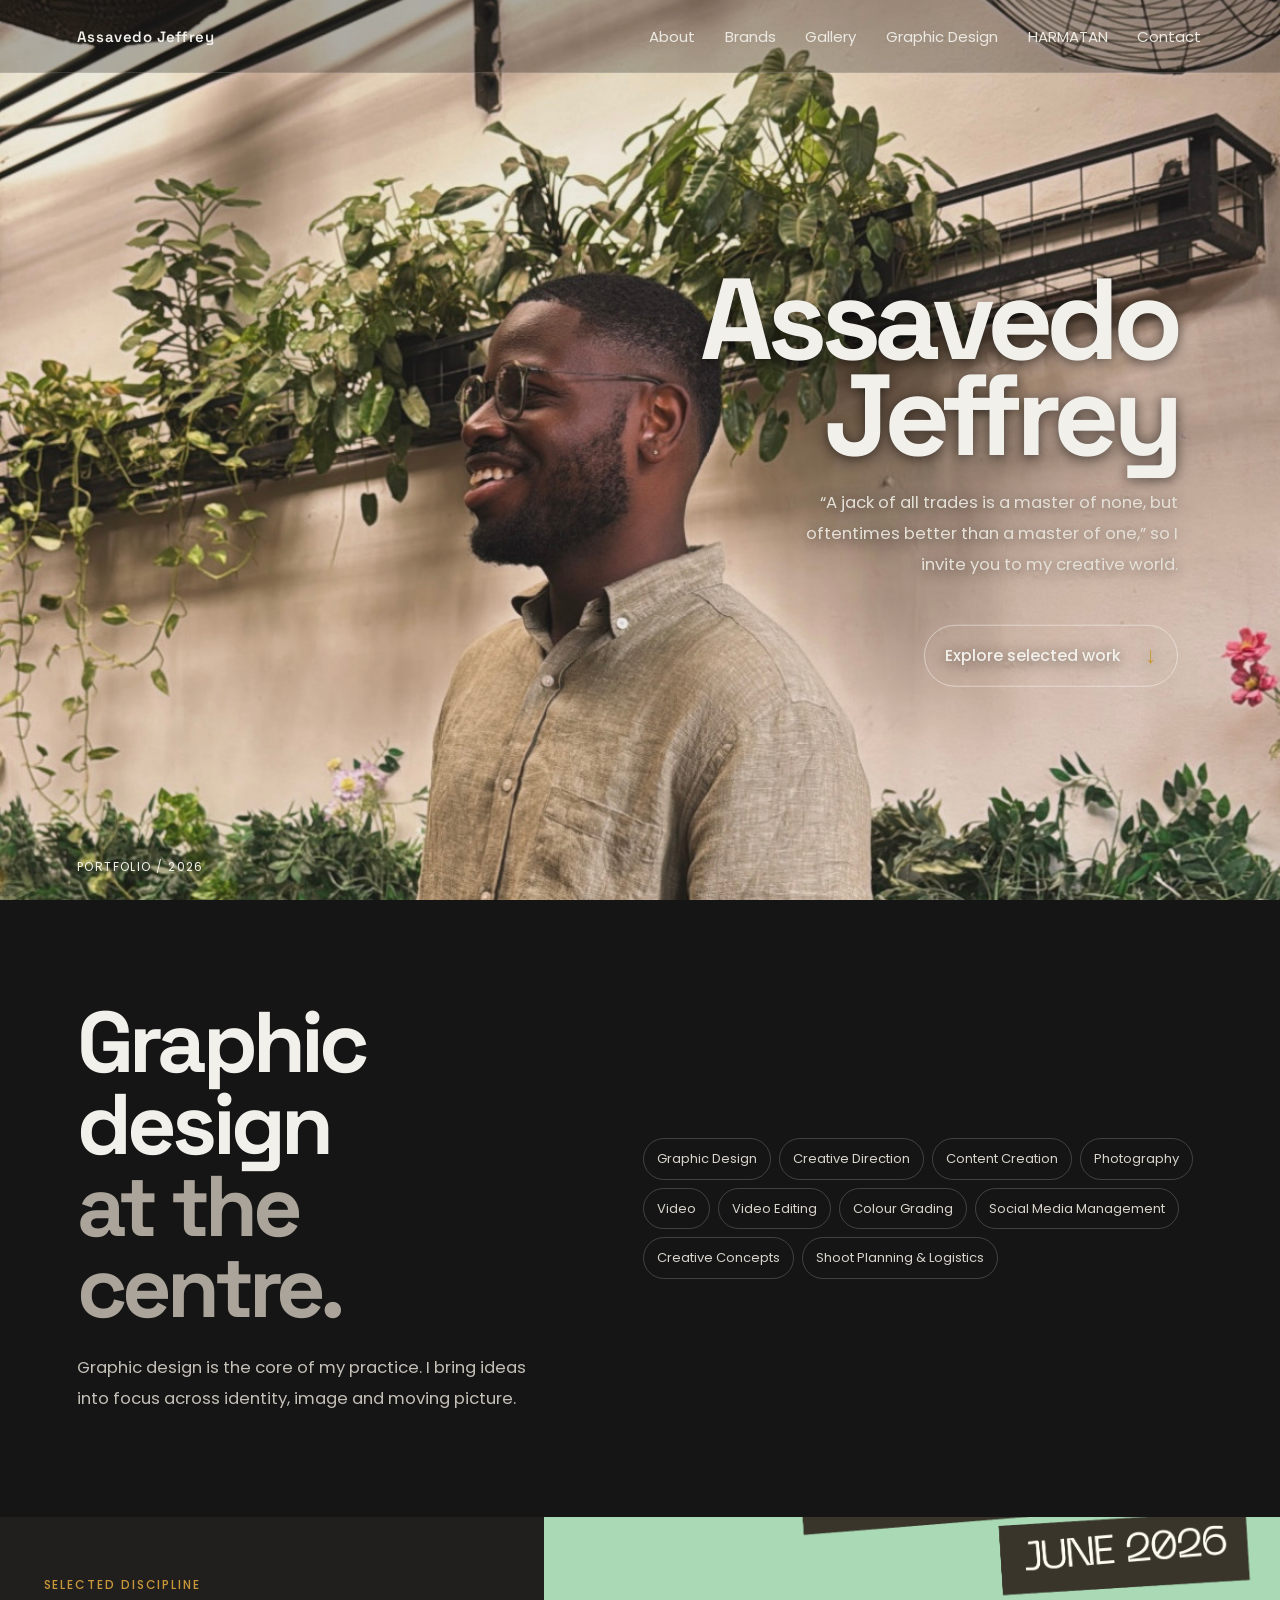
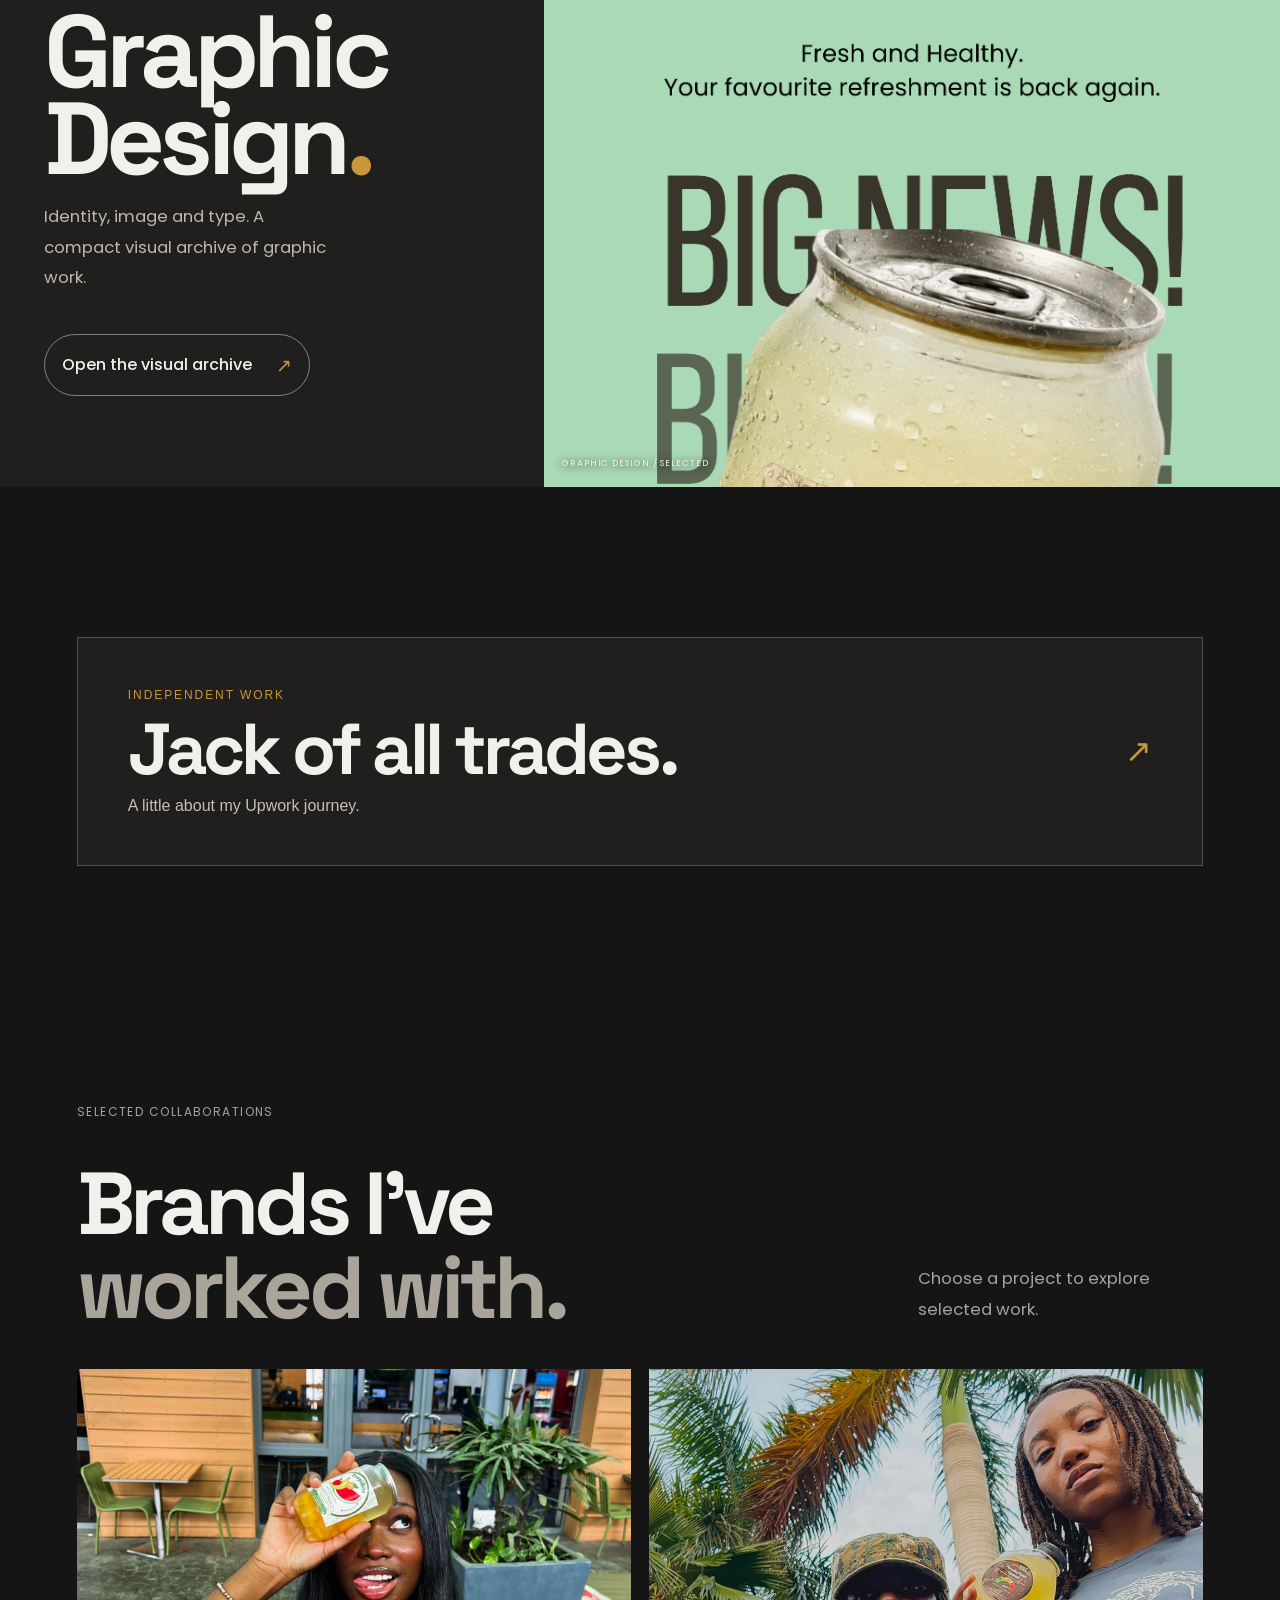
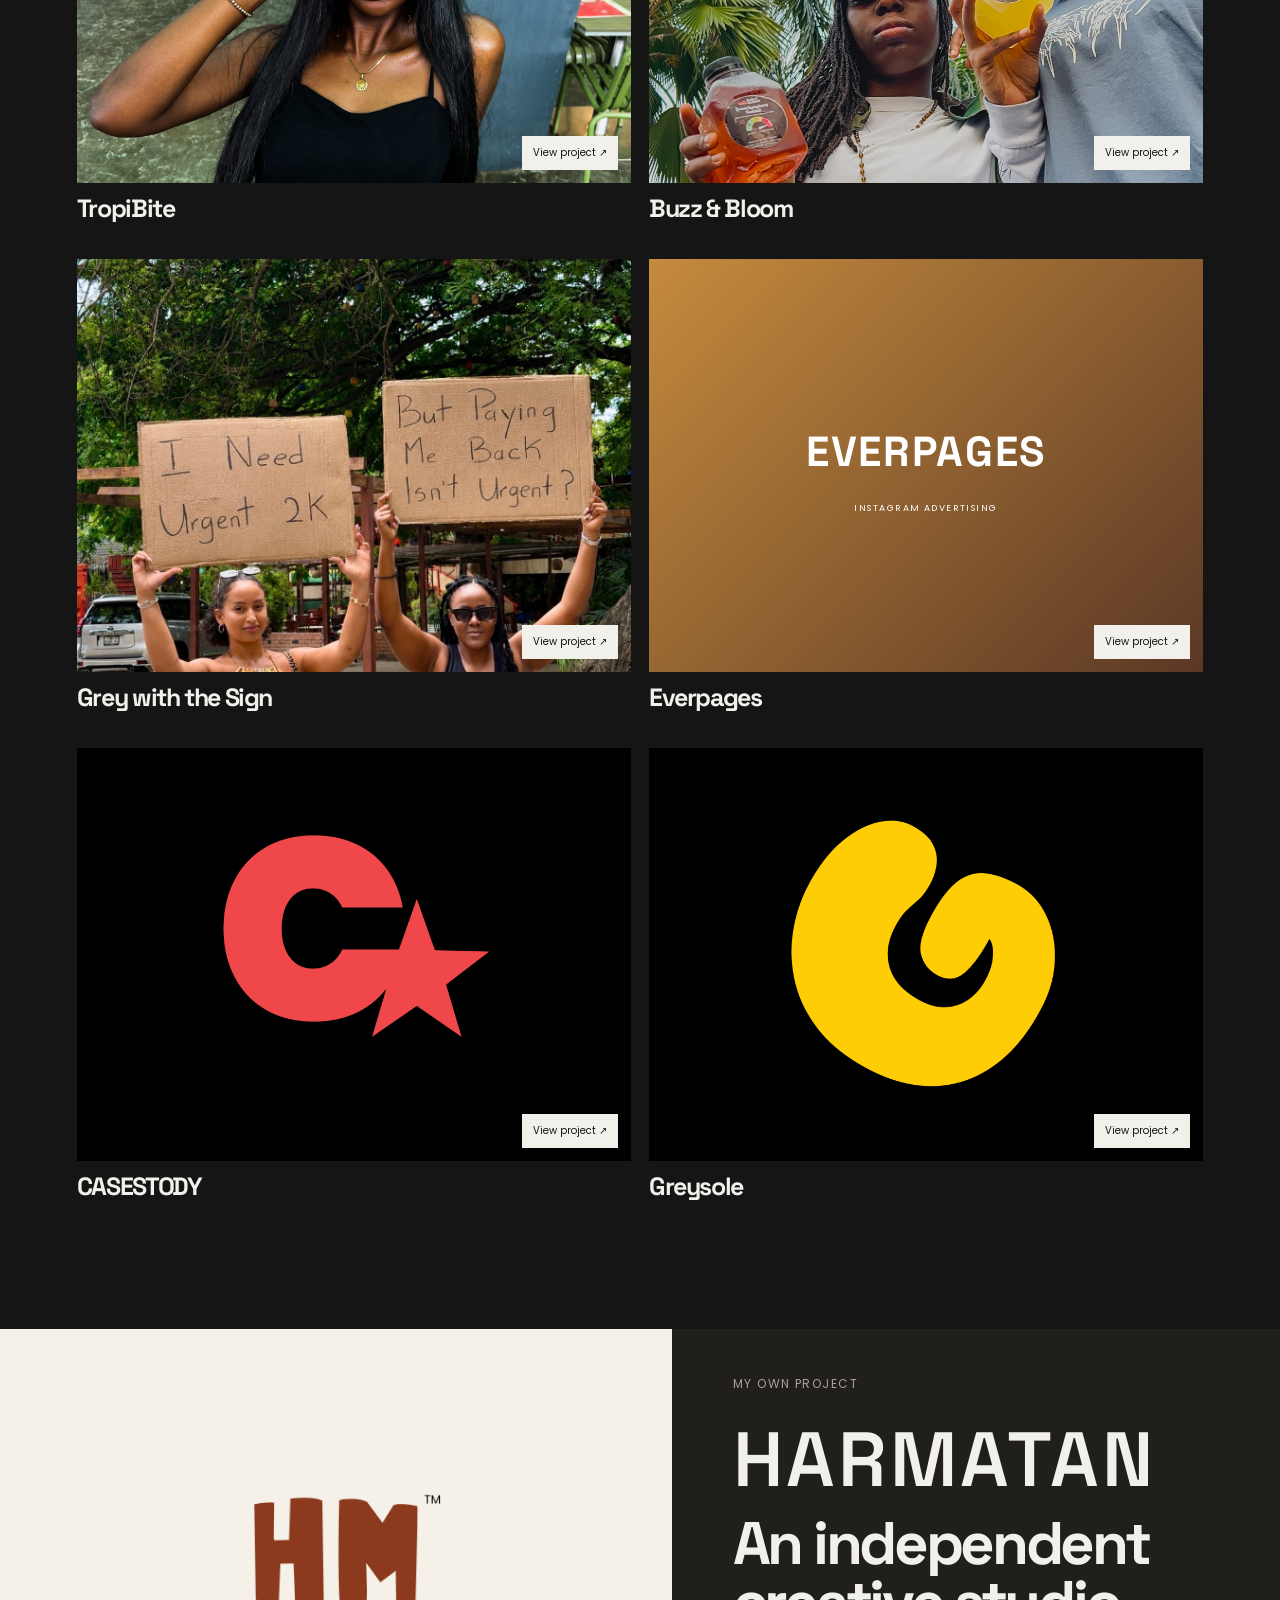
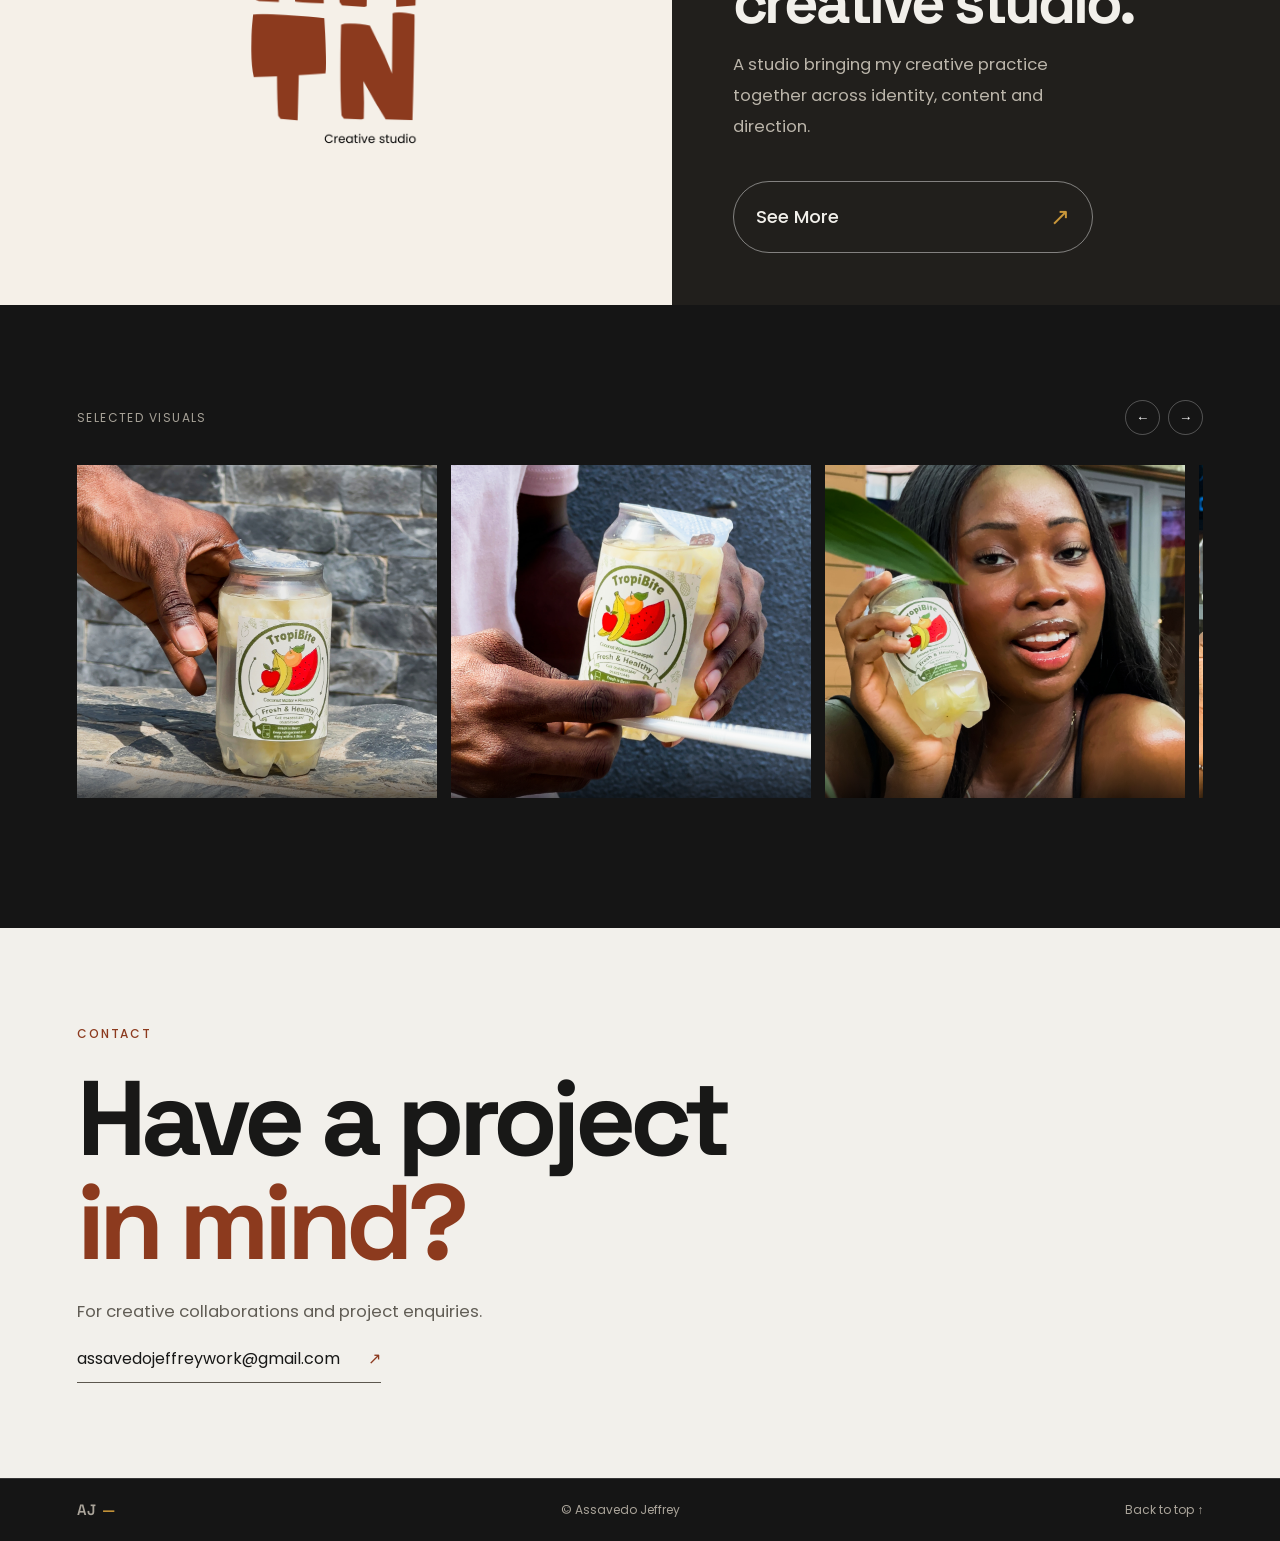
==== index.html @ b18b9356 "Add Everpages to selected collaborations" ====
<!doctype html>
<html lang="en">
<head>
<meta charset="utf-8"><meta name="viewport" content="width=device-width,initial-scale=1"><meta name="theme-color" content="#151515">
<title>Assavedo Jeffrey — Creative Portfolio</title>
<meta name="description" content="Graphic design, creative direction and visual work by Assavedo Jeffrey.">
<link rel="preconnect" href="https://fonts.googleapis.com"><link rel="preconnect" href="https://fonts.gstatic.com" crossorigin>
<link href="https://fonts.googleapis.com/css2?family=Poppins:wght@400;500;600&family=Space+Grotesk:wght@400;500;600;700&display=swap" rel="stylesheet">
<link rel="stylesheet" href="site.css?v=brand-archive-20261106">
</head>
<body>
<header class="site-nav"><div class="wrap nav-inner"><a class="logo" href="#home">Assavedo Jeffrey</a><nav class="nav-links" aria-label="Main navigation"><a href="#about">About</a><a href="#brands">Brands</a><a href="gallery.html">Gallery</a><a href="graphic-design.html">Graphic Design</a><a href="#harmatan">HARMATAN</a><a href="#contact">Contact</a></nav></div></header>
<main>
<section class="hero" id="home"><img class="hero-image" src="images/hero-1.jpg" alt="Assavedo Jeffrey" fetchpriority="high"><div class="hero-copy"><h1>Assavedo<br>Jeffrey</h1><p>“A jack of all trades is a master of none, but oftentimes better than a master of one,” so I invite you to my creative world.</p><a class="hero-link" href="#brands">Explore selected work <span>↓</span></a></div><div class="hero-foot"><span>Portfolio / 2026</span><span>01 — 05</span></div></section>
<section class="about-section section wrap" id="about"><div class="about-content"><div class="about-intro"><h2>Graphic design<br><em>at the centre.</em></h2><p>Graphic design is the core of my practice. I bring ideas into focus across identity, image and moving picture.</p></div><div class="skill-list"><span>Graphic Design</span><span>Creative Direction</span><span>Content Creation</span><span>Photography</span><span>Video</span><span>Video Editing</span><span>Colour Grading</span><span>Social Media Management</span><span>Creative Concepts</span><span>Shoot Planning &amp; Logistics</span></div></div></section>
<section class="design-feature"><div class="design-copy"><p class="eyebrow">Selected discipline</p><h2>Graphic<br>Design<span>.</span></h2><p>Identity, image and type. A compact visual archive of graphic work.</p><a class="line-link" href="graphic-design.html">Open the visual archive <span>↗︎</span></a></div><a class="design-photo" href="graphic-design.html"><img src="images/design-5.png" data-prefix-image="design-" data-prefix-rotate="true" alt="Selected graphic design work" loading="lazy"><span>Graphic design / selected</span></a></section>
<section class="upwork-section wrap" aria-labelledby="upwork-heading">
<button class="upwork-trigger" type="button" aria-haspopup="dialog" aria-controls="upwork-dialog">
<span><span class="eyebrow">Independent work</span><strong id="upwork-heading">Jack of all trades.</strong><span class="upwork-trigger-copy">A little about my Upwork journey.</span></span>
<span class="upwork-trigger-arrow" aria-hidden="true">↗</span>
</button>
</section>
<dialog class="upwork-dialog" id="upwork-dialog" aria-labelledby="upwork-dialog-title">
<div class="upwork-dialog-inner">
<button class="upwork-close" type="button" aria-label="Close Upwork details">×</button>
<p class="eyebrow">Freelance / Upwork</p>
<h2 id="upwork-dialog-title">Jack of all trades.</h2>
<p class="upwork-intro">I’ve been working on Upwork for the past three years and have earned over $2,500. I’ve worked with 15+ clients on projects ranging from YouTube video editing and document translation to data annotation and graphic design.</p>
<div class="upwork-facts" aria-label="Upwork experience">
<div><strong>3 years</strong><span>working on Upwork</span></div>
<div><strong>$2,500+</strong><span>earned on the platform</span></div>
<div><strong>15+</strong><span>clients across different projects</span></div>
</div>
<p class="upwork-services">YouTube video editing <span>·</span> Document translation <span>·</span> Data annotation <span>·</span> Graphic design</p>
</div>
</dialog>
<section class="brands section wrap" id="brands"><div class="section-label"><span>03</span><span>Selected collaborations</span></div><div class="section-heading"><h2>Brands I’ve<br><em>worked with.</em></h2><p>Choose a project to explore selected work.</p></div><div class="brand-grid">
<a class="brand-card" href="tropibite.html"><div class="brand-photo"><img src="images/tropibite-4.jpg" alt="TropiBite selected work" loading="lazy"><span>View project ↗︎</span></div><h3>TropiBite</h3></a>
<a class="brand-card" href="buzz-and-bloom.html"><div class="brand-photo"><img src="images/buzzbloom-10.jpg" alt="Buzz & Bloom selected work" loading="lazy"><span>View project ↗︎</span></div><h3>Buzz &amp; Bloom</h3></a>
<a class="brand-card" href="greywiththesign.html"><div class="brand-photo"><img src="images/greywiththesign-1.jpg" data-prefix-image="greywiththesign-" alt="Grey with the Sign selected work" loading="lazy"><span>View project ↗︎</span></div><h3>Grey with the Sign</h3></a>
<a class="brand-card" href="everpages.html"><div class="brand-photo" style="display:flex;align-items:center;justify-content:center;background:linear-gradient(135deg,#c58b3d,#5b3825);color:#fff"><div style="text-align:center;padding:24px"><span style="position:static;display:block;background:transparent;color:inherit;padding:0;font-family:Space Grotesk,sans-serif;font-size:clamp(24px,4vw,42px);font-weight:700;letter-spacing:.04em">EVERPAGES</span><small style="display:block;margin-top:10px;letter-spacing:.16em;text-transform:uppercase;font-size:9px">Instagram advertising</small></div><span>View project ↗︎</span></div><h3>Everpages</h3></a>
<a class="brand-card" href="casestody.html"><div class="brand-photo"><img src="images/casestody-2.png" alt="CASESTODY selected work" loading="lazy"><span>View project ↗︎</span></div><h3>CASESTODY</h3></a>
<a class="brand-card" href="greysole.html"><div class="brand-photo"><img src="images/greysole-4.png" alt="Greysole selected work" loading="lazy"><span>View project ↗︎</span></div><h3>Greysole</h3></a>
</div></section>
<section class="harmatan-home" id="harmatan"><div class="harmatan-image"><img src="images/harmatanlogo-1.png" alt="HARMATAN logo" loading="lazy"></div><div class="harmatan-copy"><div class="section-label"><span>04</span><span>My own project</span></div><p class="hmt-word">HARMATAN</p><h2>An independent<br>creative studio.</h2><p>A studio bringing my creative practice together across identity, content and direction.</p><a class="cream-link" href="harmatan.html">See More <span>↗︎</span></a></div></section>
<section class="selected-work section wrap"><div class="section-label"><span>05</span><span>Selected visuals</span><div class="slider-controls"><button data-slide="-1" aria-label="Previous visuals">←</button><button data-slide="1" aria-label="Next visuals">→</button></div></div><div class="work-track" tabindex="0" aria-label="Horizontally scrolling selection of work">
<figure class="slide-card"><img src="images/tropibite-20.jpg" alt="Selected work 1" loading="lazy"><figcaption><span>01</span></figcaption></figure><figure class="slide-card"><img src="images/tropibite-19.jpg" alt="Selected work 2" loading="lazy"><figcaption><span>02</span></figcaption></figure><figure class="slide-card"><img src="images/tropibite-24.jpg" alt="Selected work 3" loading="lazy"><figcaption><span>03</span></figcaption></figure><figure class="slide-card"><img src="images/tropibite-10.jpg" alt="Selected work 4" loading="lazy"><figcaption><span>04</span></figcaption></figure><figure class="slide-card"><img src="images/tropibite-27.JPG" alt="TropiBite selected work 5" loading="lazy"><figcaption><span>05</span></figcaption></figure><figure class="slide-card"><img src="images/tropibite-28.JPG" alt="TropiBite selected work 6" loading="lazy"><figcaption><span>06</span></figcaption></figure><figure class="slide-card"><img src="images/buzzbloom-12.jpg" alt="Selected work 7" loading="lazy"><figcaption><span>07</span></figcaption></figure><figure class="slide-card"><img src="images/buzzbloom-13.jpg" alt="Selected work 8" loading="lazy"><figcaption><span>08</span></figcaption></figure><figure class="slide-card"><img src="images/buzzbloom-14.jpg" alt="Selected work 9" loading="lazy"><figcaption><span>09</span></figcaption></figure>
</div></section>
<section class="contact-section" id="contact"><div class="wrap contact-inner"><p class="eyebrow">Contact</p><h2>Have a project<br><em>in mind?</em></h2><p>For creative collaborations and project enquiries.</p><a href="mailto:assavedojeffreywork@gmail.com">assavedojeffreywork@gmail.com <span>↗︎</span></a></div></section>
</main><footer class="site-footer"><div class="wrap"><a class="logo" href="#home">AJ<span>—</span></a><span>© Assavedo Jeffrey</span><a href="#home">Back to top ↑︎</a></div></footer>
<script src="site.js?v=brand-archive-20261106" defer></script></body></html>
---- site.css ----
:root{color-scheme:dark;--bg:#151515;--panel:#1d1c1a;--ink:#f2f0eb;--muted:#a7a39b;--line:#ffffff24;--ochre:#c9973a;--terra:#8c3a1e;--max:1200px;font-family:Poppins,Arial,sans-serif;scroll-behavior:smooth;scroll-padding-top:90px}*{box-sizing:border-box}body{margin:0;background:var(--bg);color:var(--ink);font:400 14px/1.75 Poppins,Arial,sans-serif}a{color:inherit;text-decoration:none}img{display:block;width:100%;height:100%;object-fit:cover}h1,h2,h3{font-family:"Space Grotesk",sans-serif;line-height:.98;letter-spacing:-.055em;margin:0}p{margin:0 0 16px}.wrap{width:min(var(--max),88%);margin:auto}.site-nav{position:fixed;inset:0 0 auto;z-index:50;background:rgba(16,16,16,.28);border-bottom:1px solid #ffffff22;transition:background-color .25s}.site-nav.is-solid{background:#101010}.nav-inner{height:72px;display:flex;align-items:center;justify-content:space-between;gap:20px}.logo{font:600 15px "Space Grotesk",sans-serif;letter-spacing:.04em;white-space:nowrap}.logo span{color:var(--ochre);padding-left:5px}.nav-links{display:flex;gap:clamp(14px,2.4vw,32px)}.nav-links a{font-size:10px;color:#ece9e2;transition:color .2s}.nav-links a:hover{color:var(--ochre)}.eyebrow{font-size:9px;letter-spacing:.16em;text-transform:uppercase;color:var(--ochre);font-weight:500}.hero{position:relative;height:100svh;min-height:650px;max-height:1000px;overflow:hidden;background:#222}.hero-image{position:absolute;inset:0;object-position:center 40%}.hero-copy{position:absolute;top:50%;right:8%;transform:translateY(-43%);width:min(510px,45%);text-align:right;text-shadow:0 2px 14px #0009}.hero-copy .eyebrow{margin-bottom:18px}.hero h1{font-size:clamp(64px,9vw,122px);line-height:.83;margin-bottom:25px}.hero h1 i{font-style:normal;color:var(--ochre)}.hero-copy>p:not(.eyebrow){max-width:410px;margin:0 0 22px auto;color:#e4e0d8;font-size:13px}.role-list{display:flex;justify-content:flex-end;gap:8px;flex-wrap:wrap}.role-list span{border:1px solid #ffffff7a;border-radius:99px;padding:6px 10px;font-size:9px}.hero-link{display:inline-flex;align-items:center;gap:23px;margin-top:30px;font-size:10px;border-bottom:1px solid #ffffff80;padding:0 0 8px}.hero-link span{color:var(--ochre);font-size:16px}.hero-foot{position:absolute;left:6%;right:6%;bottom:22px;display:flex;justify-content:space-between;text-transform:uppercase;letter-spacing:.12em;font-size:8px;color:#f2f0eb}.section{padding-top:120px;padding-bottom:130px}.section-label{display:flex;align-items:center;gap:13px;text-transform:uppercase;letter-spacing:.12em;font-size:9px;color:#a6a197}.section-label span:first-child{color:var(--ochre);font-family:"Space Grotesk",sans-serif}.about-section{display:grid;grid-template-columns:190px 1fr;gap:8%}.about-content h2,.section-heading h2{font-size:clamp(48px,7vw,88px);line-height:.95;margin:0 0 38px}.about-content h2 em,.section-heading h2 em{font-style:normal;color:#aaa49a}.about-bottom{display:grid;grid-template-columns:.8fr 1.2fr;gap:9%;align-items:start}.about-bottom>p{max-width:390px;font-size:12px;color:#c4bfb7;line-height:2}.skill-list{display:flex;gap:8px;flex-wrap:wrap}.skill-list span{border:1px solid #ffffff30;border-radius:99px;padding:7px 11px;font-size:9px;color:#d8d4cc}.design-feature{display:grid;grid-template-columns:.85fr 1.15fr;min-height:570px;background:#201f1d}.design-copy{padding:45px 11% 48px 8%;display:flex;flex-direction:column;align-items:flex-start}.design-copy .section-label{margin-bottom:auto}.design-copy .eyebrow{margin:12px 0}.design-copy h2{font-size:clamp(60px,8vw,108px);line-height:.85;margin:0 0 20px}.design-copy h2 span{color:var(--ochre)}.design-copy>p:not(.eyebrow){max-width:290px;color:#bdb8af;font-size:11px}.line-link{display:flex;gap:25px;border-bottom:1px solid #888078;padding-bottom:8px;margin-top:20px;font-size:10px}.line-link span{color:var(--ochre)}.design-photo{position:relative;min-height:420px;overflow:hidden;background:#35322d}.design-photo img{position:absolute;inset:0;transition:transform .45s,opacity .22s}.design-photo:hover img{transform:scale(1.025)}.design-photo>span{position:absolute;left:18px;bottom:16px;font-size:9px;text-transform:uppercase;letter-spacing:.1em;text-shadow:0 1px 8px #000}.brands{padding-top:135px}.section-heading{display:flex;justify-content:space-between;align-items:end;margin:40px 0}.section-heading h2{margin:0}.section-heading>p{max-width:240px;color:var(--muted);font-size:10px;margin:0 4% 4px 20px}.brand-grid{display:grid;grid-template-columns:repeat(2,minmax(0,1fr));gap:38px 18px}.brand-card{display:block;min-width:0}.brand-photo{position:relative;aspect-ratio:1.34/1;overflow:hidden;background:#292824}.brand-photo img{transition:transform .45s}.brand-card:hover .brand-photo img{transform:scale(1.035)}.brand-photo>span{position:absolute;bottom:13px;right:13px;background:#f2f0eb;color:#171717;padding:8px 11px;font-size:8px}.brand-card h3{font-size:20px;padding-top:13px}.harmatan-home{display:grid;grid-template-columns:1.05fr .95fr;background:#211f1c;min-height:540px}.harmatan-image{position:relative;min-height:430px}.harmatan-image img{position:absolute;inset:0}.harmatan-copy{padding:44px 9% 52px 10%;display:flex;flex-direction:column;align-items:flex-start}.harmatan-copy .section-label{margin-bottom:auto}.hmt-word{font:600 clamp(44px,6vw,78px)/.92 "Space Grotesk",sans-serif;letter-spacing:.04em;margin:30px 0 20px}.harmatan-copy h2{font-size:clamp(38px,5vw,60px);margin-bottom:18px}.harmatan-copy>p:not(.hmt-word){max-width:370px;color:#bbb5aa;font-size:11px}.cream-link{display:inline-flex;gap:35px;align-items:center;background:#f2f0eb;color:#1a1917;padding:12px 15px;font-size:9px;margin-top:15px}.cream-link span{color:var(--terra);font-size:15px}.selected-work{padding-top:95px}.selected-work>.section-label{margin-bottom:30px}.slider-controls{display:flex;gap:8px;margin-left:auto}.slider-controls button{border:1px solid #ffffff44;background:transparent;width:35px;height:35px;border-radius:50%;cursor:pointer}.slider-controls button:hover{background:var(--ochre);color:#111}.work-track{display:flex;gap:14px;overflow-x:auto;scroll-snap-type:x mandatory;scrollbar-width:none;overscroll-behavior-x:contain;scroll-behavior:smooth}.work-track::-webkit-scrollbar{display:none}.slide-card{position:relative;flex:0 0 min(32%,360px);aspect-ratio:1.08/1;margin:0;background:#292824;scroll-snap-align:start;overflow:hidden}.slide-card img{position:absolute;inset:0;transition:transform .4s}.slide-card:hover img{transform:scale(1.04)}.slide-card figcaption{position:absolute;left:0;right:0;bottom:0;padding:30px 14px 12px;background:linear-gradient(transparent,#0009);font-size:8px;text-transform:uppercase;letter-spacing:.12em}.slide-card figcaption span{float:right;color:var(--ochre)}.contact-section{background:#f2f0eb;color:#181817;padding:95px 0}.contact-inner .eyebrow{color:var(--terra)}.contact-inner h2{font-size:clamp(58px,9vw,106px);margin:22px 0}.contact-inner h2 em{font-style:normal;color:var(--terra)}.contact-inner>p:not(.eyebrow){color:#615d55;font-size:11px}.contact-inner>a{display:inline-flex;gap:28px;border-bottom:1px solid #5c574e;padding-bottom:8px;font-size:11px}.contact-inner>a span{color:var(--terra)}.site-footer{padding:20px 0;border-top:1px solid #ffffff24;color:#aaa49a;font-size:9px}.site-footer .wrap{display:flex;align-items:center;justify-content:space-between}.page-top{padding:132px 0 42px}.page-top h1{font-size:clamp(62px,10vw,112px);margin:12px 0}.page-top>p{max-width:610px;color:#bbb6ad;font-size:12px}.page-top .eyebrow{display:inline-block}.detail-nums{display:grid;grid-template-columns:repeat(3,1fr);border-block:1px solid var(--line);margin:10px 0 0}.detail-nums>div{padding:18px 14px;border-right:1px solid var(--line)}.detail-nums>div:first-child{padding-left:0}.detail-nums>div:last-child{border:0}.detail-nums span{font-size:8px;letter-spacing:.12em;text-transform:uppercase;color:var(--ochre)}.detail-nums p{margin:6px 0 0;font-size:10px;color:#c1bcb4}.detail-story,.detail-roles{display:grid;grid-template-columns:180px 1fr;gap:8%;padding:85px 0;border-bottom:1px solid var(--line)}.detail-story h2,.detail-roles h2{font-size:clamp(44px,6vw,72px);margin-bottom:20px}.detail-story>div:last-child>p,.detail-roles>div:last-child>p{max-width:560px;color:#bcb7af;font-size:11px;line-height:2}.social-links{display:flex;gap:20px;flex-wrap:wrap;margin-top:22px;color:var(--ochre);font-size:9px}.detail-gallery{padding:80px 0 100px}.detail-gallery-heading{display:flex;justify-content:space-between;align-items:end;margin-bottom:25px}.detail-gallery-heading h2{font-size:clamp(40px,5vw,64px)}.detail-gallery-heading p{font-size:9px;color:var(--muted)}.showcase-grid{display:grid;grid-template-columns:repeat(3,minmax(0,1fr));gap:13px}.showcase-grid figure{position:relative;aspect-ratio:1/.94;margin:0;background:#262521;overflow:hidden}.showcase-grid img{position:absolute;inset:0;transition:transform .35s}.showcase-grid figure:hover img{transform:scale(1.035)}.showcase-grid figcaption{position:absolute;right:10px;bottom:10px;background:#141414b5;padding:4px 7px;font:10px "Space Grotesk",sans-serif}.page-nav{display:flex;justify-content:space-between;gap:16px;padding:22px 0 65px;border-top:1px solid var(--line);font-size:9px}.page-nav a:hover{color:var(--ochre)}.harmatan-theme{--ochre:#c9973a;background:#1c1c1c}.hmt-hero{padding:135px 0 65px;background:#8c3a1e}.hmt-hero h1{font-size:clamp(62px,11vw,135px);letter-spacing:.02em;margin:15px 0}.hmt-hero>p{max-width:570px;font-size:12px;color:#f0ded2}.hmt-lead{display:grid;grid-template-columns:1fr 1fr;gap:8%;align-items:center}.hmt-lead h2{font-size:clamp(42px,6vw,72px)}.hmt-lead p{color:#bdb7ad;font-size:11px;line-height:2}.hmt-services{display:grid;grid-template-columns:repeat(2,1fr);gap:12px;margin-top:35px}.hmt-service{padding:20px;border:1px solid #ffffff2a;background:#242321}.hmt-service span{font-size:8px;color:var(--ochre)}.hmt-service h3{font-size:18px;margin:12px 0 0}.hmt-editorial{padding:82px 0;background:#8c3a1e}.hmt-editorial h2{font-size:clamp(52px,8vw,92px);margin:18px 0}.hmt-editorial p{max-width:520px;color:#f0ddd1;font-size:11px}.voice-tags{display:flex;gap:8px;flex-wrap:wrap;margin-top:22px}.voice-tags span{border:1px solid #ffffff70;border-radius:99px;padding:7px 12px;font-size:9px}.hmt-gallery{padding:90px 0}.hmt-gallery h2{font-size:clamp(42px,6vw,72px);margin:18px 0 30px}.hmt-gallery-grid{display:grid;grid-template-columns:repeat(3,1fr);gap:13px}.hmt-gallery-grid figure{margin:0;aspect-ratio:1/1.08;background:#292723;overflow:hidden}.hmt-gallery-grid img{transition:transform .4s}.hmt-gallery-grid figure:hover img{transform:scale(1.035)}.hmt-end{padding:25px 0;border-top:1px solid #ffffff30;color:#c3bcb1;font-size:9px}.graphic-gallery-page{min-height:100svh;background:#151515}.iphone-gallery-stage{min-height:100svh;display:grid;place-items:center;padding:90px 18px 20px}.iphone-frame{height:min(820px,calc(100svh - 108px));aspect-ratio:393/852;width:auto;max-width:calc(100vw - 26px);padding:8px;border-radius:48px;background:#080909;border:1px solid #525252;box-shadow:0 22px 70px #0007}.iphone-screen{height:100%;overflow:hidden;border-radius:40px;background:#fff;color:#111;display:flex;flex-direction:column}.iphone-status{height:43px;flex:0 0 43px;display:flex;align-items:center;justify-content:space-between;padding:0 21px;font:600 10px Poppins,Arial,sans-serif}.iphone-island{width:80px;height:23px;background:#080909;border-radius:20px}.iphone-status-icons{font-size:9px}.photos-heading{padding:7px 16px 11px;border-bottom:1px solid #1111}.photos-eyebrow,.photos-count{font:9px Poppins,sans-serif;color:#777}.photos-heading h1{font:600 21px/1.2 Poppins,sans-serif;letter-spacing:-.04em;margin:4px 0;color:#161616}.iphone-scroll{flex:1;min-height:0;overflow:auto;overscroll-behavior:contain;scrollbar-width:none;padding:3px}.iphone-scroll::-webkit-scrollbar{display:none}.iphone-photos{display:grid;grid-template-columns:repeat(3,1fr);gap:2px}.iphone-photos .work-image{aspect-ratio:1;margin:0;background:#e9e8e4}.iphone-photos .work-image.is-empty:after{content:attr(data-label);font-size:9px;color:#888}.photos-tabs{height:45px;display:flex;justify-content:space-around;align-items:center;border-top:1px solid #1111;color:#888;font-size:8px}.photos-tabs .active{color:#1977ef}.iphone-home-indicator{height:22px;display:grid;place-items:center}.iphone-home-indicator span{width:100px;height:4px;background:#111;border-radius:5px}@media(max-width:740px){.nav-inner{height:62px}.nav-links{gap:12px}.nav-links a{font-size:9px}.hero{min-height:730px}.hero-image{object-position:38% center}.hero-copy{top:auto;bottom:108px;right:6%;transform:none;width:88%;padding-left:40px}.hero h1{font-size:clamp(58px,15vw,92px)}.hero-copy>p:not(.eyebrow){font-size:11px}.role-list span{font-size:8px}.hero-foot{bottom:18px}.section{padding:82px 0}.about-section{grid-template-columns:1fr;gap:28px}.about-content h2,.section-heading h2{font-size:clamp(44px,12vw,68px);margin-bottom:26px}.about-bottom{grid-template-columns:1fr;gap:20px}.design-feature{grid-template-columns:1fr}.design-copy{min-height:410px;padding:30px 6% 38px}.design-copy .section-label{margin-bottom:45px}.design-photo{min-height:310px}.section-heading{align-items:start;flex-direction:column;gap:14px;margin:32px 0}.section-heading>p{margin:0}.brand-grid{gap:26px 12px}.brand-photo{aspect-ratio:1/1.05}.brand-card h3{font-size:16px}.harmatan-home{grid-template-columns:1fr}.harmatan-image{min-height:300px}.harmatan-copy{min-height:410px;padding:32px 7% 40px}.harmatan-copy .section-label{margin-bottom:38px}.selected-work{padding-top:74px}.slide-card{flex-basis:76%;min-width:235px}.contact-section{padding:76px 0}.contact-inner h2{font-size:clamp(54px,14vw,82px)}.site-footer .wrap{gap:12px;font-size:8px}.detail-nums{grid-template-columns:1fr}.detail-nums>div,.detail-nums>div:first-child{padding:12px 0;border-right:0;border-bottom:1px solid var(--line)}.detail-nums>div:last-child{border:0}.detail-story,.detail-roles{grid-template-columns:1fr;gap:23px;padding:65px 0}.detail-story h2,.detail-roles h2{font-size:54px}.detail-gallery{padding:65px 0 80px}.showcase-grid{grid-template-columns:repeat(2,minmax(0,1fr));gap:8px}.showcase-grid figure{aspect-ratio:1/1.08}.page-top{padding-top:112px}.page-top h1{font-size:clamp(54px,14vw,86px)}.hmt-hero{padding:115px 0 50px}.hmt-lead{grid-template-columns:1fr;gap:14px}.hmt-services{grid-template-columns:1fr}.hmt-gallery-grid{grid-template-columns:repeat(2,1fr);gap:8px}.hmt-gallery-grid figure{aspect-ratio:1}.hmt-editorial{padding:65px 0}.iphone-gallery-stage{padding:78px 12px 12px}.iphone-frame{height:min(820px,calc(100svh - 90px));max-width:calc(100vw - 22px);border-radius:43px}.iphone-screen{border-radius:35px}}@media(max-width:390px){.nav-links{gap:8px}.nav-links a{font-size:8px}.brand-grid{grid-template-columns:1fr}.brand-photo{aspect-ratio:1.2/1}}@media(prefers-reduced-motion:reduce){:root{scroll-behavior:auto}.site-nav,.brand-photo img,.slide-card img,.design-photo img{transition:none}.work-track{scroll-behavior:auto}}

/* HARMATAN page layout */
.harmatan-theme{--bg:#1c1c1c;--panel:#252321;--ink:#f5f0e8;--muted:#bdb6aa;--line:#ffffff2a;--ochre:#c9973a;--terra:#8c3a1e;background:#1c1c1c}
.harmatan-theme .site-nav.is-solid{background:#1c1c1cf5}
.hmt-hero{padding:130px 0 20px;background:#1c1c1c;color:#f5f0e8}
.hmt-hero>.wrap>.eyebrow{color:#d5b36e}
.hmt-hero-layout{min-height:550px;display:grid;grid-template-columns:1fr 1fr;gap:7%;align-items:center;padding:45px 0}
.hmt-hero-layout>div>p:not(.hmt-mark){max-width:430px;color:#c7bfb3;font-size:12px}
.hmt-hero-layout figure{height:440px;margin:0;background:#8c3a1e}
.hmt-hero-layout .hmt-mark{color:#c9973a;font:500 12px "Space Grotesk",sans-serif;letter-spacing:.35em;margin:0 0 14px}
.hmt-hero h1{font-size:clamp(62px,9vw,112px);letter-spacing:.025em;margin:0 0 22px}
.hmt-hero .cream-link{margin-top:18px}
.hmt-foot{display:flex;justify-content:space-between;border-top:1px solid #ffffff30;padding:17px 0;font-size:8px;letter-spacing:.12em;text-transform:uppercase;color:#a9a196}
.hmt-intro{display:grid;grid-template-columns:190px 1fr;gap:8%}
.hmt-intro h2{font-size:clamp(46px,6vw,76px);margin:0 0 24px}
.hmt-intro h2 em{font-style:normal;color:#b7afa3}
.hmt-intro>div:last-child>p{max-width:540px;color:#c2bcb2;font-size:11px;line-height:2}
.voice-tags{display:flex;gap:8px;flex-wrap:wrap;margin-top:22px}
.voice-tags span{border:1px solid #ffffff38;border-radius:99px;padding:7px 12px;font-size:9px}
.hmt-section-content h2{font-size:clamp(42px,6vw,68px);margin:0 0 28px}
.hmt-section-content>p{font-size:11px;color:#bdb6aa;margin:-14px 0 28px}
.hmt-services{display:grid;grid-template-columns:repeat(2,1fr);gap:12px}
.hmt-services article{padding:20px;border:1px solid #ffffff2a;background:#252321}
.hmt-services article>span{font-size:8px;color:#c9973a}
.hmt-services h3{font-size:20px;margin:12px 0 0}
.hmt-editorial{background:#8c3a1e;padding:76px 0;color:#f5f0e8}
.hmt-editorial-layout{display:grid;grid-template-columns:1fr 1fr;gap:8%;align-items:center}
.hmt-editorial .section-label{color:#f0d7c9}
.hmt-editorial h2{font-size:clamp(52px,7vw,88px);margin:25px 0 0}
.hmt-editorial h2 em{font-style:normal;color:#e3b96a}
.hmt-editorial-layout>div:last-child>p{max-width:440px;color:#f0ddd1;font-size:11px;line-height:2}
.hmt-gallery .section-label{margin-bottom:40px}
.hmt-gallery-grid{display:grid;grid-template-columns:repeat(3,minmax(0,1fr));gap:13px}
.hmt-gallery-grid figure{position:relative;aspect-ratio:1/1.08;margin:0;background:#292723;overflow:hidden}
.hmt-gallery-grid img{transition:transform .35s}
.hmt-gallery-grid figure:hover img{transform:scale(1.035)}
.hmt-gallery-grid figcaption{position:absolute;bottom:0;left:0;right:0;padding:22px 12px 10px;background:linear-gradient(transparent,#0009);font-size:8px;letter-spacing:.12em}
.hmt-outro{border-top:1px solid #ffffff2a;padding:22px 0}
.hmt-outro .wrap{display:flex;justify-content:space-between;font-size:9px;color:#bdb6aa}
.hmt-outro a{color:#c9973a}
@media(max-width:740px){.hmt-hero{padding-top:110px}.hmt-hero-layout{grid-template-columns:1fr;gap:25px;padding:38px 0}.hmt-hero-layout figure{height:330px}.hmt-hero h1{font-size:clamp(54px,14vw,84px)}.hmt-intro{grid-template-columns:1fr;gap:25px}.hmt-services{grid-template-columns:1fr}.hmt-editorial-layout{grid-template-columns:1fr;gap:30px}.hmt-gallery-grid{grid-template-columns:repeat(2,1fr);gap:8px}.hmt-gallery-grid figure{aspect-ratio:1}.hmt-foot,.hmt-outro .wrap{gap:10px;font-size:7px}}


/* Readability pass: raise supporting copy while keeping navigation and labels quiet. */
body{font-size:16px;line-height:1.75}
.hero-copy>p:not(.eyebrow){font-size:16px;line-height:1.8}
.about-bottom>p,.section-heading>p,.design-copy>p:not(.eyebrow),.harmatan-copy>p:not(.hmt-word){font-size:14px;line-height:1.9}
.skill-list span{font-size:11px;padding:8px 13px}
.brand-card h3{font-size:22px}
.page-top>p,.detail-story>div:last-child>p,.detail-roles>div:last-child>p{font-size:15px;line-height:1.9}
.detail-nums p{font-size:12px}
.detail-gallery-heading p,.showcase-grid figcaption{font-size:11px}
.hmt-hero-layout>div>p:not(.hmt-mark),.hmt-intro>div:last-child>p,.hmt-section-content>p,.hmt-editorial-layout>div:last-child>p{font-size:15px;line-height:1.9}
.hmt-services h3{font-size:21px}
.hmt-services article{padding:24px}
.contact-inner>p:not(.eyebrow){font-size:14px}
.site-footer{font-size:11px}
.section-label>span:first-child,.hero-foot>span:last-child{display:none}
.brand-photo>span{font-size:0}
.brand-photo>span:after{content:"View project ↗";font-size:10px}
.slide-card figcaption span{display:none}
/* Graphic design archive: a clean image-first wall with a full-size view. */
.graphic-work-page{background:#151515}
.design-page-intro{padding-top:125px;padding-bottom:34px}
.design-back{font-size:11px;color:#b8b2a8}
.design-intro-grid{display:flex;justify-content:space-between;align-items:end;gap:30px;margin-top:42px}
.design-intro-grid h1{font-size:clamp(64px,10vw,120px);line-height:.82;margin:0}
.design-intro-grid h1 em{font-style:normal;color:#aaa49a}
.design-intro-grid>p{max-width:270px;color:#c2bcb3;font-size:15px;line-height:1.8;margin:0 3% 6px 0}
.design-archive{display:grid;grid-template-columns:repeat(3,minmax(0,1fr));gap:16px;padding-bottom:100px}
.design-tile{position:relative;display:block;width:100%;aspect-ratio:1/1.18;padding:10px;border:0;background:#e8e6e0;overflow:hidden;cursor:zoom-in}
.design-tile img{width:100%;height:100%;object-fit:contain;transition:transform .3s ease}
.design-tile:hover img,.design-tile:focus-visible img{transform:scale(1.035)}
.tile-open{position:absolute;right:14px;top:14px;width:32px;height:32px;display:grid;place-items:center;background:#151515;color:#f2f0eb;border-radius:50%;font-size:14px;opacity:0;transform:translateY(4px);transition:opacity .2s,transform .2s}
.design-tile:hover .tile-open,.design-tile:focus-visible .tile-open{opacity:1;transform:none}
.design-lightbox{position:fixed;inset:0;z-index:100;background:#111e;display:grid;place-items:center;padding:5vw}
.design-lightbox[hidden]{display:none}
.design-lightbox img{width:auto;height:auto;max-width:90vw;max-height:88vh;object-fit:contain}
.lightbox-close{position:absolute;right:22px;top:18px;width:44px;height:44px;border:1px solid #ffffff70;border-radius:50%;background:#171717;color:#fff;font-size:28px;line-height:1;cursor:pointer}
.design-page-end{border-top:1px solid var(--line);padding:22px 0}
.design-page-end .wrap{display:flex;justify-content:space-between;gap:20px;font-size:12px}
.design-page-end a:hover{color:var(--ochre)}
@media(max-width:740px){
 .hero-copy>p:not(.eyebrow){font-size:14px}
 .about-bottom>p,.section-heading>p,.design-copy>p:not(.eyebrow),.harmatan-copy>p:not(.hmt-word){font-size:14px}
 .brand-card h3{font-size:18px}
 .page-top>p,.detail-story>div:last-child>p,.detail-roles>div:last-child>p{font-size:14px}
 .hmt-hero-layout>div>p:not(.hmt-mark),.hmt-intro>div:last-child>p,.hmt-section-content>p,.hmt-editorial-layout>div:last-child>p{font-size:14px}
 .design-page-intro{padding-top:110px;padding-bottom:28px}
 .design-intro-grid{display:block;margin-top:36px}
 .design-intro-grid h1{font-size:clamp(58px,15vw,88px)}
 .design-intro-grid>p{margin:20px 0 0;max-width:33ch}
 .design-archive{grid-template-columns:repeat(2,minmax(0,1fr));gap:9px;padding-bottom:70px}
 .design-tile{padding:6px}
 .tile-open{opacity:1;transform:none;width:27px;height:27px;right:9px;top:9px}
 .design-page-end .wrap{font-size:10px}
}
@media(prefers-reduced-motion:reduce){.design-tile img,.tile-open{transition:none}}

/* Larger type across the portfolio for easier reading. */
body{font-size:17px;line-height:1.8}
.nav-links a{font-size:13px}
.eyebrow,.section-label,.hero-foot,.page-nav,.site-footer{font-size:12px}
.hero-copy>p:not(.eyebrow),.about-bottom>p,.section-heading>p,.design-copy>p:not(.eyebrow),.harmatan-copy>p:not(.hmt-word),.contact-inner>p:not(.eyebrow){font-size:clamp(16px,1.3vw,19px);line-height:1.85}
.role-list span,.skill-list span{font-size:13px}
.brand-card h3{font-size:25px}
.page-top>p,.detail-story>div:last-child>p,.detail-roles>div:last-child>p{font-size:clamp(17px,1.35vw,20px);line-height:1.9}
.detail-nums span{font-size:13px;line-height:1.5}
.detail-nums p{font-size:clamp(18px,1.8vw,24px);line-height:1.35}
.social-links a,.social-links span{font-size:14px}
.detail-gallery-heading p,.showcase-grid figcaption{font-size:13px}
.page-nav a{font-size:15px}
.design-back,.design-page-end .wrap{font-size:14px}
.design-intro-grid>p{font-size:17px;line-height:1.85}
.hmt-hero-layout>div>p:not(.hmt-mark),.hmt-intro>div:last-child>p,.hmt-section-content>p,.hmt-editorial-layout>div:last-child>p{font-size:16px;line-height:1.9}
.hmt-mark{font-size:14px}
.voice-tags span{font-size:13px}
.hmt-services article>span{font-size:12px}
.hmt-services h3{font-size:23px}
.hmt-foot,.hmt-outro .wrap{font-size:12px}
.hmt-gallery-grid figcaption,.slide-card figcaption{font-size:12px}
.contact-inner>a{font-size:16px}
@media(max-width:740px){
 body{font-size:16px;line-height:1.8}
 .nav-links a{font-size:11px}
 .eyebrow,.section-label{font-size:10px}
 .hero-copy>p:not(.eyebrow),.about-bottom>p,.section-heading>p,.design-copy>p:not(.eyebrow),.harmatan-copy>p:not(.hmt-word),.contact-inner>p:not(.eyebrow){font-size:16px;line-height:1.8}
 .role-list span,.skill-list span{font-size:12px}
 .brand-card h3{font-size:21px}
 .page-top>p,.detail-story>div:last-child>p,.detail-roles>div:last-child>p{font-size:16px;line-height:1.85}
 .detail-nums span{font-size:11px}
 .detail-nums p{font-size:19px}
 .social-links a,.social-links span{font-size:13px}
 .detail-gallery-heading p,.showcase-grid figcaption{font-size:12px}
 .page-nav a{font-size:13px}
 .design-back,.design-page-end .wrap{font-size:12px}
 .design-intro-grid>p{font-size:16px}
 .hmt-hero-layout>div>p:not(.hmt-mark),.hmt-intro>div:last-child>p,.hmt-section-content>p,.hmt-editorial-layout>div:last-child>p{font-size:16px;line-height:1.85}
 .hmt-services article>span,.voice-tags span{font-size:12px}
 .hmt-services h3{font-size:21px}
 .hmt-foot,.hmt-outro .wrap{font-size:10px}
 .hmt-gallery-grid figcaption,.slide-card figcaption{font-size:11px}
 .contact-inner>a{font-size:15px}
 .site-footer{font-size:10px}
}

/* View-count labels on Grey with the Sign post gallery. */
.showcase-grid .view-count{left:12px;right:auto;bottom:12px;padding:6px 9px;background:#111d;color:#fff;font:600 12px/1.2 Poppins,Arial,sans-serif;letter-spacing:.02em}
@media(max-width:740px){.showcase-grid .view-count{left:8px;bottom:8px;padding:5px 7px;font-size:11px}}

/* CASESTODY Instagram Reel card */
.showcase-grid .instagram-reel-card{grid-column:span 2;aspect-ratio:auto;min-height:590px;display:flex;flex-direction:column;justify-content:center;align-items:center;gap:8px;background:#111;overflow:hidden}
.instagram-reel-card .instagram-media{width:min(100%,450px)!important;max-width:100%!important;min-width:0!important;margin:0 auto!important}
.instagram-reel-card iframe{max-width:100%!important}
.instagram-reel-card figcaption{z-index:3;right:12px;bottom:12px}
@media(max-width:740px){.showcase-grid .instagram-reel-card{grid-column:1/-1;min-height:570px}}

/* Compact video-only CASESTODY selection; ready for two more Reel embeds. */
.showcase-grid.casestody-reels{grid-template-columns:repeat(auto-fit,minmax(min(100%,280px),360px));justify-content:start;gap:14px}
.showcase-grid.casestody-reels .instagram-reel-card{grid-column:auto;width:100%;max-width:360px;min-height:0;aspect-ratio:9/16;padding:6px;border-radius:2px}
.showcase-grid.casestody-reels .instagram-media{width:100%!important;max-width:380px!important;min-width:0!important;margin:0 auto!important;transform:scale(.82);transform-origin:center center}
.showcase-grid.casestody-reels .instagram-reel-card iframe{width:100%!important;max-width:100%!important}
.showcase-grid.casestody-reels .instagram-reel-card figcaption{font-size:10px;right:8px;bottom:8px;padding:4px 6px}
@media(max-width:740px){.showcase-grid.casestody-reels{grid-template-columns:repeat(2,minmax(0,1fr));justify-content:stretch;gap:10px}.showcase-grid.casestody-reels .instagram-reel-card{grid-column:auto;width:100%;max-width:none;min-width:0;aspect-ratio:9/16;padding:3px}.showcase-grid.casestody-reels .instagram-media{width:100%!important;transform:scale(.5);transform-origin:center center}.showcase-grid.casestody-reels .instagram-reel-card figcaption{font-size:8px;right:4px;bottom:4px;padding:3px 4px}}

/* HARMATAN identity artwork */
.harmatan-image img{object-fit:contain;background:#f5f0e8;padding:clamp(24px,5vw,60px)}
.hmt-hero-layout figure.hmt-brand-assets{height:440px;margin:0;padding:0;display:flex;align-items:center;justify-content:center;background:#f5f0e8;overflow:hidden}
.hmt-hero-layout figure.hmt-brand-assets img{width:100%;height:100%;max-height:none;object-fit:contain}
@media(max-width:740px){.hmt-hero-layout figure.hmt-brand-assets{height:310px}}

/* HARMATAN clients, community and contact */
.hmt-clients{padding:90px 0 110px}
.hmt-clients .hmt-section-content h2{font-size:clamp(44px,6vw,76px);margin:20px 0 18px}
.hmt-clients .hmt-section-content>p{color:#c2bcb2;margin-bottom:28px}
.hmt-client-grid{display:grid;grid-template-columns:repeat(3,minmax(0,1fr));gap:16px}
.hmt-client-card{display:block;min-width:0;background:#25231f;overflow:hidden}
.hmt-client-card img{width:100%;height:auto;aspect-ratio:1.25/1;object-fit:cover;transition:transform .35s}
.hmt-client-card:hover img{transform:scale(1.03)}
.hmt-client-card>span{display:flex;justify-content:space-between;align-items:center;padding:13px 15px;font:500 14px/1.4 "Space Grotesk",sans-serif}
.hmt-client-card b{color:#c9973a;font-size:18px;font-weight:400}
.hmt-join{background:#8c3a1e;padding:85px 0 95px}
.hmt-join-inner{display:grid;grid-template-columns:190px 1fr;gap:8%}
.hmt-join .section-label{color:#f5f0e8}
.hmt-join .section-label span:first-child{color:#e6bd6d}
.hmt-join h2{font-size:clamp(54px,8vw,100px);margin:0 0 22px}
.hmt-join-inner>div:last-child>p{max-width:650px;color:#f3ddd2;font-size:17px;line-height:1.8}
.hmt-join .cream-link{margin-top:8px}
.hmt-contact{background:#f5f0e8;color:#1c1c1c;padding:90px 0 100px}
.hmt-contact h2{font-size:clamp(54px,8vw,100px);margin:35px 0 20px}
.hmt-contact h2 em{font-style:normal;color:#8c3a1e}
.hmt-contact-inner>p{color:#5b5a54;font-size:16px;max-width:530px;margin-bottom:30px}
.hmt-contact-links{display:flex;flex-wrap:wrap;gap:14px 32px}
.hmt-contact-links a{border-bottom:1px solid #1c1c1c55;padding:8px 0;font:500 15px/1.5 "Space Grotesk",sans-serif}
.hmt-contact-links a span{color:#8c3a1e;padding-left:10px}
@media(max-width:740px){.hmt-clients{padding:70px 0}.hmt-client-grid{grid-template-columns:repeat(2,minmax(0,1fr));gap:10px}.hmt-client-card>span{font-size:12px;padding:10px}.hmt-join{padding:65px 0}.hmt-join-inner{grid-template-columns:1fr;gap:24px}.hmt-join-inner>div:last-child>p{font-size:16px}.hmt-contact{padding:70px 0}.hmt-contact-links{flex-direction:column;align-items:flex-start}}

/* Home navigation: larger labels with a cursor-following oval */
.nav-links{position:relative;isolation:isolate;align-items:center;gap:clamp(12px,2vw,28px)}
.nav-links a{position:relative;z-index:1;display:inline-flex;align-items:center;padding:8px 2px;font-size:15px;white-space:nowrap}
.nav-hover-oval{position:absolute;left:0;top:0;width:0;height:0;border:1px solid #c9973a;border-radius:999px;background:#c9973a14;box-shadow:0 0 16px #c9973a30;opacity:0;pointer-events:none;z-index:0;transition:left .26s cubic-bezier(.2,.8,.2,1),top .26s cubic-bezier(.2,.8,.2,1),width .26s cubic-bezier(.2,.8,.2,1),height .26s cubic-bezier(.2,.8,.2,1),opacity .18s}
.nav-links.has-hover-target .nav-hover-oval{opacity:1}
@media(max-width:740px){.nav-inner{gap:8px}.nav-inner .logo{font-size:12px}.nav-links{gap:clamp(4px,1vw,8px)}.nav-links a{font-size:10px;padding:7px 0}}
@media(max-width:390px){.nav-inner .logo{font-size:11px}.nav-links{gap:5px}.nav-links a{font-size:9.5px}}
@media(prefers-reduced-motion:reduce){.nav-hover-oval{transition:none}}

/* Homepage About: use the full row for the introduction and skill list */
.about-section{display:block;padding:clamp(72px,8vw,112px) 0}
.about-content{display:grid;grid-template-columns:minmax(0,.92fr) minmax(0,1.08fr);gap:clamp(36px,7vw,100px);align-items:center}
.about-intro h2{font-size:clamp(48px,7vw,86px);line-height:.95;margin:0 0 24px}
.about-intro h2 em{font-style:normal;color:#aaa49a}
.about-intro p{max-width:540px;color:#c4bfb7;font-size:clamp(16px,1.3vw,19px);line-height:1.85;margin:0}
.about-content>.skill-list{align-content:center}
@media(max-width:740px){.about-section{padding:75px 0}.about-content{grid-template-columns:1fr;gap:28px}.about-intro h2{font-size:clamp(44px,11vw,68px);margin-bottom:18px}}

/* Graphic Design archive CTA */
.design-copy .line-link{align-items:center;gap:24px;margin-top:24px;padding:13px 17px;border:1px solid #ffffff70;border-radius:999px;font-size:16px;line-height:1.35;color:#f2f0eb;transition:transform .22s ease,background-color .22s ease,color .22s ease,border-color .22s ease,box-shadow .22s ease}
.design-copy .line-link span{font-size:19px;transition:transform .22s ease,color .22s ease}
.design-copy .line-link:hover,.design-copy .line-link:focus-visible{transform:translateY(-3px);background:#c9973a;border-color:#c9973a;color:#151515;box-shadow:0 8px 24px #c9973a38}
.design-copy .line-link:hover span,.design-copy .line-link:focus-visible span{transform:translateX(5px);color:#151515}
@media(max-width:740px){.design-copy .line-link{font-size:15px;padding:12px 15px}}
@media(prefers-reduced-motion:reduce){.design-copy .line-link,.design-copy .line-link span{transition:none}}

/* Homepage HARMATAN call-to-action sizing and text-style arrow glyphs */
.harmatan-home .cream-link{width:min(100%,320px);min-height:82px;justify-content:space-between;gap:18px;padding:20px 24px;font-size:18px;line-height:1.25;transition:transform .22s ease,background-color .22s ease,box-shadow .22s ease}
.harmatan-home .cream-link span{font:400 24px/1 Arial,sans-serif;font-variant-emoji:text;transition:transform .22s ease}
.harmatan-home .cream-link:hover,.harmatan-home .cream-link:focus-visible{transform:translateY(-3px);background:#fff;box-shadow:0 10px 26px #0003}
.harmatan-home .cream-link:hover span,.harmatan-home .cream-link:focus-visible span{transform:translate(3px,-3px)}
.nav-hover-oval,.cream-link span,.hero-link span,.line-link span,.hmt-contact-links a span,.hmt-client-card b{font-variant-emoji:text}
@media(max-width:740px){.harmatan-home .cream-link{width:100%;min-height:74px;padding:18px 20px;font-size:17px}.harmatan-home .cream-link span{font-size:23px}}
@media(prefers-reduced-motion:reduce){.harmatan-home .cream-link,.harmatan-home .cream-link span{transition:none}}

/* Shared rounded CTA style across the portfolio */
body .cream-link,body .hero-link,body .line-link{display:inline-flex;align-items:center;justify-content:space-between;gap:24px;min-height:62px;margin-top:22px;padding:14px 20px;border:1px solid #ffffff70;border-radius:999px;background:transparent;color:inherit;font:500 16px/1.35 Poppins,Arial,sans-serif;text-decoration:none;transition:transform .22s ease,background-color .22s ease,color .22s ease,border-color .22s ease,box-shadow .22s ease}
body .cream-link span,body .hero-link span,body .line-link span{font:400 23px/1 Arial,sans-serif;font-variant-emoji:text;color:var(--ochre);transition:transform .22s ease,color .22s ease}
body .cream-link:hover,body .cream-link:focus-visible,body .hero-link:hover,body .hero-link:focus-visible,body .line-link:hover,body .line-link:focus-visible{transform:translateY(-3px);background:#c9973a;border-color:#c9973a;color:#151515;box-shadow:0 8px 24px #c9973a38}
body .cream-link:hover span,body .cream-link:focus-visible span,body .hero-link:hover span,body .hero-link:focus-visible span,body .line-link:hover span,body .line-link:focus-visible span{transform:translate(4px,-3px);color:#151515}
body .harmatan-home .cream-link{width:min(100%,360px);min-height:72px;padding:17px 22px;font-size:18px}
@media(max-width:740px){body .cream-link,body .hero-link,body .line-link{min-height:58px;padding:13px 18px;font-size:15px}body .harmatan-home .cream-link{width:100%;min-height:68px;padding:16px 20px;font-size:17px}}
@media(prefers-reduced-motion:reduce){body .cream-link,body .cream-link span,body .hero-link,body .hero-link span,body .line-link,body .line-link span{transition:none}}

body .harmatan-home .cream-link:hover,body .harmatan-home .cream-link:focus-visible{background:#c9973a;border-color:#c9973a;color:#151515;box-shadow:0 8px 24px #c9973a38}
body .harmatan-home .cream-link:hover span,body .harmatan-home .cream-link:focus-visible span{transform:translate(4px,-3px);color:#151515}

/* Brand story and contribution copy now use the full content column */
.detail-story,.detail-roles{grid-template-columns:minmax(0,1fr);gap:0;padding:clamp(56px,6vw,78px) 0}
.detail-story>div,.detail-roles>div{grid-column:1/-1;width:100%}
.detail-story>div>p,.detail-roles>div>p{max-width:min(920px,84ch);font-size:clamp(17px,1.35vw,20px);line-height:1.85}
@media(max-width:740px){.detail-story,.detail-roles{grid-template-columns:1fr;gap:0;padding:48px 0}.detail-story>div>p,.detail-roles>div>p{max-width:100%;font-size:16px;line-height:1.8}}

/* Brand detail sections: bold heading left, supporting copy right */
.detail-story>div,.detail-roles>div{display:grid;grid-template-columns:minmax(0,.9fr) minmax(0,1.1fr);column-gap:clamp(36px,7vw,100px);align-items:center}
.detail-story h2,.detail-roles h2{grid-column:1;grid-row:1;font-size:clamp(54px,6.2vw,84px);font-weight:700;line-height:.96;max-width:10ch;margin:0}
.detail-story>div>p{grid-column:2;grid-row:1;max-width:100%;font-size:clamp(17px,1.35vw,20px);line-height:1.85;margin:0}
.detail-roles>div>h2{grid-row:1/3}
.detail-roles>div>p{grid-column:2;grid-row:1;max-width:100%;font-size:clamp(17px,1.35vw,20px);line-height:1.85;margin:0}
.detail-roles .social-links{grid-column:2;grid-row:2;margin-top:18px}
@media(max-width:740px){.detail-story>div,.detail-roles>div{display:block}.detail-story h2,.detail-roles h2{font-size:clamp(42px,11vw,62px);max-width:12ch;margin:0 0 18px}.detail-story>div>p,.detail-roles>div>p{font-size:16px;line-height:1.8}.detail-roles .social-links{margin-top:18px}}

/* HARMATAN introduction: heading left, description and voice traits right */
.hmt-intro{display:block;grid-template-columns:minmax(0,1fr);gap:0}
.hmt-intro-content{display:grid;grid-template-columns:minmax(0,.9fr) minmax(0,1.1fr);column-gap:clamp(36px,7vw,100px);align-items:center}
.hmt-intro-content>h2{font-size:clamp(54px,6.2vw,84px);font-weight:700;line-height:.96;max-width:10ch;margin:0}
.hmt-intro-copy>p{max-width:860px;color:#c2bcb2;font-size:clamp(17px,1.35vw,20px);line-height:1.85;margin:0}
.hmt-intro-copy .voice-tags{margin-top:22px}
@media(max-width:740px){.hmt-intro-content{grid-template-columns:1fr;gap:22px}.hmt-intro-content>h2{font-size:clamp(42px,11vw,62px);max-width:12ch}.hmt-intro-copy>p{font-size:16px;line-height:1.8}}

/* HARMATAN service card hover */
.hmt-services article{transition:transform .24s ease,background-color .24s ease,border-color .24s ease,box-shadow .24s ease}
.hmt-services article:hover{transform:translateY(-4px);background:#8c3a1e;border-color:#8c3a1e;box-shadow:0 12px 28px #0003}
.hmt-services article:hover>span{color:#f5f0e8}
@media(prefers-reduced-motion:reduce){.hmt-services article{transition:none}}

/* Homepage Upwork experience pop-up */
.upwork-section{padding-top:clamp(90px,12vw,150px);padding-bottom:100px}
.upwork-trigger{width:100%;display:flex;align-items:center;justify-content:space-between;gap:28px;padding:clamp(26px,4vw,50px);border:1px solid #ffffff38;background:#201f1d;color:var(--ink);text-align:left;cursor:pointer;transition:background-color .22s,border-color .22s,transform .22s,box-shadow .22s}
.upwork-trigger>span:first-child{display:flex;flex-direction:column;align-items:flex-start;gap:12px}
.upwork-trigger strong{font:700 clamp(38px,6vw,72px)/.98 "Space Grotesk",sans-serif;letter-spacing:-.055em}
.upwork-trigger-copy{color:#c4bfb7;font-size:clamp(15px,1.25vw,18px)}
.upwork-trigger-arrow{font:400 32px/1 Arial,sans-serif;font-variant-emoji:text;color:var(--ochre);transition:transform .22s}
.upwork-trigger:hover,.upwork-trigger:focus-visible{transform:translateY(-3px);background:#26231f;border-color:var(--ochre);box-shadow:0 12px 30px #0003}
.upwork-trigger:hover .upwork-trigger-arrow,.upwork-trigger:focus-visible .upwork-trigger-arrow{transform:translate(4px,-4px)}
.upwork-dialog{width:min(680px,88vw);max-width:none;padding:0;border:1px solid #ffffff36;background:#201f1d;color:var(--ink);box-shadow:0 24px 90px #0009}
.upwork-dialog::backdrop{background:#090909c9;backdrop-filter:blur(3px)}
.upwork-dialog-inner{position:relative;padding:clamp(28px,6vw,58px)}
.upwork-close{position:absolute;top:18px;right:18px;width:42px;height:42px;border:1px solid #ffffff50;border-radius:50%;background:transparent;color:var(--ink);font:300 26px/1 Arial,sans-serif;cursor:pointer;transition:background-color .2s,color .2s,border-color .2s}
.upwork-close:hover,.upwork-close:focus-visible{background:var(--ochre);border-color:var(--ochre);color:#151515}
.upwork-dialog h2{font-size:clamp(42px,7vw,76px);margin:18px 0}
.upwork-dialog .upwork-intro{max-width:58ch;color:#d0cbc3;font-size:clamp(16px,1.4vw,19px);line-height:1.85}
.upwork-facts{display:grid;grid-template-columns:repeat(3,minmax(0,1fr));gap:18px;padding:24px 0;border-block:1px solid var(--line);margin-top:28px}
.upwork-facts div{display:flex;flex-direction:column;gap:5px}
.upwork-facts strong{font:600 clamp(23px,3vw,34px)/1.1 "Space Grotesk",sans-serif;color:var(--ochre)}
.upwork-facts span,.upwork-services{font-size:13px;line-height:1.7;color:#bdb8af}
.upwork-services{margin:22px 0 0}
.upwork-services span{color:var(--ochre);padding:0 3px}
@media(max-width:600px){.upwork-section{padding-bottom:72px}.upwork-trigger{padding:24px 20px}.upwork-trigger strong{font-size:clamp(34px,9vw,50px)}.upwork-trigger-copy{font-size:14px}.upwork-facts{grid-template-columns:1fr;gap:16px;padding:20px 0}.upwork-dialog-inner{padding:30px 23px}.upwork-dialog h2{padding-right:35px}.upwork-services{font-size:12px}}
@media(prefers-reduced-motion:reduce){.upwork-trigger,.upwork-trigger-arrow,.upwork-close{transition:none}}

/* Mobile-only project-card arrow: draw it so phones don't substitute an emoji glyph. */
@media(max-width:740px){
 .brand-photo>span{display:inline-flex;flex-direction:row-reverse;align-items:center;gap:8px;font-size:0}
 .brand-photo>span:after{content:"View project";font-size:10px}
 .brand-photo>span:before{content:"";display:block;width:14px;height:14px;flex:none;background:url("data:image/svg+xml,%3Csvg xmlns='http://www.w3.org/2000/svg' viewBox='0 0 16 16' fill='none' stroke='%238c3a1e' stroke-width='1.6' stroke-linecap='round' stroke-linejoin='round'%3E%3Cpath d='M4 12 12 4M5 4h7v7'/%3E%3C/svg%3E") center/contain no-repeat}
}

/* Mobile-only Upwork CTA arrow: prevent emoji substitution on phones. */
@media(max-width:740px){
 .upwork-trigger-arrow{width:20px;height:20px;flex:none;font-size:0;background:url("data:image/svg+xml,%3Csvg xmlns='http://www.w3.org/2000/svg' viewBox='0 0 16 16' fill='none' stroke='%23c9973a' stroke-width='1.6' stroke-linecap='round' stroke-linejoin='round'%3E%3Cpath d='M4 12 12 4M5 4h7v7'/%3E%3C/svg%3E") center/contain no-repeat}
}

/* Mobile-only motion inspired by desktop hover details. */
@media(max-width:740px) and (prefers-reduced-motion:no-preference){
 .mobile-motion{opacity:0;transform:translate3d(0,20px,0);transition:opacity .55s ease,transform .55s cubic-bezier(.2,.75,.25,1);transition-delay:calc(var(--mobile-motion-order,0)*45ms);will-change:opacity,transform}
 .mobile-motion.is-in-view{opacity:1;transform:translate3d(0,0,0)}
 .upwork-dialog[open]{animation:mobile-dialog-rise .26s ease-out both}
 @keyframes mobile-dialog-rise{from{opacity:0;transform:translateY(16px) scale(.985)}to{opacity:1;transform:translateY(0) scale(1)}}
}
@media(max-width:740px){
 .brand-card:active .brand-photo img,.slide-card:active img,.design-photo:active img,.hmt-client-card:active img{transform:scale(1.04)}
 .upwork-trigger:active,.cream-link:active,.hero-link:active,.line-link:active{transform:scale(.985)}
 .slider-controls button:active{background:var(--ochre);color:#111;transform:scale(.94)}
}
@media(max-width:740px) and (prefers-reduced-motion:reduce){
 .mobile-motion{opacity:1;transform:none;transition:none}
}

/* Brand visual archive */
.archive-page{--archive-ink:#f2f0eb;--archive-soft:#aaa49a;--archive-line:#ffffff30}
.archive-hero{position:relative;height:clamp(460px,68vw,720px);max-height:74svh;min-height:440px;margin-top:96px;overflow:hidden;background:#242321}
.archive-hero-image{position:absolute;inset:0;object-fit:cover;object-position:center 42%;transition:opacity .32s ease,transform .8s cubic-bezier(.2,.7,.25,1)}
.archive-hero.is-changing .archive-hero-image{opacity:.35;transform:scale(1.018)}
.archive-hero:after{content:"";position:absolute;inset:auto 0 0;height:34%;background:linear-gradient(transparent,#1117);pointer-events:none}
.archive-hero-top{position:absolute;z-index:2;top:20px;left:22px;right:22px;display:flex;justify-content:space-between;color:#f2f0eb;font-size:9px;letter-spacing:.15em;text-transform:uppercase;text-shadow:0 1px 6px #0009}
.archive-hero-count i{font-style:normal;color:var(--ochre);padding:0 5px}
.archive-hero-caption{position:absolute;z-index:2;left:clamp(22px,5vw,72px);bottom:clamp(28px,5vw,65px);padding:18px 24px 20px;background:#151515d9;min-width:min(340px,75%)}
.archive-hero-caption .eyebrow{margin-bottom:9px}.archive-hero-caption h1{font-size:clamp(38px,7vw,82px);letter-spacing:-.06em}
.archive-hero-control{position:absolute;z-index:3;top:50%;transform:translateY(-50%);width:44px;height:44px;border:1px solid #ffffff88;border-radius:50%;background:#15151575;color:#fff;cursor:pointer;display:grid;place-items:center;transition:background .2s,color .2s,transform .2s}
.archive-hero-control span,.archive-hero-dots button,.archive-lightbox button{font-family:Arial,sans-serif;font-variant-emoji:text}
.archive-hero-control span{font-size:21px;line-height:1}.archive-hero-control:hover,.archive-hero-control:focus-visible{background:var(--ochre);color:#151515}
.archive-hero-prev{left:18px}.archive-hero-next{right:18px}
.archive-hero-dots{position:absolute;z-index:3;bottom:20px;left:50%;transform:translateX(-50%);display:flex;gap:8px;align-items:center}
.archive-hero-dots button{width:8px;height:8px;border:0;border-radius:20px;background:#f2f0eb91;padding:0;cursor:pointer;transition:width .2s,background .2s}
.archive-hero-dots button[aria-current=true]{width:24px;background:#f2f0eb}
.archive-brands{padding-top:clamp(76px,10vw,125px);padding-bottom:80px}
.archive-section-head{display:flex;justify-content:space-between;align-items:end;gap:24px;margin-bottom:32px}
.archive-section-head h2,.archive-results-head h2{font-size:clamp(42px,7vw,76px);margin-top:9px}
.archive-section-head>p{max-width:250px;color:#bdb7af;font-size:13px;margin:0 4% 5px 0}
.archive-brand-grid{display:grid;grid-template-columns:repeat(2,minmax(0,1fr));gap:32px 18px}
.archive-brand-card{display:block;padding:0;border:0;background:transparent;color:inherit;text-align:left;cursor:pointer;min-width:0}
.archive-brand-image{position:relative;display:block;aspect-ratio:1.34/1;overflow:hidden;background:#242321}
.archive-brand-image img{transition:transform .5s ease,opacity .25s}
.archive-brand-card:hover .archive-brand-image img,.archive-brand-card:focus-visible .archive-brand-image img{transform:scale(1.035)}
.archive-brand-arrow{position:absolute;right:14px;bottom:14px;width:42px;height:42px;border-radius:50%;display:grid;place-items:center;background:#f5f0e8;color:#161514;font:20px/1 Arial,sans-serif;font-variant-emoji:text;transition:transform .2s,background .2s}
.archive-brand-card:hover .archive-brand-arrow,.archive-brand-card:focus-visible .archive-brand-arrow{background:var(--ochre);transform:translate(2px,-2px)}
.archive-brand-meta{display:grid;grid-template-columns:34px 1fr auto;gap:12px;align-items:center;padding:13px 0 12px;border-bottom:1px solid var(--archive-line)}
.archive-brand-number,.archive-brand-count{font-size:9px;letter-spacing:.11em;text-transform:uppercase;color:var(--archive-soft)}
.archive-brand-meta strong{font:600 clamp(17px,2.4vw,25px)/1.2 "Space Grotesk",sans-serif}
.archive-brand-card[aria-expanded=true] .archive-brand-meta{border-color:var(--ochre)}
.archive-brand-card[aria-expanded=true] .archive-brand-meta strong,.archive-brand-card[aria-expanded=true] .archive-brand-number{color:var(--ochre)}
.archive-brand-image-logo{display:grid;place-items:center;background:#242321}
.archive-brand-image-logo img{object-fit:contain;width:50%;height:72%;mix-blend-mode:screen}
.archive-results{padding:24px 0 110px;border-top:1px solid var(--archive-line)}
.archive-results[hidden]{display:none}.archive-results-head{position:relative;padding:0 0 28px}
.archive-back{display:inline-flex;align-items:center;gap:10px;margin:0 0 35px;padding:9px 0;border:0;background:none;color:#bcb7ae;font:500 12px Poppins,Arial,sans-serif;cursor:pointer}
.archive-back span{font:18px Arial,sans-serif}.archive-back:hover{color:var(--ochre)}
.archive-results-head .eyebrow{margin:0 0 10px}.archive-results-copy{color:#bcb7af;font-size:13px;margin-top:14px}
.archive-image-grid{display:grid;grid-template-columns:repeat(3,minmax(0,1fr));gap:14px}
.archive-image-card{position:relative;display:block;padding:0;aspect-ratio:1/.96;overflow:hidden;border:0;background:#242321;cursor:zoom-in}
.archive-image-card img{transition:transform .4s ease}
.archive-image-card:hover img,.archive-image-card:focus-visible img{transform:scale(1.045)}
.archive-image-card span{position:absolute;right:10px;bottom:10px;padding:5px 8px;background:#151515b8;color:#eee;font:10px "Space Grotesk",sans-serif}
.archive-empty{grid-column:1/-1;padding:30px 0;color:#bcb7af}
.archive-lightbox{position:fixed;inset:0;margin:auto;padding:48px 64px 38px;width:min(1100px,94vw);max-width:none;max-height:92svh;border:1px solid #ffffff44;background:#151515;color:#fff;overflow:visible}
.archive-lightbox::backdrop{background:#090909e8;backdrop-filter:blur(4px)}
.archive-lightbox img{width:100%;height:min(72svh,760px);object-fit:contain}
.archive-lightbox button{position:absolute;z-index:2;top:50%;transform:translateY(-50%);display:grid;place-items:center;width:42px;height:42px;border-radius:50%;border:1px solid #ffffff6b;background:#151515;color:#fff;font-size:21px;cursor:pointer}
.archive-lightbox button:hover{background:var(--ochre);color:#151515}
.archive-lightbox .archive-lightbox-close{top:8px;right:8px;transform:none;font-size:28px}
.archive-lightbox-prev{left:10px}.archive-lightbox-next{right:10px}
.archive-lightbox-count{position:absolute;left:0;right:0;bottom:8px;text-align:center;font-size:10px;letter-spacing:.12em;color:#aaa}
@media(max-width:740px){
 .archive-hero{width:100%;margin-top:62px;height:72svh;min-height:500px;max-height:780px}
 .archive-hero-top{top:16px;left:16px;right:16px;font-size:8px}
 .archive-hero-caption{left:14px;bottom:48px;padding:15px 17px}.archive-hero-caption h1{font-size:clamp(36px,11vw,58px)}
 .archive-hero-control{width:36px;height:36px}.archive-hero-prev{left:9px}.archive-hero-next{right:9px}
 .archive-hero-dots{bottom:17px;gap:7px}
 .archive-section-head{align-items:start;flex-direction:column;gap:12px}.archive-section-head>p{margin:0}
 .archive-brands{padding-top:70px;padding-bottom:58px}
 .archive-brand-grid{grid-template-columns:repeat(2,minmax(0,1fr));gap:25px 11px}
 .archive-brand-image{aspect-ratio:1/1.08}
 .archive-brand-meta{grid-template-columns:23px 1fr;gap:5px 8px}.archive-brand-meta strong{font-size:16px}
 .archive-brand-count{grid-column:2;font-size:8px}
 .archive-brand-arrow{right:8px;bottom:8px;width:32px;height:32px;font-size:16px}
 .archive-results{padding-top:18px;padding-bottom:70px}.archive-back{margin-bottom:25px}
 .archive-image-grid{grid-template-columns:repeat(2,minmax(0,1fr));gap:8px}
 .archive-image-card{aspect-ratio:1/1.1}
 .archive-lightbox{padding:40px 10px 34px;width:100vw;max-height:100svh;border:0}
 .archive-lightbox img{height:78svh}.archive-lightbox button{width:36px;height:36px}
 .archive-lightbox .archive-lightbox-close{top:3px;right:4px}.archive-lightbox-prev{left:4px}.archive-lightbox-next{right:4px}
}
@media(prefers-reduced-motion:reduce){
 .archive-hero-image,.archive-hero-control,.archive-hero-dots button,.archive-brand-image img,.archive-brand-arrow,.archive-image-card img{transition:none}
 .archive-hero.is-changing .archive-hero-image{transform:none}
}
/* Keep the longer navigation usable on narrow screens without shrinking links into unreadable text. */
@media(max-width:740px){.nav-links{flex:0 1 auto;min-width:0;max-width:calc(100vw - 150px);overflow-x:auto;overflow-y:hidden;scrollbar-width:none;justify-content:flex-start;margin-left:auto}.nav-links::-webkit-scrollbar{display:none}.nav-links a{flex:0 0 auto}.archive-hero:after{display:none}.archive-hero-dots{padding:7px 10px;border-radius:99px;background:#151515c2}}
@media(max-width:390px){.nav-links{max-width:calc(100vw - 132px)}}
.archive-hero:after{display:none}.archive-hero-dots{padding:7px 10px;border-radius:99px;background:#151515c2}
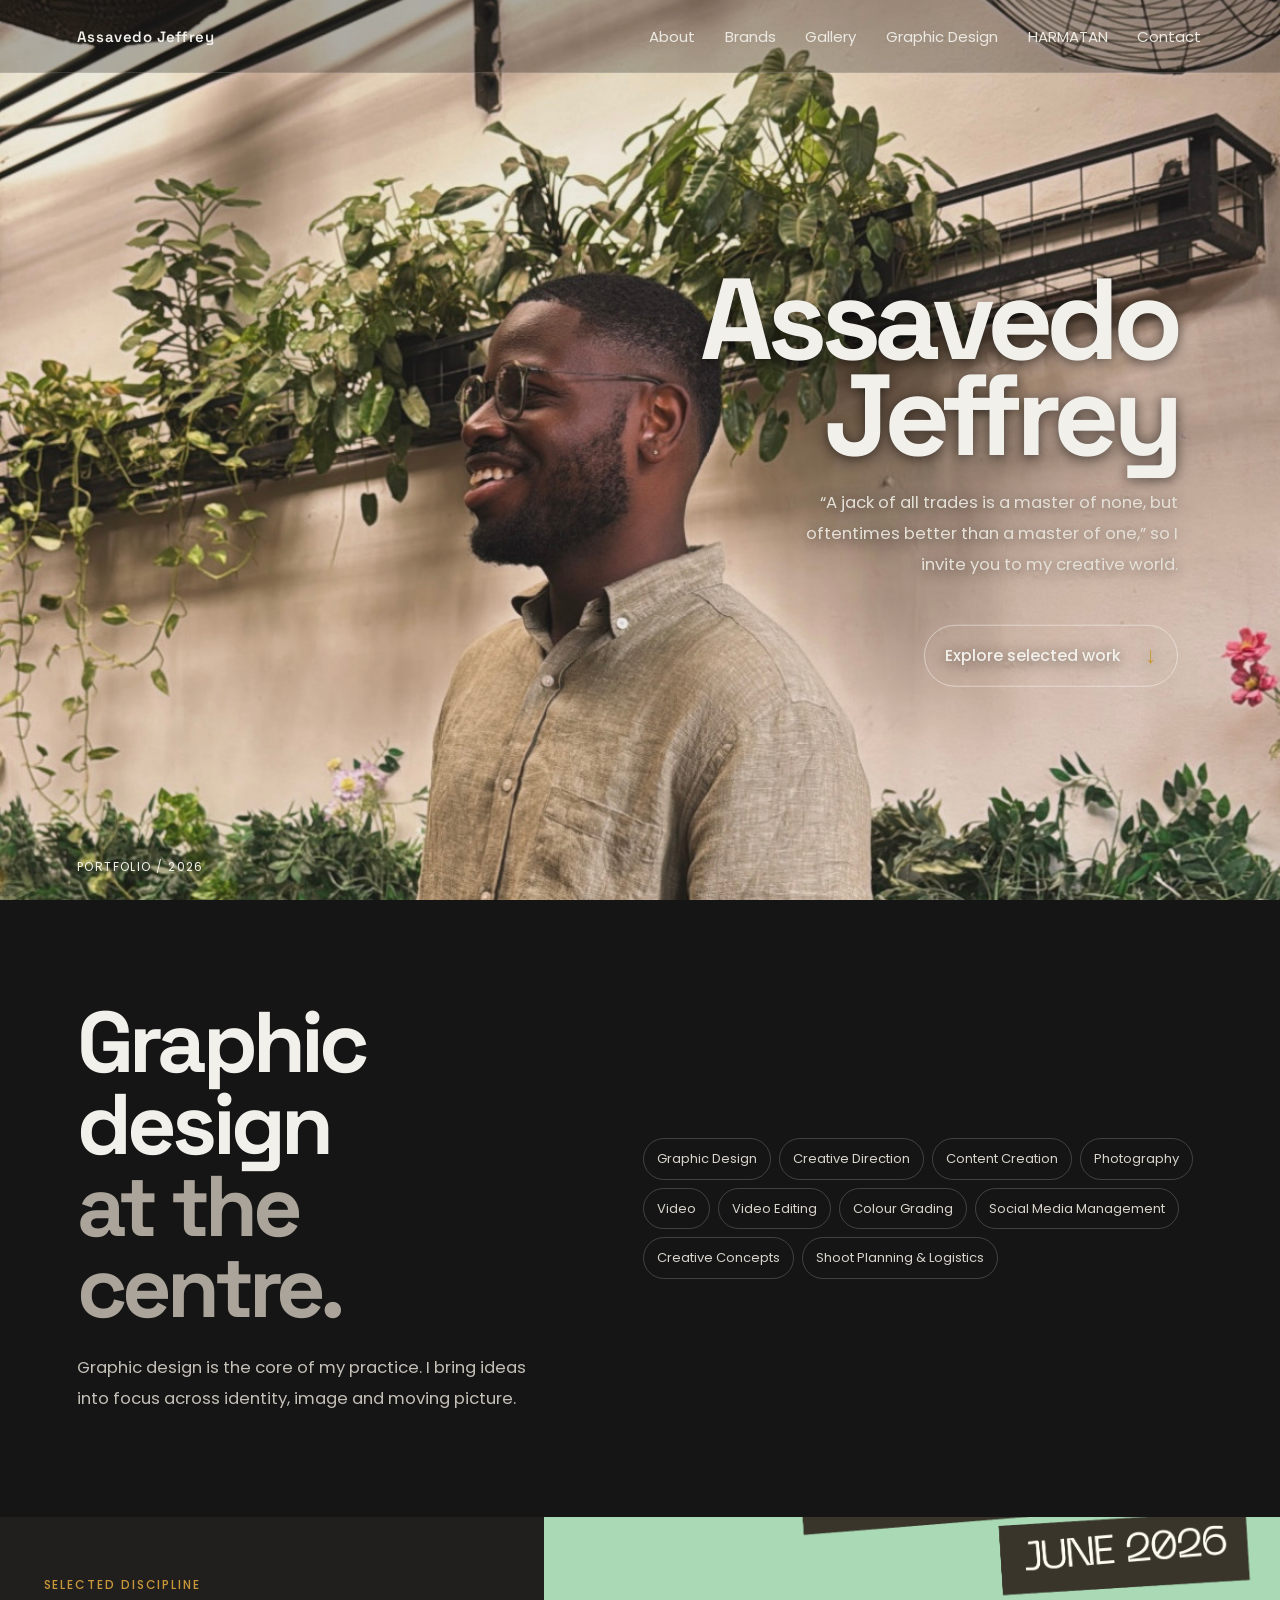
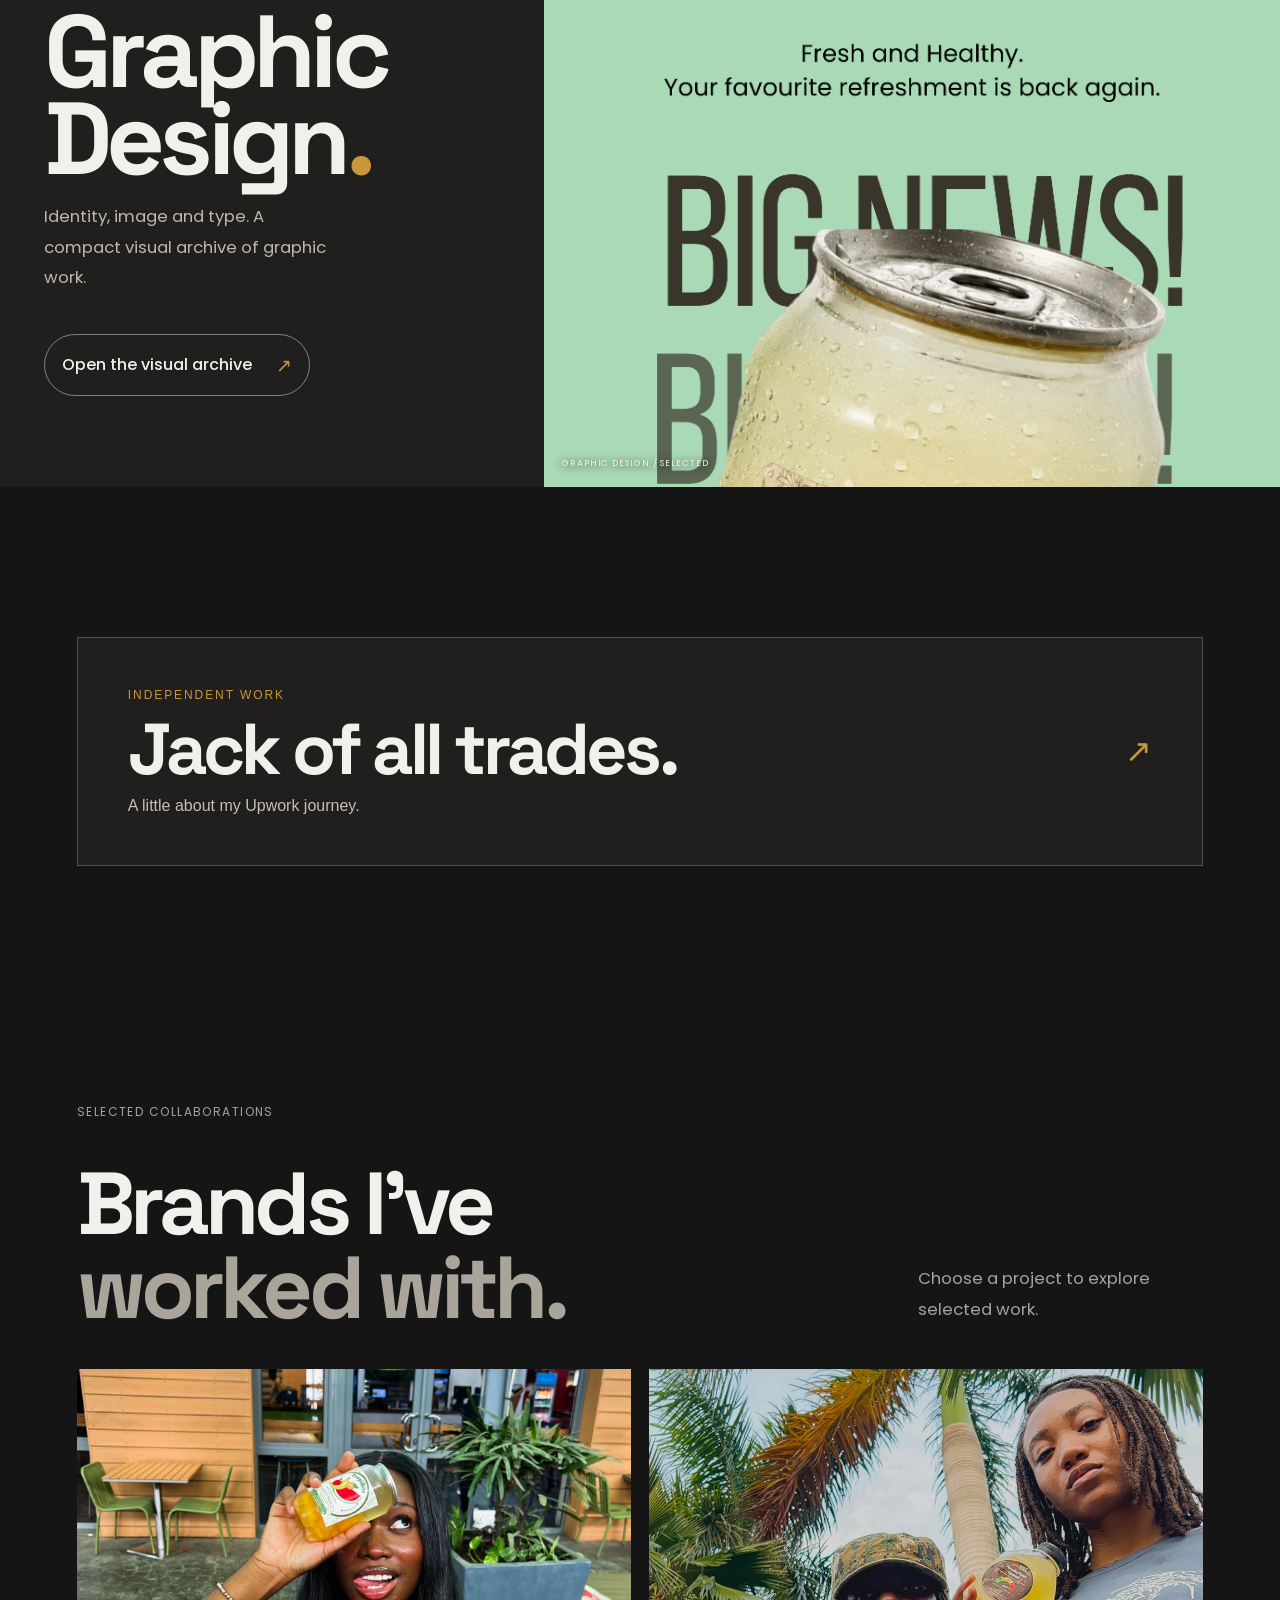
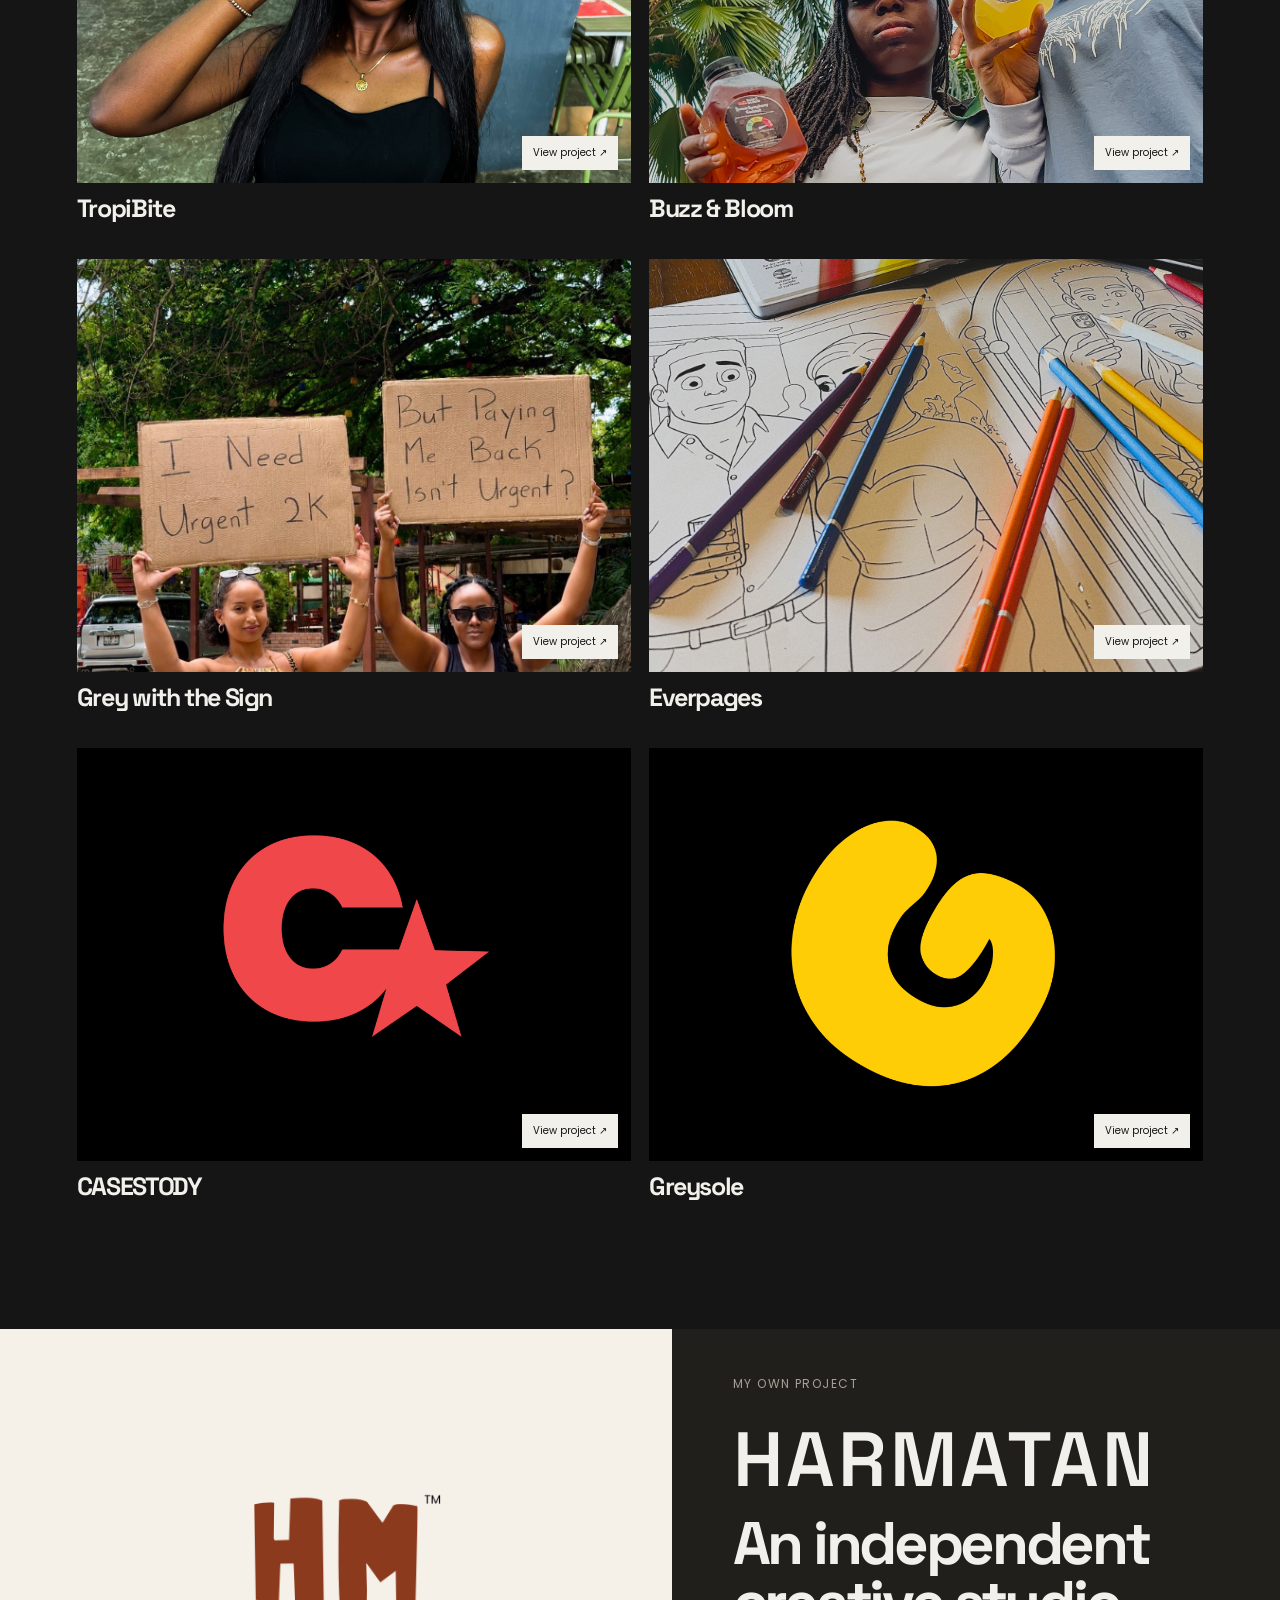
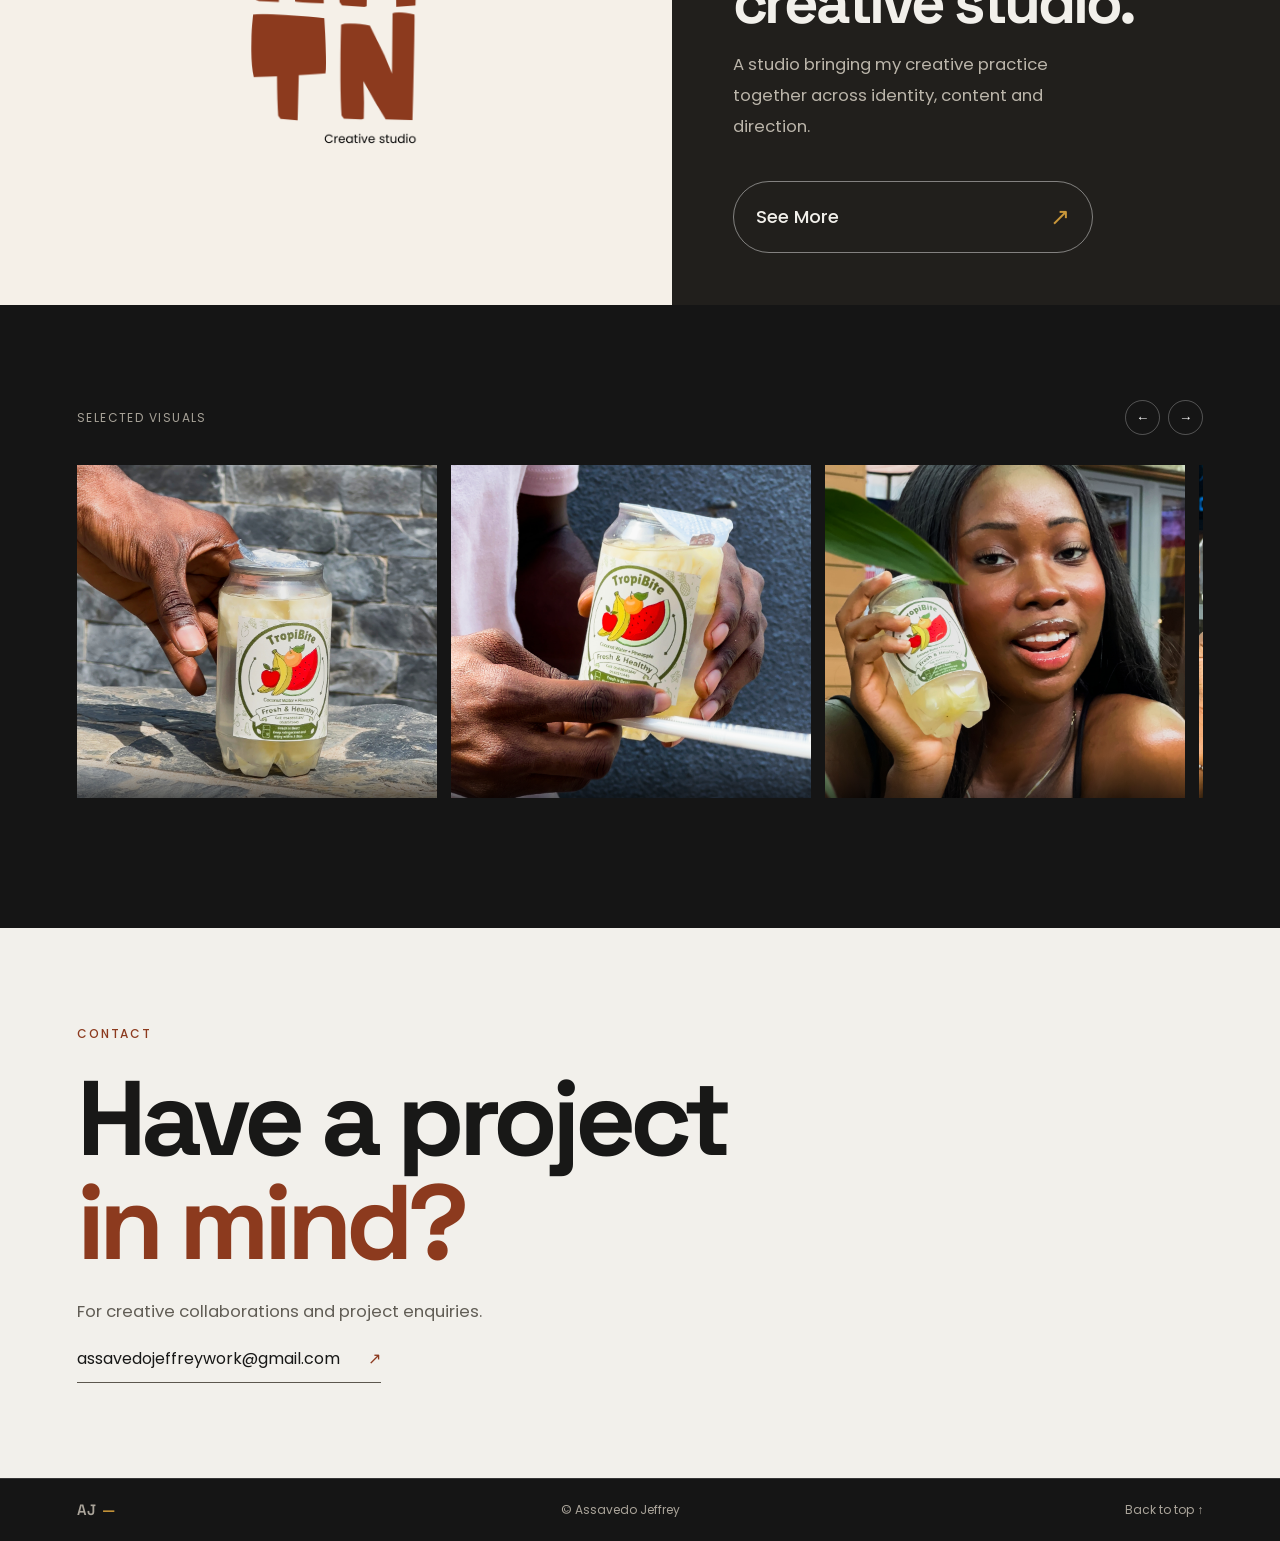
==== commit 43fe490c: "Show Everpages ad performance and selected work" ====
--- a/index.html
+++ b/index.html
@@ -6,10 +6,10 @@
 <meta name="description" content="Graphic design, creative direction and visual work by Assavedo Jeffrey.">
 <link rel="preconnect" href="https://fonts.googleapis.com"><link rel="preconnect" href="https://fonts.gstatic.com" crossorigin>
 <link href="https://fonts.googleapis.com/css2?family=Poppins:wght@400;500;600&family=Space+Grotesk:wght@400;500;600;700&display=swap" rel="stylesheet">
-<link rel="stylesheet" href="site.css?v=brand-archive-20261106">
+<link rel="stylesheet" href="site.css?v=everpages-performance-20261112">
 </head>
 <body>
-<header class="site-nav"><div class="wrap nav-inner"><a class="logo" href="#home">Assavedo Jeffrey</a><nav class="nav-links" aria-label="Main navigation"><a href="#about">About</a><a href="#brands">Brands</a><a href="gallery.html">Gallery</a><a href="graphic-design.html">Graphic Design</a><a href="#harmatan">HARMATAN</a><a href="#contact">Contact</a></nav></div></header>
+<header class="site-nav"><div class="wrap nav-inner"><a class="logo" href="#home">Assavedo Jeffrey</a><nav class="nav-links" aria-label="Main navigation"><a href="#about">About</a><a href="#brands">Brands</a><a href="gallery.html?v=everpages-20261112">Gallery</a><a href="graphic-design.html">Graphic Design</a><a href="#harmatan">HARMATAN</a><a href="#contact">Contact</a></nav></div></header>
 <main>
 <section class="hero" id="home"><img class="hero-image" src="images/hero-1.jpg" alt="Assavedo Jeffrey" fetchpriority="high"><div class="hero-copy"><h1>Assavedo<br>Jeffrey</h1><p>“A jack of all trades is a master of none, but oftentimes better than a master of one,” so I invite you to my creative world.</p><a class="hero-link" href="#brands">Explore selected work <span>↓</span></a></div><div class="hero-foot"><span>Portfolio / 2026</span><span>01 — 05</span></div></section>
 <section class="about-section section wrap" id="about"><div class="about-content"><div class="about-intro"><h2>Graphic design<br><em>at the centre.</em></h2><p>Graphic design is the core of my practice. I bring ideas into focus across identity, image and moving picture.</p></div><div class="skill-list"><span>Graphic Design</span><span>Creative Direction</span><span>Content Creation</span><span>Photography</span><span>Video</span><span>Video Editing</span><span>Colour Grading</span><span>Social Media Management</span><span>Creative Concepts</span><span>Shoot Planning &amp; Logistics</span></div></div></section>
@@ -38,14 +38,14 @@
 <a class="brand-card" href="tropibite.html"><div class="brand-photo"><img src="images/tropibite-4.jpg" alt="TropiBite selected work" loading="lazy"><span>View project ↗︎</span></div><h3>TropiBite</h3></a>
 <a class="brand-card" href="buzz-and-bloom.html"><div class="brand-photo"><img src="images/buzzbloom-10.jpg" alt="Buzz & Bloom selected work" loading="lazy"><span>View project ↗︎</span></div><h3>Buzz &amp; Bloom</h3></a>
 <a class="brand-card" href="greywiththesign.html"><div class="brand-photo"><img src="images/greywiththesign-1.jpg" data-prefix-image="greywiththesign-" alt="Grey with the Sign selected work" loading="lazy"><span>View project ↗︎</span></div><h3>Grey with the Sign</h3></a>
-<a class="brand-card" href="everpages.html"><div class="brand-photo" style="display:flex;align-items:center;justify-content:center;background:linear-gradient(135deg,#c58b3d,#5b3825);color:#fff"><div style="text-align:center;padding:24px"><span style="position:static;display:block;background:transparent;color:inherit;padding:0;font-family:Space Grotesk,sans-serif;font-size:clamp(24px,4vw,42px);font-weight:700;letter-spacing:.04em">EVERPAGES</span><small style="display:block;margin-top:10px;letter-spacing:.16em;text-transform:uppercase;font-size:9px">Instagram advertising</small></div><span>View project ↗︎</span></div><h3>Everpages</h3></a>
+<a class="brand-card" href="everpages.html"><div class="brand-photo"><img src="images/Everpage-1.jpg" alt="Everpages selected advertising creative" loading="lazy"><span>View project ↗︎</span></div><h3>Everpages</h3></a>
 <a class="brand-card" href="casestody.html"><div class="brand-photo"><img src="images/casestody-2.png" alt="CASESTODY selected work" loading="lazy"><span>View project ↗︎</span></div><h3>CASESTODY</h3></a>
 <a class="brand-card" href="greysole.html"><div class="brand-photo"><img src="images/greysole-4.png" alt="Greysole selected work" loading="lazy"><span>View project ↗︎</span></div><h3>Greysole</h3></a>
 </div></section>
 <section class="harmatan-home" id="harmatan"><div class="harmatan-image"><img src="images/harmatanlogo-1.png" alt="HARMATAN logo" loading="lazy"></div><div class="harmatan-copy"><div class="section-label"><span>04</span><span>My own project</span></div><p class="hmt-word">HARMATAN</p><h2>An independent<br>creative studio.</h2><p>A studio bringing my creative practice together across identity, content and direction.</p><a class="cream-link" href="harmatan.html">See More <span>↗︎</span></a></div></section>
 <section class="selected-work section wrap"><div class="section-label"><span>05</span><span>Selected visuals</span><div class="slider-controls"><button data-slide="-1" aria-label="Previous visuals">←</button><button data-slide="1" aria-label="Next visuals">→</button></div></div><div class="work-track" tabindex="0" aria-label="Horizontally scrolling selection of work">
-<figure class="slide-card"><img src="images/tropibite-20.jpg" alt="Selected work 1" loading="lazy"><figcaption><span>01</span></figcaption></figure><figure class="slide-card"><img src="images/tropibite-19.jpg" alt="Selected work 2" loading="lazy"><figcaption><span>02</span></figcaption></figure><figure class="slide-card"><img src="images/tropibite-24.jpg" alt="Selected work 3" loading="lazy"><figcaption><span>03</span></figcaption></figure><figure class="slide-card"><img src="images/tropibite-10.jpg" alt="Selected work 4" loading="lazy"><figcaption><span>04</span></figcaption></figure><figure class="slide-card"><img src="images/tropibite-27.JPG" alt="TropiBite selected work 5" loading="lazy"><figcaption><span>05</span></figcaption></figure><figure class="slide-card"><img src="images/tropibite-28.JPG" alt="TropiBite selected work 6" loading="lazy"><figcaption><span>06</span></figcaption></figure><figure class="slide-card"><img src="images/buzzbloom-12.jpg" alt="Selected work 7" loading="lazy"><figcaption><span>07</span></figcaption></figure><figure class="slide-card"><img src="images/buzzbloom-13.jpg" alt="Selected work 8" loading="lazy"><figcaption><span>08</span></figcaption></figure><figure class="slide-card"><img src="images/buzzbloom-14.jpg" alt="Selected work 9" loading="lazy"><figcaption><span>09</span></figcaption></figure>
+<figure class="slide-card"><img src="images/tropibite-20.jpg" alt="Selected work 1" loading="lazy"><figcaption><span>01</span></figcaption></figure><figure class="slide-card"><img src="images/tropibite-19.jpg" alt="Selected work 2" loading="lazy"><figcaption><span>02</span></figcaption></figure><figure class="slide-card"><img src="images/tropibite-24.jpg" alt="Selected work 3" loading="lazy"><figcaption><span>03</span></figcaption></figure><figure class="slide-card"><img src="images/tropibite-10.jpg" alt="Selected work 4" loading="lazy"><figcaption><span>04</span></figcaption></figure><figure class="slide-card"><img src="images/tropibite-27.JPG" alt="TropiBite selected work 5" loading="lazy"><figcaption><span>05</span></figcaption></figure><figure class="slide-card"><img src="images/tropibite-28.JPG" alt="TropiBite selected work 6" loading="lazy"><figcaption><span>06</span></figcaption></figure><figure class="slide-card"><img src="images/Everpage-1.jpg" alt="Everpages advertising creative" loading="lazy"><figcaption><span>10</span></figcaption></figure><figure class="slide-card"><img src="images/buzzbloom-12.jpg" alt="Selected work 7" loading="lazy"><figcaption><span>07</span></figcaption></figure><figure class="slide-card"><img src="images/buzzbloom-13.jpg" alt="Selected work 8" loading="lazy"><figcaption><span>08</span></figcaption></figure><figure class="slide-card"><img src="images/buzzbloom-14.jpg" alt="Selected work 9" loading="lazy"><figcaption><span>09</span></figcaption></figure>
 </div></section>
 <section class="contact-section" id="contact"><div class="wrap contact-inner"><p class="eyebrow">Contact</p><h2>Have a project<br><em>in mind?</em></h2><p>For creative collaborations and project enquiries.</p><a href="mailto:assavedojeffreywork@gmail.com">assavedojeffreywork@gmail.com <span>↗︎</span></a></div></section>
 </main><footer class="site-footer"><div class="wrap"><a class="logo" href="#home">AJ<span>—</span></a><span>© Assavedo Jeffrey</span><a href="#home">Back to top ↑︎</a></div></footer>
-<script src="site.js?v=brand-archive-20261106" defer></script></body></html>+<script src="site.js?v=everpages-performance-20261112" defer></script></body></html>
--- a/site.css
+++ b/site.css
@@ -407,3 +407,65 @@
 @media(max-width:740px){.nav-links{flex:0 1 auto;min-width:0;max-width:calc(100vw - 150px);overflow-x:auto;overflow-y:hidden;scrollbar-width:none;justify-content:flex-start;margin-left:auto}.nav-links::-webkit-scrollbar{display:none}.nav-links a{flex:0 0 auto}.archive-hero:after{display:none}.archive-hero-dots{padding:7px 10px;border-radius:99px;background:#151515c2}}
 @media(max-width:390px){.nav-links{max-width:calc(100vw - 132px)}}
 .archive-hero:after{display:none}.archive-hero-dots{padding:7px 10px;border-radius:99px;background:#151515c2}
+
+/* Everpages archive fallback card, used until brand photos are added. */
+.archive-brand-image-everpages{display:grid;place-items:center;background:linear-gradient(135deg,#c58b3d,#5b3825)}
+.archive-everpages-word{font:700 clamp(22px,4vw,44px)/1 "Space Grotesk",sans-serif;letter-spacing:.05em;color:#fff;text-align:center}
+.archive-hero.is-typographic{background:linear-gradient(135deg,#c58b3d,#5b3825)}
+.archive-hero.is-typographic:before{content:"EVERPAGES";position:absolute;inset:0;display:grid;place-items:center;color:#fff;opacity:.16;font:700 clamp(48px,13vw,170px)/1 "Space Grotesk",sans-serif;letter-spacing:.04em}
+.archive-hero.is-typographic .archive-hero-image{opacity:0}
+@media(max-width:740px){.archive-everpages-word{font-size:clamp(17px,5vw,27px)}.archive-hero.is-typographic:before{font-size:clamp(42px,14vw,88px)}}
+
+/* Everpages: campaign results first, with compact animated performance bars. */
+.everpages-main{padding-top:132px}
+.everpages-heading{padding:24px 0 clamp(64px,9vw,112px);border-bottom:1px solid var(--line)}
+.everpages-heading>.eyebrow{display:inline-block;margin-bottom:42px}
+.everpages-kicker,.everpages-section-head>.eyebrow{font-size:10px;letter-spacing:.16em;text-transform:uppercase;color:var(--ochre);margin:0 0 16px}
+.everpages-heading h1{font-size:clamp(64px,12vw,148px);line-height:.86}
+.everpages-heading h1 span{color:var(--ochre)}
+.everpages-summary{margin:26px 0 0;color:#c4bfb7;font-size:clamp(17px,1.5vw,21px);max-width:48ch;line-height:1.7}
+.everpages-performance{padding:clamp(68px,9vw,116px) 0;border-bottom:1px solid var(--line)}
+.everpages-section-head,.everpages-selected-heading{display:flex;justify-content:space-between;align-items:end;gap:32px;margin-bottom:42px}
+.everpages-section-head h2,.everpages-selected-heading h2,.everpages-about h2{font-size:clamp(42px,6.5vw,78px);line-height:.94}
+.everpages-section-head h2 em{font-style:normal;color:#aaa49a}
+.everpages-section-head>p,.everpages-selected-heading>p{max-width:270px;color:#bdb8af;font-size:14px;line-height:1.8;margin:0 2% 5px}
+.everpages-chart{display:grid;gap:28px}
+.everpages-bar-row{display:grid;gap:10px}
+.everpages-bar-label{display:flex;align-items:baseline;justify-content:space-between;gap:16px}
+.everpages-bar-label strong{font:500 clamp(16px,2vw,20px) Poppins,Arial,sans-serif}
+.everpages-bar-label span{font:600 clamp(22px,3vw,32px)/1 "Space Grotesk",sans-serif;color:var(--ochre);font-variant-numeric:tabular-nums}
+.everpages-bar-track{height:14px;background:#ffffff14;overflow:hidden;border-radius:20px}
+.everpages-bar-track i{display:block;width:0;height:100%;border-radius:inherit;background:linear-gradient(90deg,#8c3a1e,#c9973a);transition:width 1s cubic-bezier(.2,.75,.25,1)}
+.everpages-chart.is-active .everpages-bar-track i{width:var(--bar-width)}
+.everpages-supporting-stats{display:grid;grid-template-columns:repeat(3,minmax(0,1fr));margin-top:clamp(42px,6vw,74px);border-block:1px solid var(--line)}
+.everpages-supporting-stats>div{display:flex;flex-direction:column;gap:8px;padding:22px 18px 22px 0}
+.everpages-supporting-stats>div+div{border-left:1px solid var(--line);padding-left:clamp(16px,3vw,38px)}
+.everpages-supporting-stats strong{font:600 clamp(24px,3vw,38px)/1.1 "Space Grotesk",sans-serif;color:var(--ink);font-variant-numeric:tabular-nums}
+.everpages-supporting-stats span{font-size:12px;color:#aaa49a}
+.everpages-about{display:grid;grid-template-columns:.9fr 1.1fr;gap:7%;align-items:start;padding:clamp(72px,9vw,110px) 0;border-bottom:1px solid var(--line)}
+.everpages-about .eyebrow,.everpages-selected .eyebrow{margin-bottom:18px}
+.everpages-about>div+div>p{max-width:62ch;color:#c4bfb7;font-size:clamp(16px,1.4vw,19px);line-height:1.85;margin:4px 0 24px}
+.everpages-about .social-links{display:flex;gap:20px;flex-wrap:wrap}
+.everpages-selected{padding:clamp(72px,9vw,110px) 0}
+.everpages-work-grid{display:grid;grid-template-columns:repeat(3,minmax(0,1fr));gap:14px}
+.everpages-work-grid figure{margin:0;aspect-ratio:1/1.12;overflow:hidden;background:#242321}
+.everpages-work-grid img{transition:transform .45s ease}
+.everpages-work-grid figure:hover img{transform:scale(1.035)}
+.everpages-page .page-nav{margin-top:0}
+@media(max-width:740px){
+ .everpages-main{padding-top:104px}
+ .everpages-heading>.eyebrow{margin-bottom:32px}
+ .everpages-section-head,.everpages-selected-heading{align-items:start;flex-direction:column;gap:15px}
+ .everpages-section-head>p,.everpages-selected-heading>p{margin:0}
+ .everpages-chart{gap:23px}
+ .everpages-bar-track{height:11px}
+ .everpages-supporting-stats{grid-template-columns:1fr; margin-top:38px}
+ .everpages-supporting-stats>div{padding:17px 0}
+ .everpages-supporting-stats>div+div{border-left:0;border-top:1px solid var(--line);padding-left:0}
+ .everpages-about{grid-template-columns:1fr;gap:22px}
+ .everpages-work-grid{grid-template-columns:repeat(2,minmax(0,1fr));gap:9px}
+ .everpages-work-grid figure{aspect-ratio:1/1.1}
+}
+@media(prefers-reduced-motion:reduce){.everpages-bar-track i,.everpages-work-grid img{transition:none}}
+.archive-brand-image-everpages{display:block;background:#242321}
+.archive-brand-image-everpages>img{transition:transform .5s ease,opacity .25s}
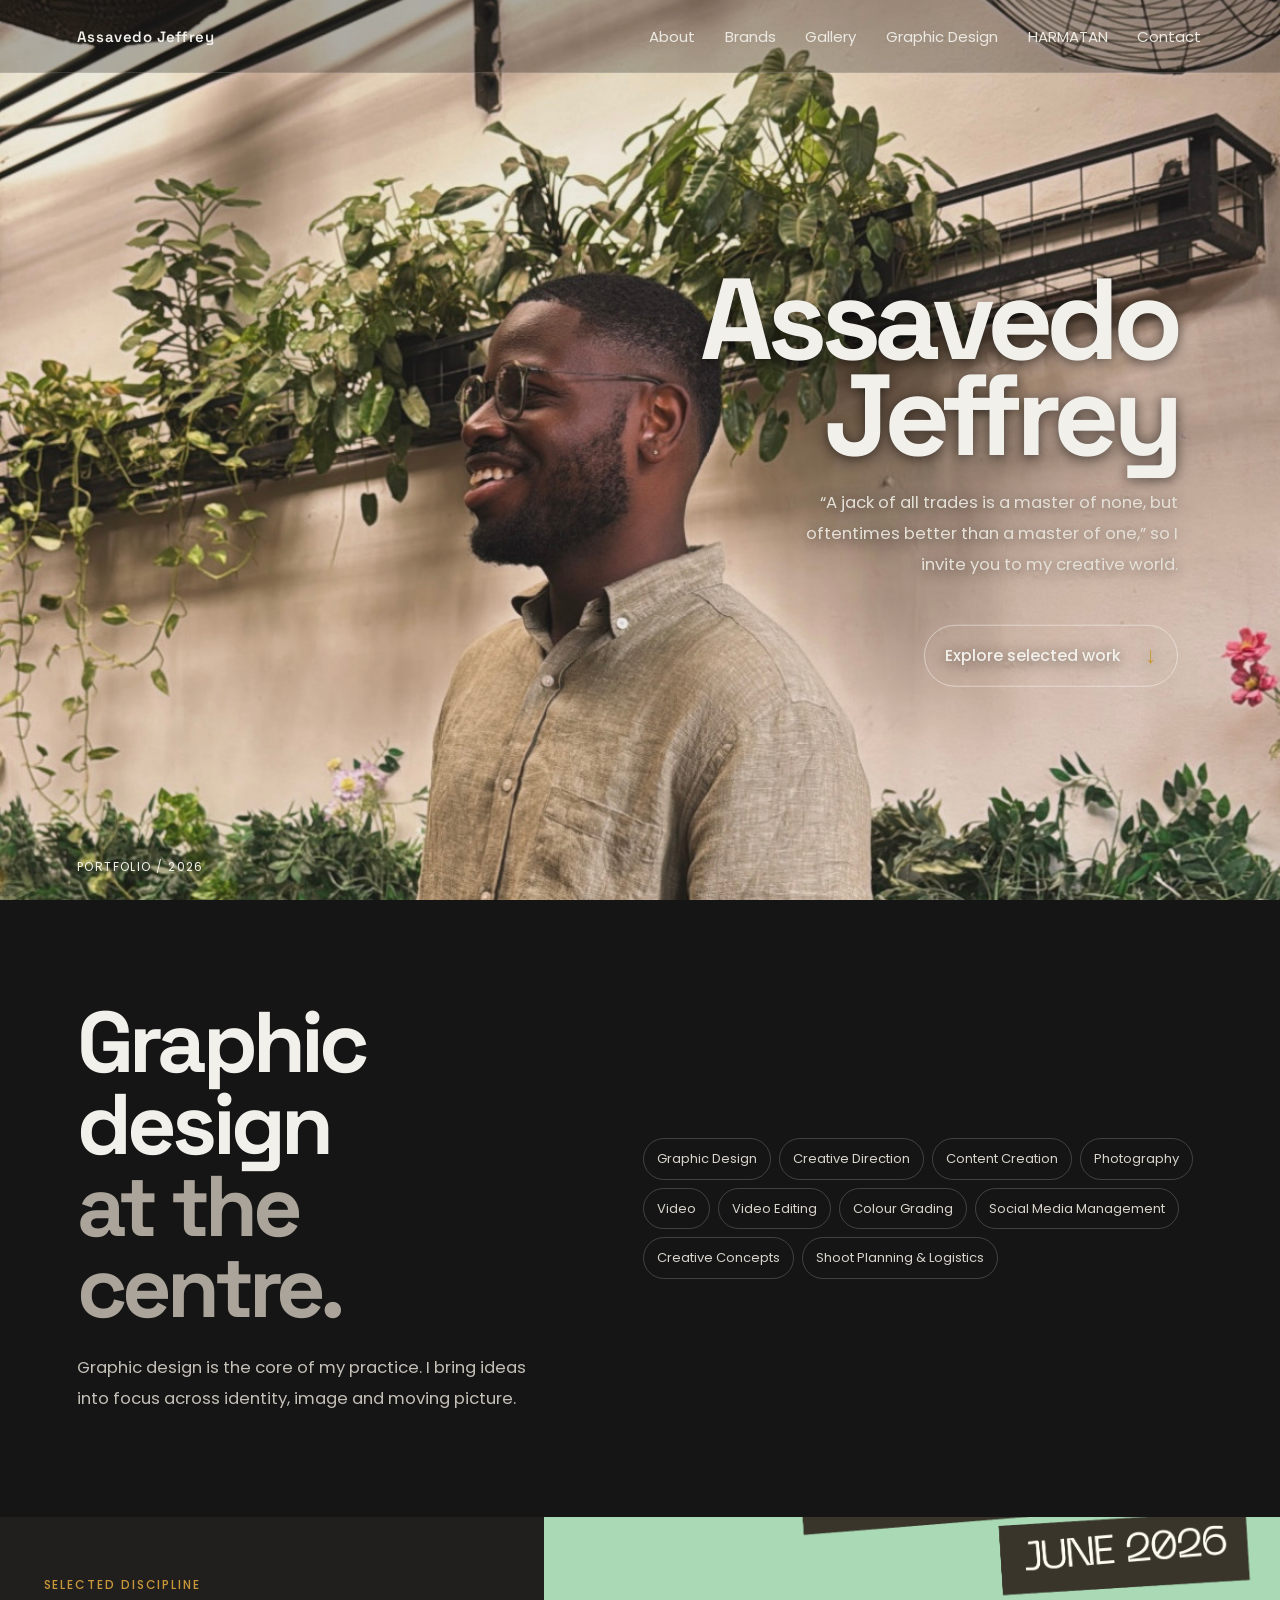
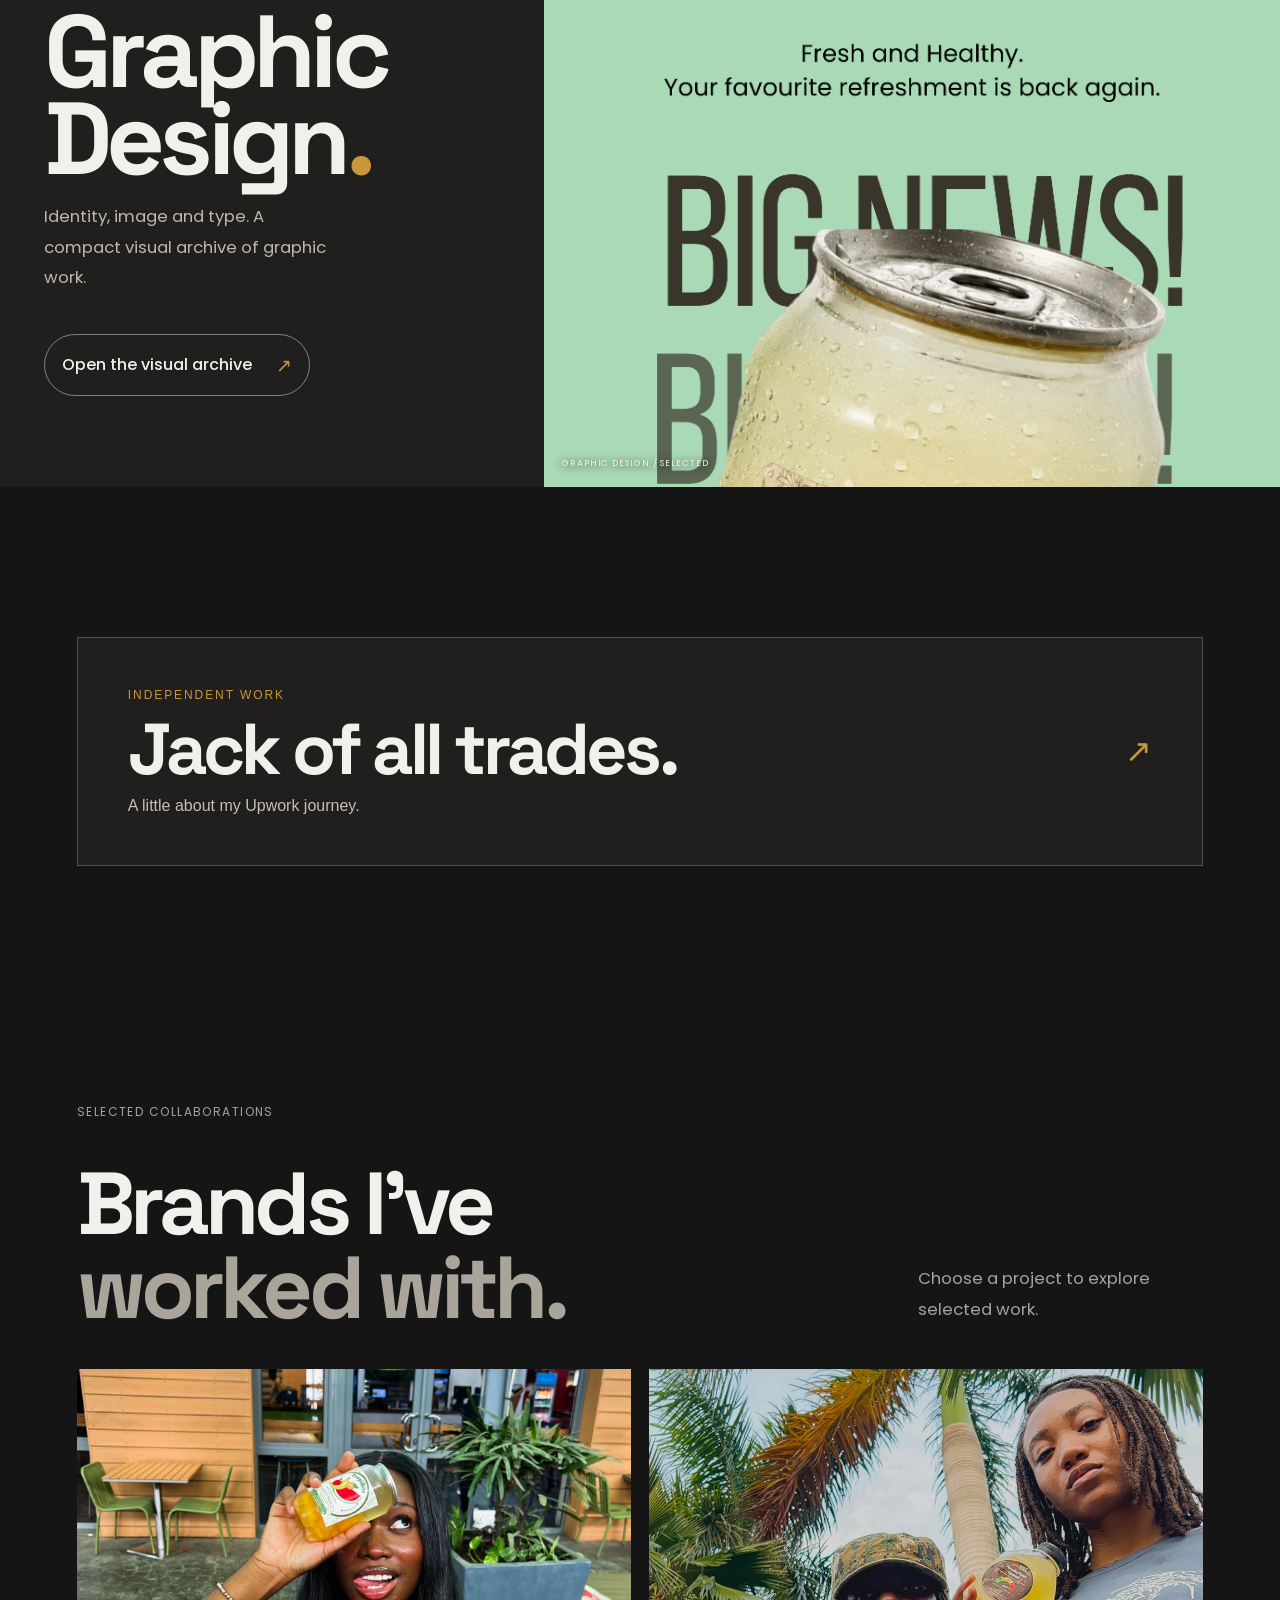
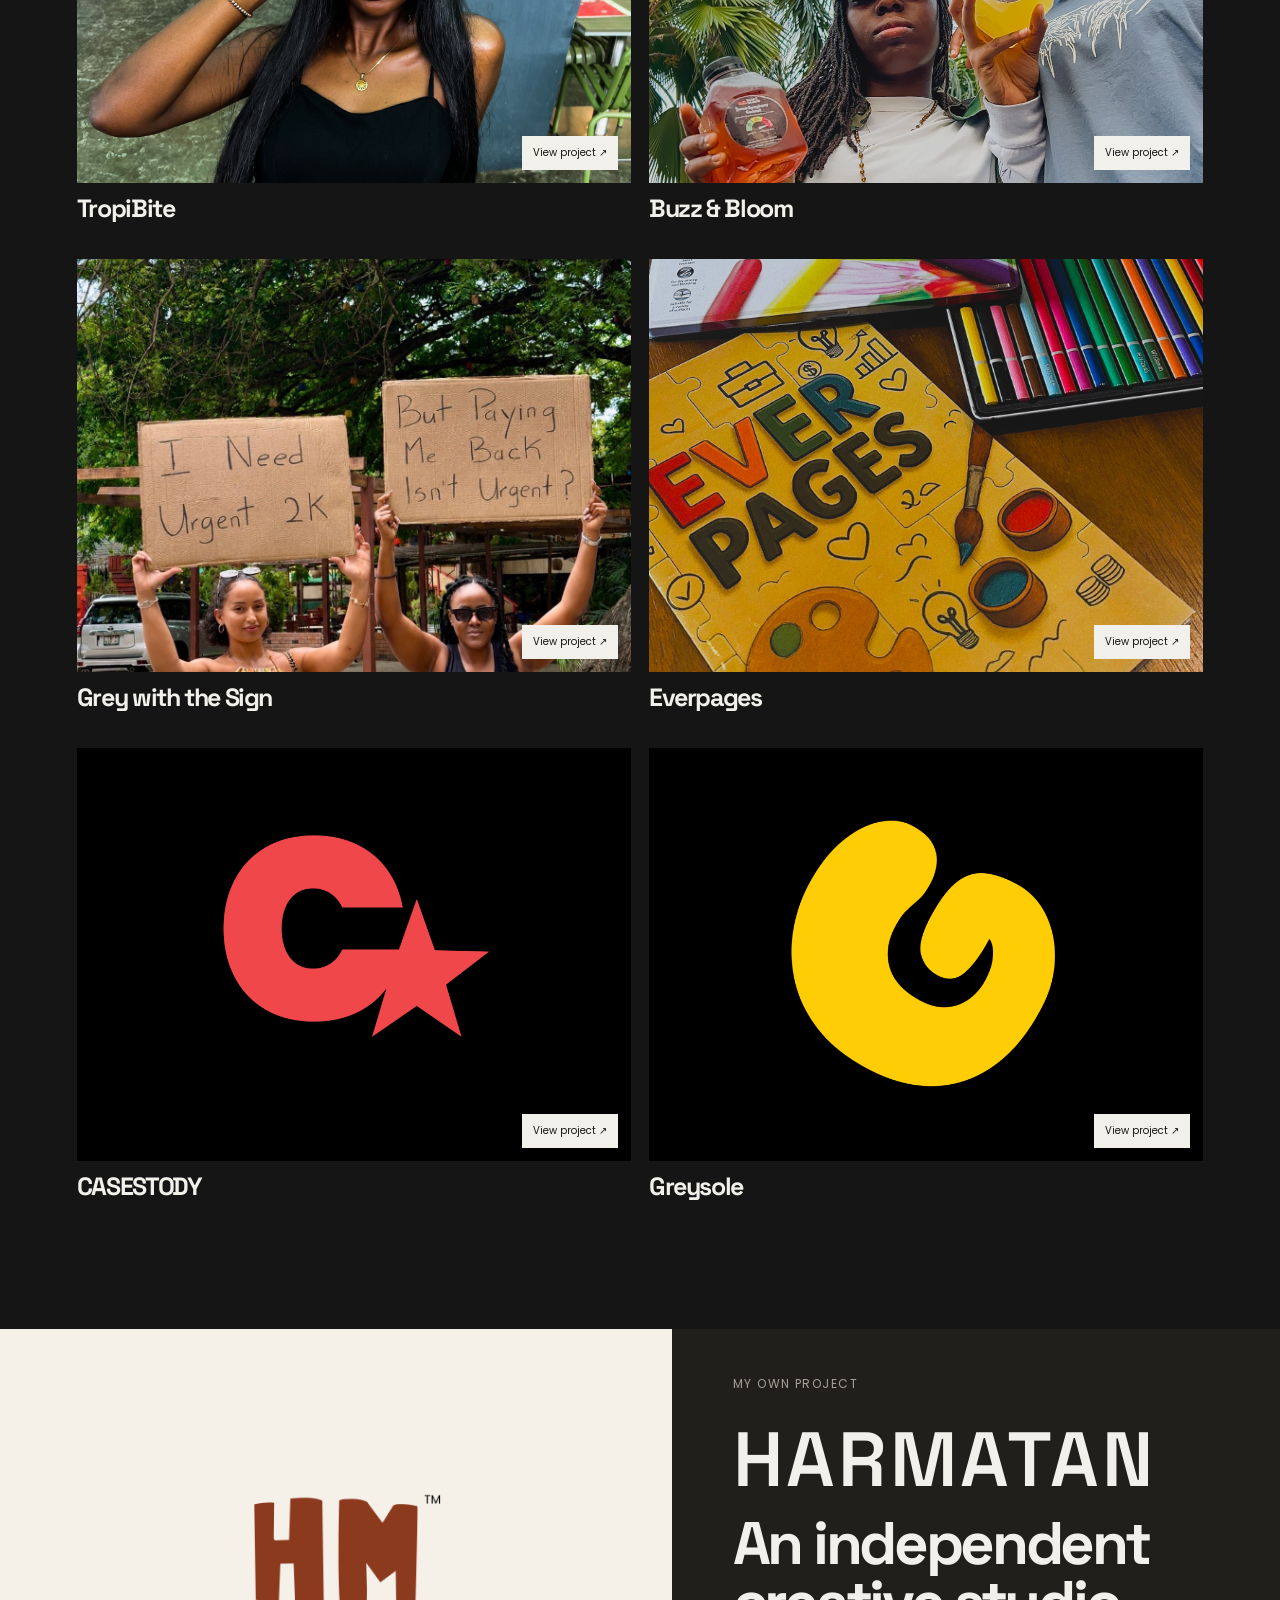
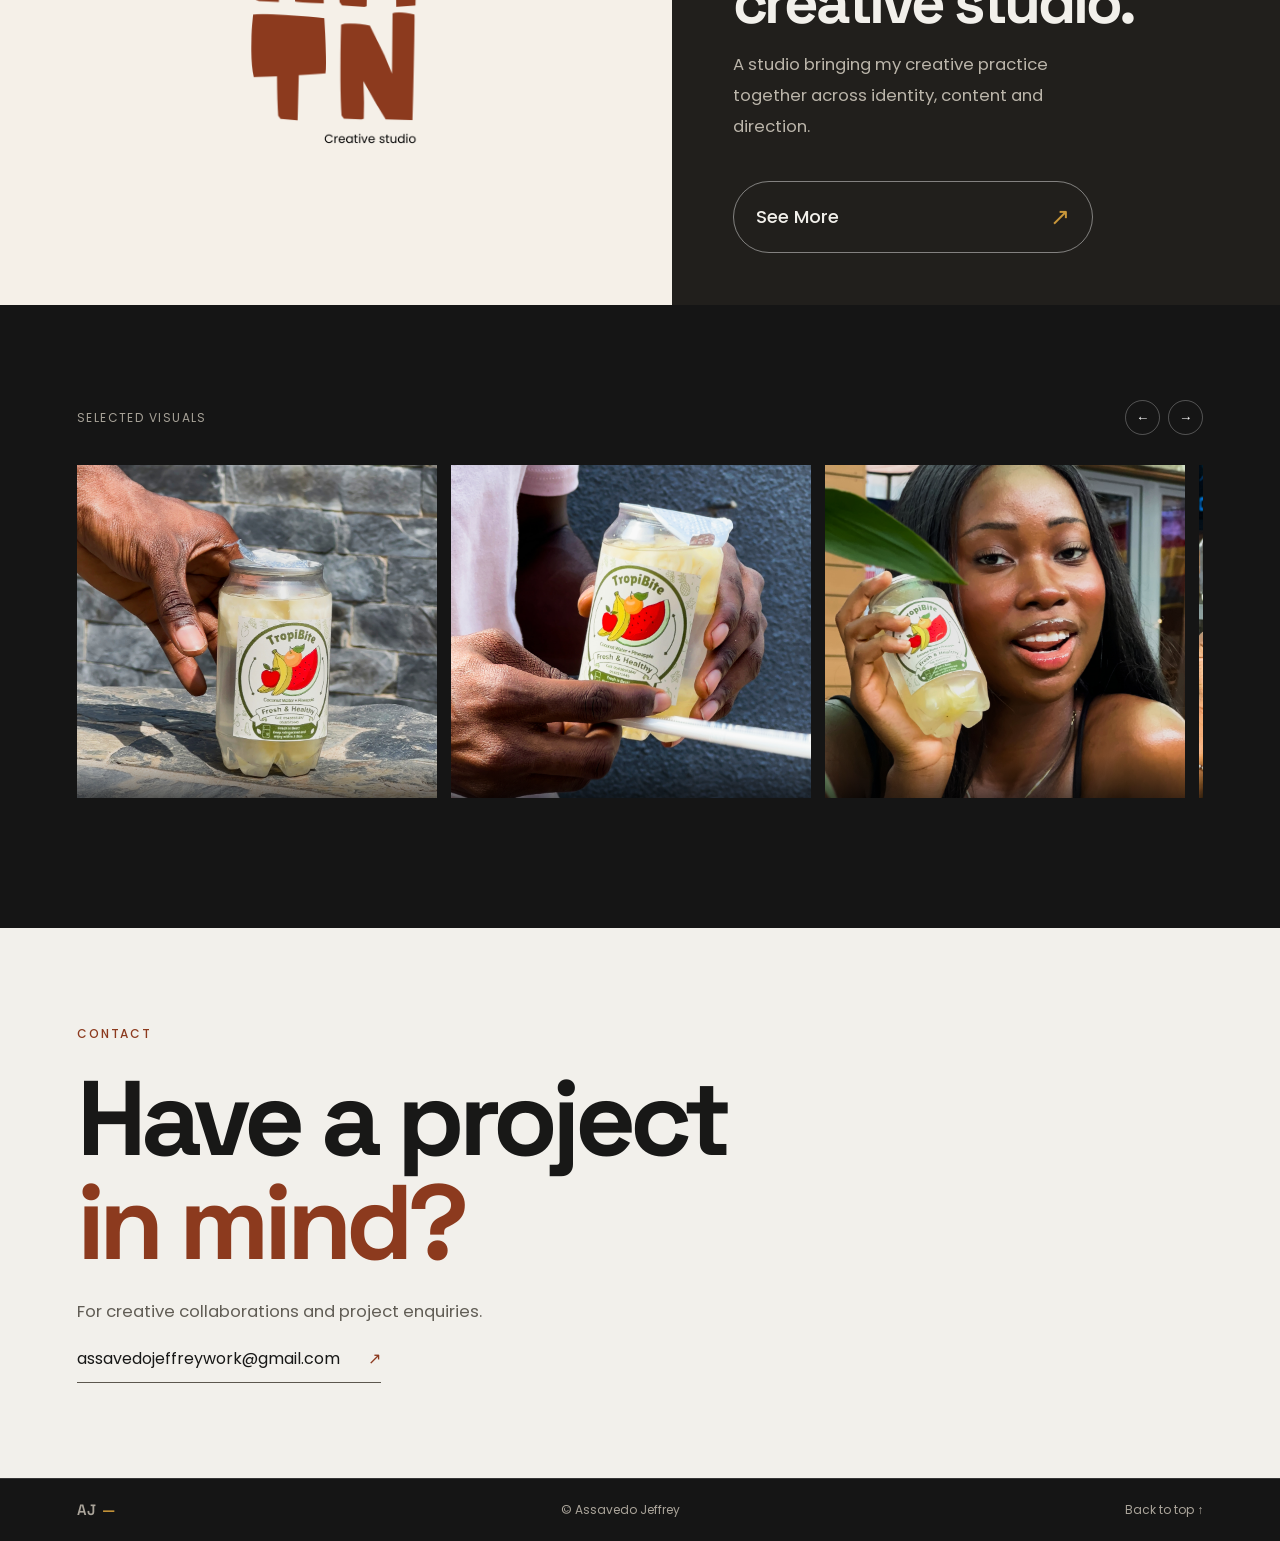
==== commit e778b814: "Use Everpage 5 homepage thumbnail" ====
--- a/index.html
+++ b/index.html
@@ -38,7 +38,7 @@
 <a class="brand-card" href="tropibite.html"><div class="brand-photo"><img src="images/tropibite-4.jpg" alt="TropiBite selected work" loading="lazy"><span>View project ↗︎</span></div><h3>TropiBite</h3></a>
 <a class="brand-card" href="buzz-and-bloom.html"><div class="brand-photo"><img src="images/buzzbloom-10.jpg" alt="Buzz & Bloom selected work" loading="lazy"><span>View project ↗︎</span></div><h3>Buzz &amp; Bloom</h3></a>
 <a class="brand-card" href="greywiththesign.html"><div class="brand-photo"><img src="images/greywiththesign-1.jpg" data-prefix-image="greywiththesign-" alt="Grey with the Sign selected work" loading="lazy"><span>View project ↗︎</span></div><h3>Grey with the Sign</h3></a>
-<a class="brand-card" href="everpages.html"><div class="brand-photo"><img src="images/Everpage-1.jpg" alt="Everpages selected advertising creative" loading="lazy"><span>View project ↗︎</span></div><h3>Everpages</h3></a>
+<a class="brand-card" href="everpages.html"><div class="brand-photo"><img src="images/Everpage-5.jpg" alt="Everpages selected advertising creative" loading="lazy"><span>View project ↗︎</span></div><h3>Everpages</h3></a>
 <a class="brand-card" href="casestody.html"><div class="brand-photo"><img src="images/casestody-2.png" alt="CASESTODY selected work" loading="lazy"><span>View project ↗︎</span></div><h3>CASESTODY</h3></a>
 <a class="brand-card" href="greysole.html"><div class="brand-photo"><img src="images/greysole-4.png" alt="Greysole selected work" loading="lazy"><span>View project ↗︎</span></div><h3>Greysole</h3></a>
 </div></section>
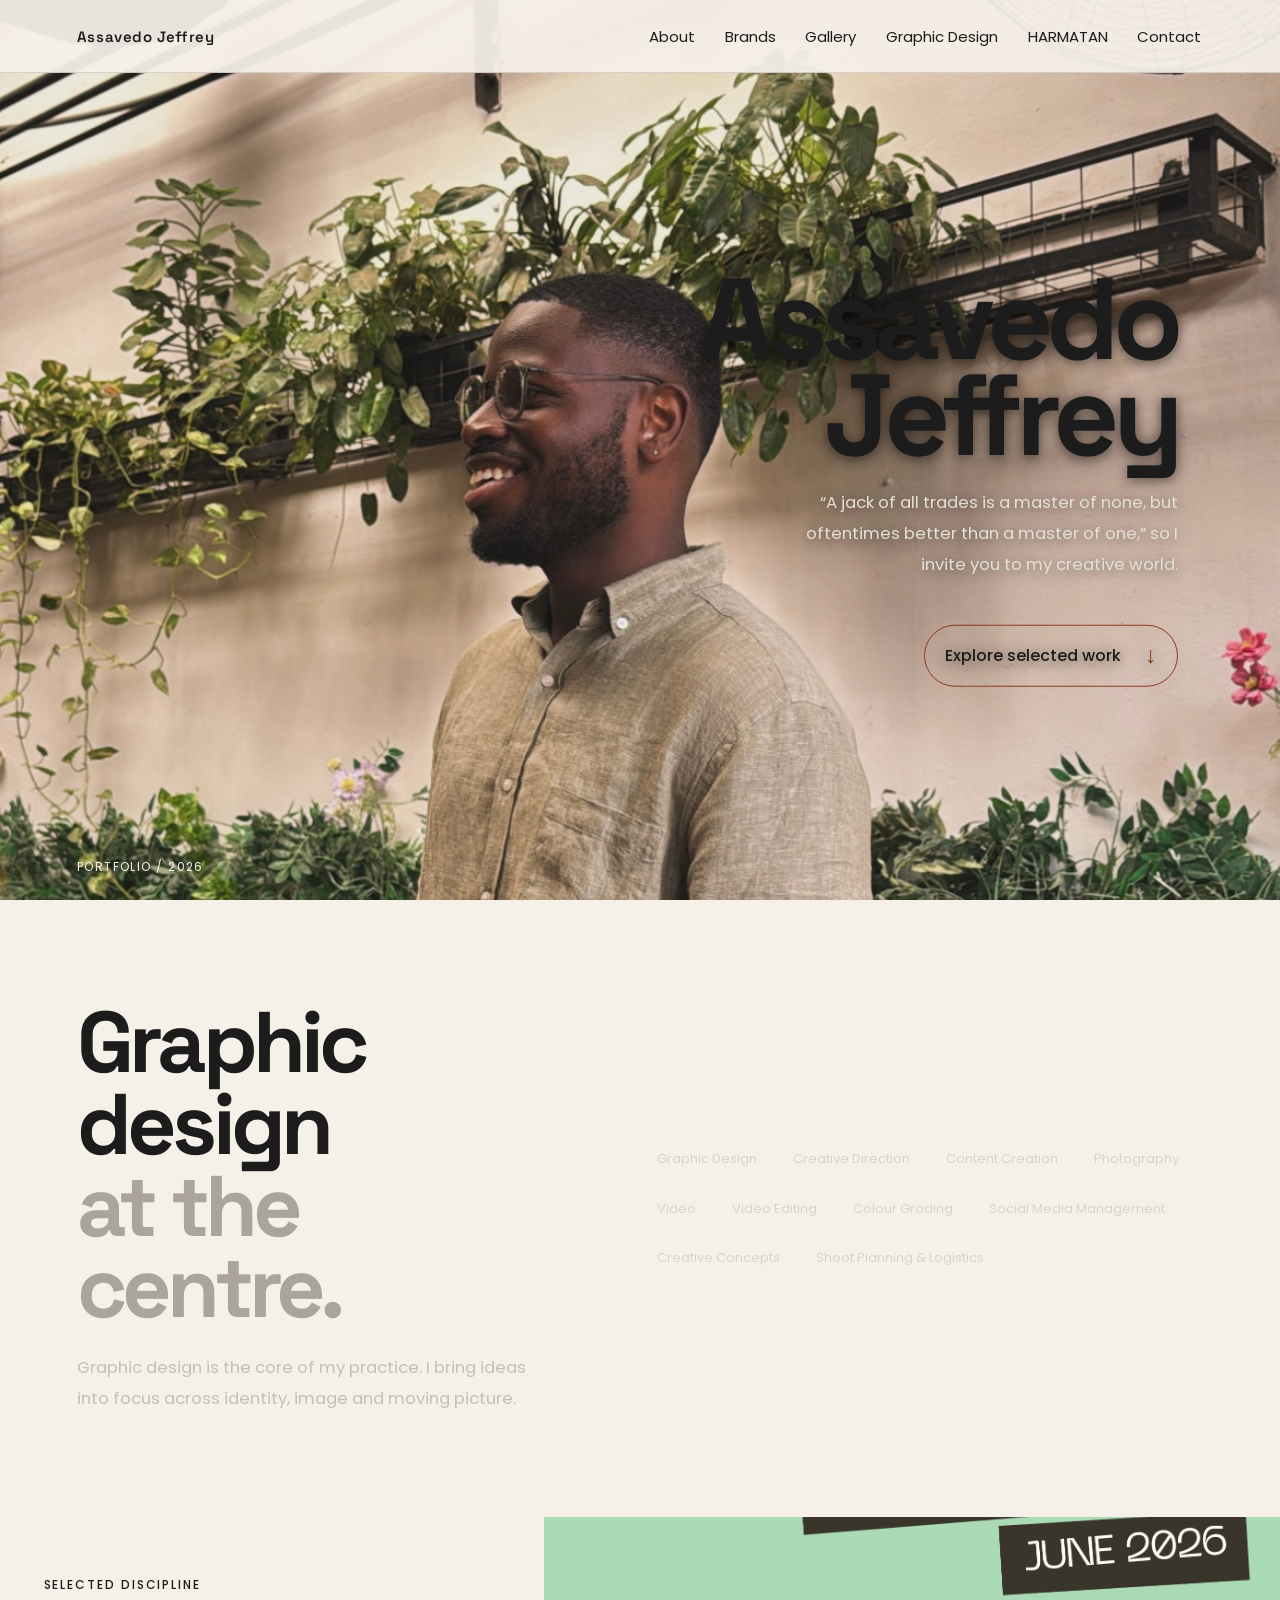
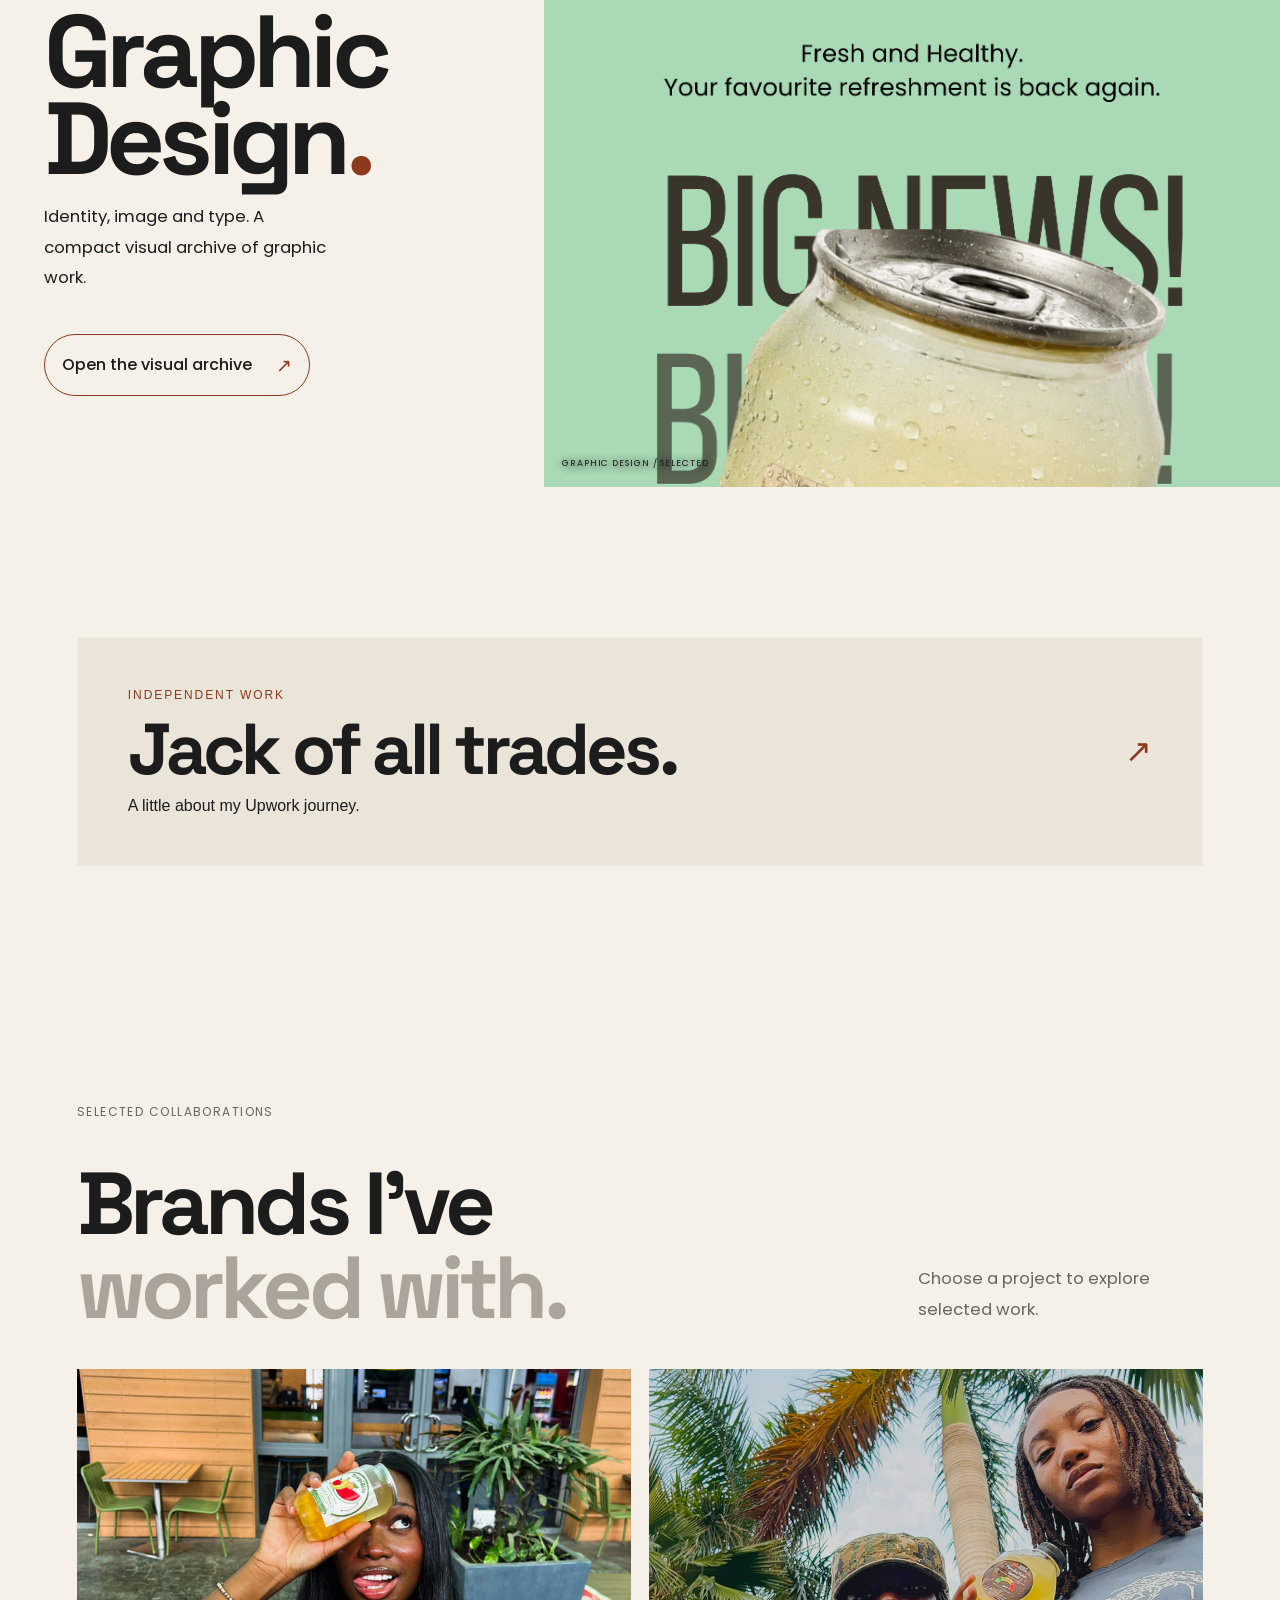
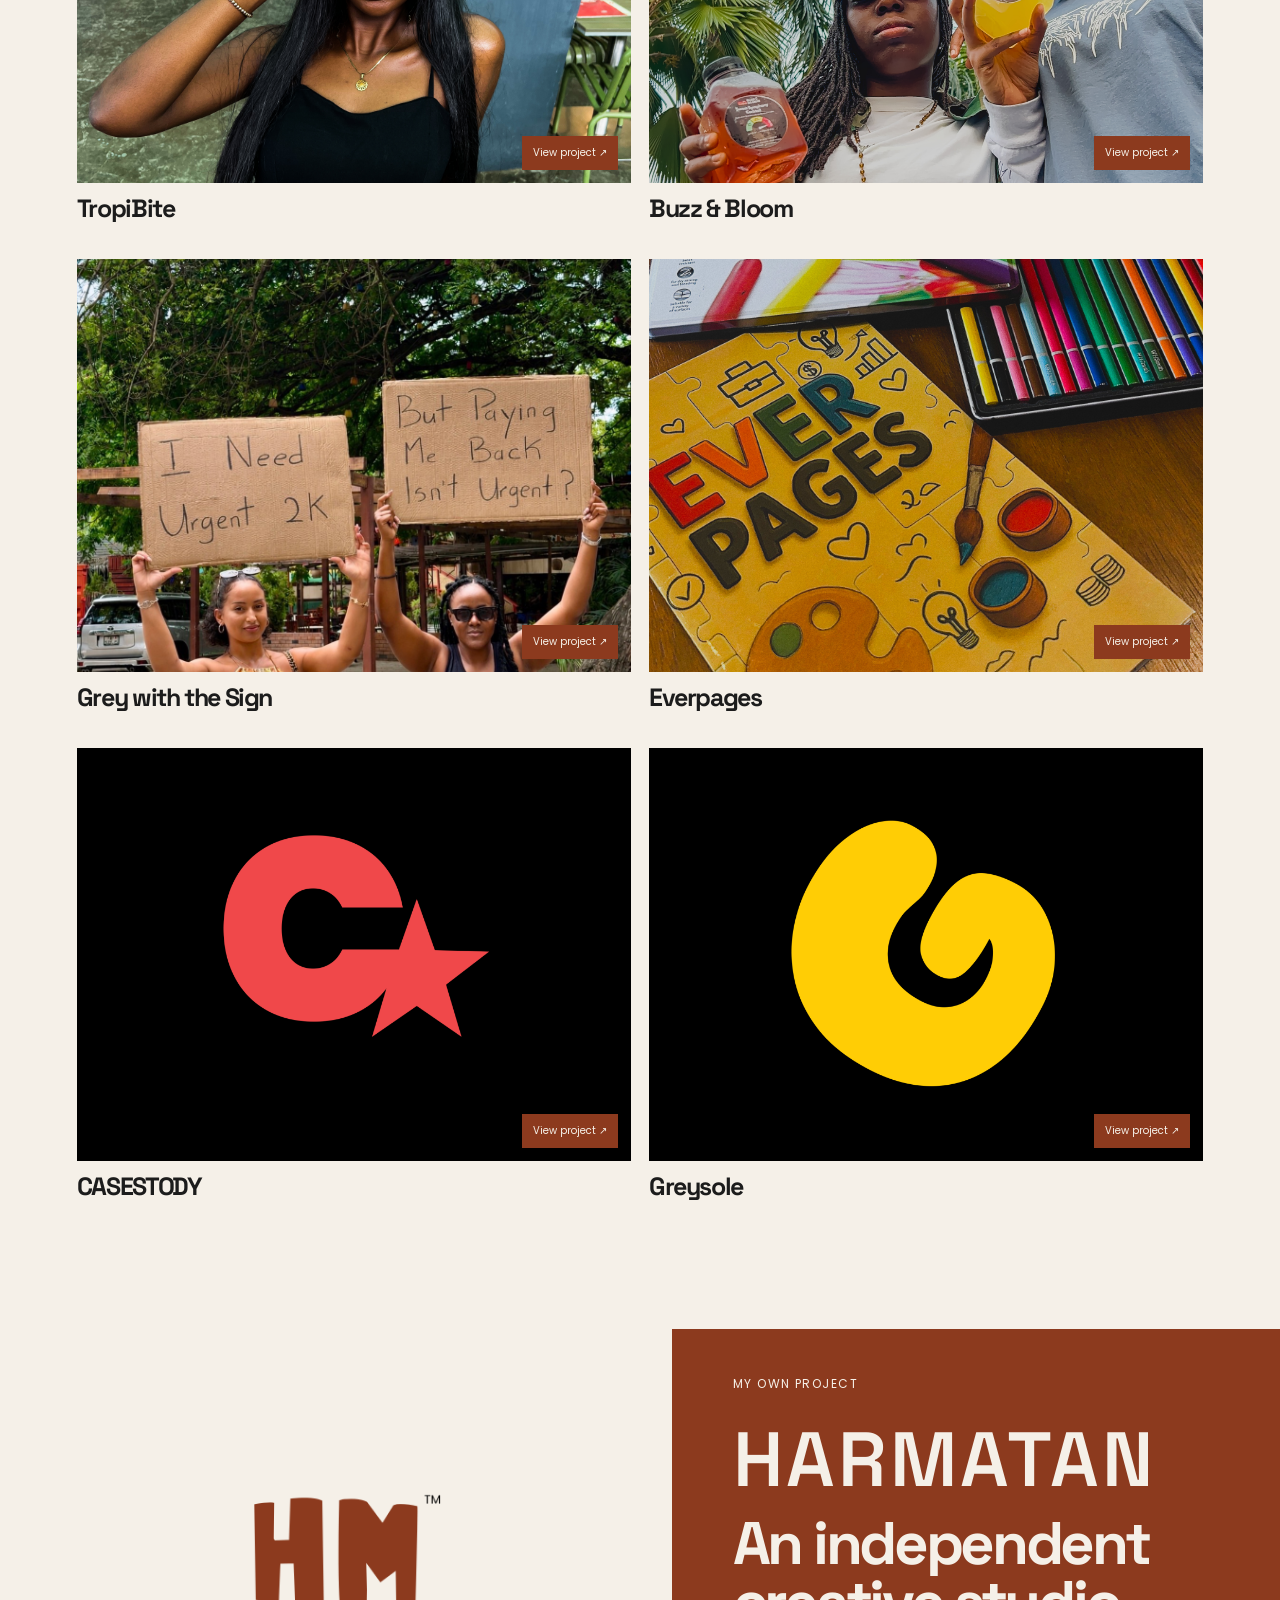
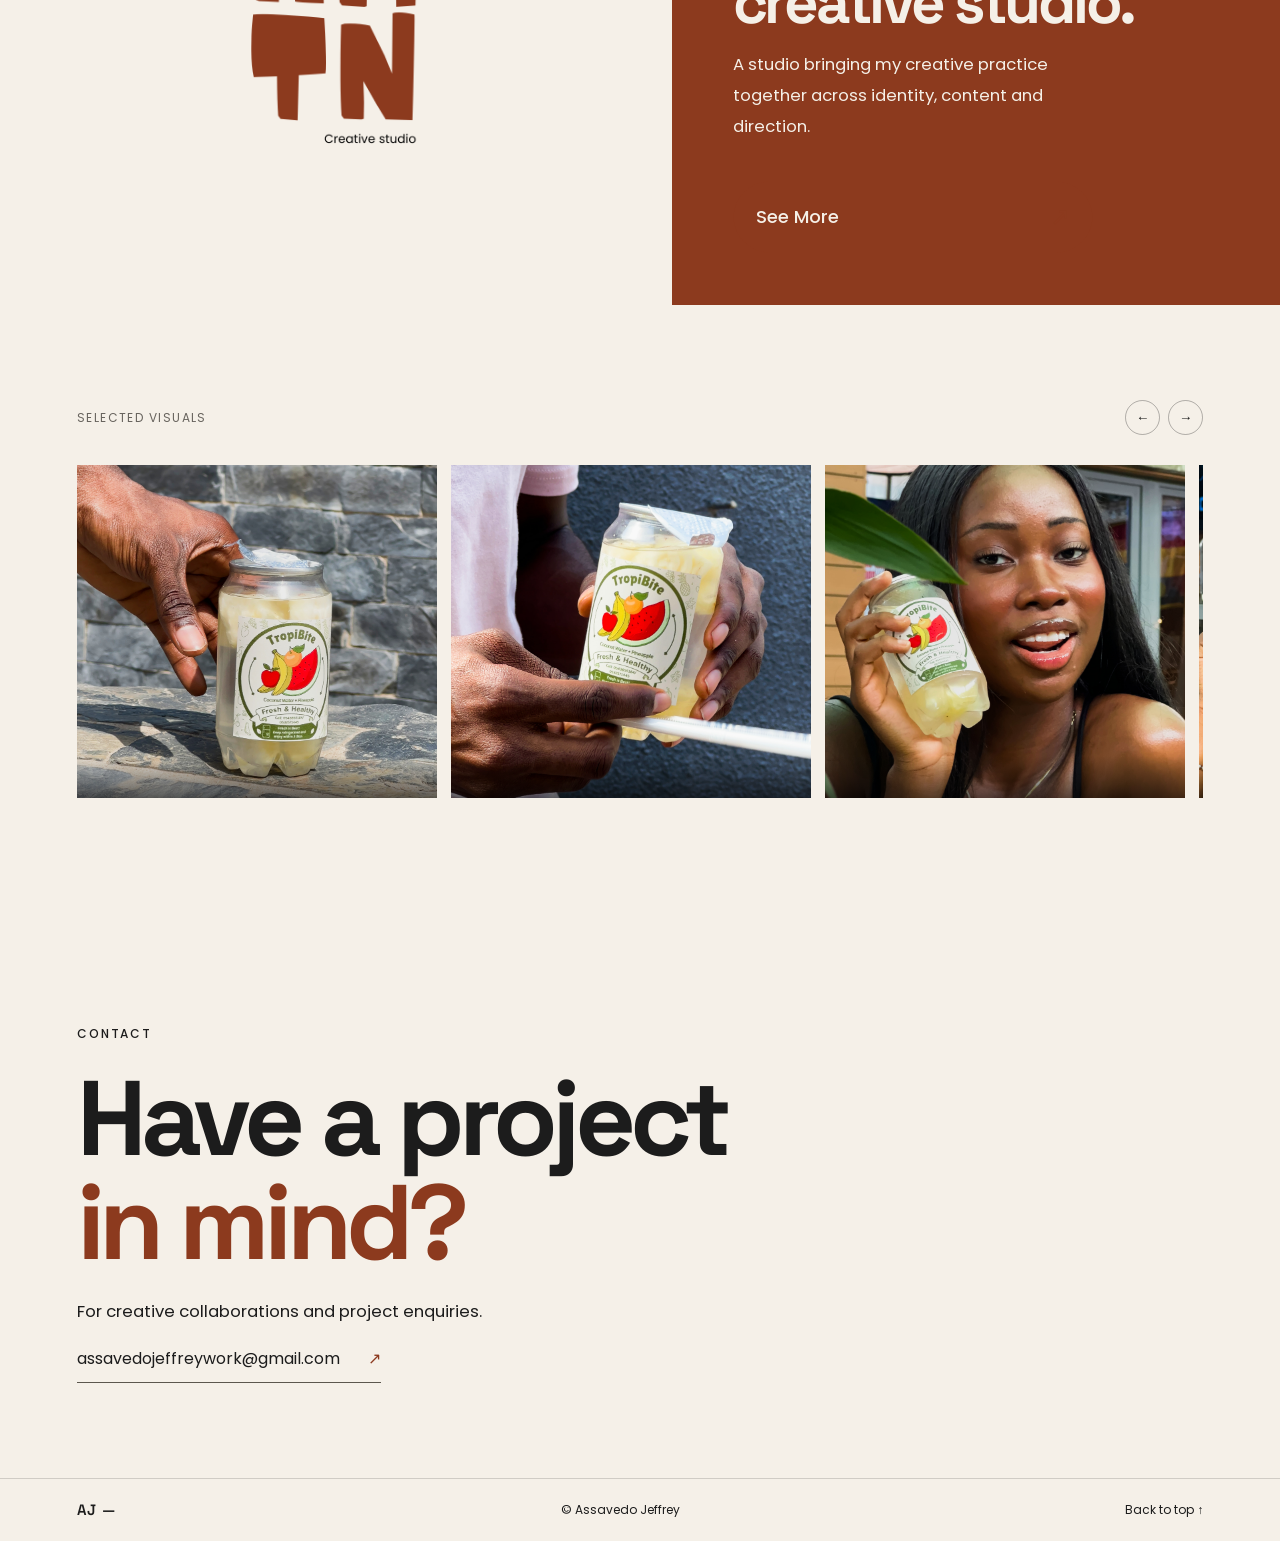
==== commit 740f89db: "Preview cream and terracotta portfolio theme" ====
--- a/index.html
+++ b/index.html
@@ -6,9 +6,9 @@
 <meta name="description" content="Graphic design, creative direction and visual work by Assavedo Jeffrey.">
 <link rel="preconnect" href="https://fonts.googleapis.com"><link rel="preconnect" href="https://fonts.gstatic.com" crossorigin>
 <link href="https://fonts.googleapis.com/css2?family=Poppins:wght@400;500;600&family=Space+Grotesk:wght@400;500;600;700&display=swap" rel="stylesheet">
-<link rel="stylesheet" href="site.css?v=everpages-performance-20261112">
+<link rel="stylesheet" href="site.css?v=portfolio-theme-preview-20261112">
 </head>
-<body>
+<body class="portfolio-theme-preview">
 <header class="site-nav"><div class="wrap nav-inner"><a class="logo" href="#home">Assavedo Jeffrey</a><nav class="nav-links" aria-label="Main navigation"><a href="#about">About</a><a href="#brands">Brands</a><a href="gallery.html?v=everpages-20261112">Gallery</a><a href="graphic-design.html">Graphic Design</a><a href="#harmatan">HARMATAN</a><a href="#contact">Contact</a></nav></div></header>
 <main>
 <section class="hero" id="home"><img class="hero-image" src="images/hero-1.jpg" alt="Assavedo Jeffrey" fetchpriority="high"><div class="hero-copy"><h1>Assavedo<br>Jeffrey</h1><p>“A jack of all trades is a master of none, but oftentimes better than a master of one,” so I invite you to my creative world.</p><a class="hero-link" href="#brands">Explore selected work <span>↓</span></a></div><div class="hero-foot"><span>Portfolio / 2026</span><span>01 — 05</span></div></section>
@@ -48,4 +48,4 @@
 </div></section>
 <section class="contact-section" id="contact"><div class="wrap contact-inner"><p class="eyebrow">Contact</p><h2>Have a project<br><em>in mind?</em></h2><p>For creative collaborations and project enquiries.</p><a href="mailto:assavedojeffreywork@gmail.com">assavedojeffreywork@gmail.com <span>↗︎</span></a></div></section>
 </main><footer class="site-footer"><div class="wrap"><a class="logo" href="#home">AJ<span>—</span></a><span>© Assavedo Jeffrey</span><a href="#home">Back to top ↑︎</a></div></footer>
-<script src="site.js?v=everpages-performance-20261112" defer></script></body></html>+<script src="site.js?v=portfolio-theme-preview-20261112" defer></script></body></html>
--- a/site.css
+++ b/site.css
@@ -469,3 +469,167 @@
 @media(prefers-reduced-motion:reduce){.everpages-bar-track i,.everpages-work-grid img{transition:none}}
 .archive-brand-image-everpages{display:block;background:#242321}
 .archive-brand-image-everpages>img{transition:transform .5s ease,opacity .25s}
+
+/* Reversible portfolio palette preview.
+   Remove "portfolio-theme-preview" from each page body to restore the previous dark theme. */
+body.portfolio-theme-preview{
+ --bg:#f5f0e8;--panel:#ebe4d9;--ink:#1c1c1c;--muted:#68645e;--line:#1c1c1c2b;
+ --ochre:#8c3a1e;--terra:#8c3a1e;
+ background:#f5f0e8;color:#1c1c1c;
+}
+body.portfolio-theme-preview .site-nav,
+body.portfolio-theme-preview .site-nav.is-solid,
+body.portfolio-theme-preview .harmatan-theme .site-nav.is-solid{
+ background:rgba(245,240,232,.94);border-bottom-color:#1c1c1c25;
+}
+body.portfolio-theme-preview .logo,
+body.portfolio-theme-preview .nav-links a{color:#1c1c1c}
+body.portfolio-theme-preview .nav-links a:hover{color:#8c3a1e}
+body.portfolio-theme-preview .nav-hover-oval{background:#8c3a1e14;border-color:#8c3a1e55}
+body.portfolio-theme-preview .about-section,
+body.portfolio-theme-preview .brands,
+body.portfolio-theme-preview .selected-work,
+body.portfolio-theme-preview .everpages-performance,
+body.portfolio-theme-preview .everpages-about,
+body.portfolio-theme-preview .everpages-selected,
+body.portfolio-theme-preview .detail-story,
+body.portfolio-theme-preview .detail-roles,
+body.portfolio-theme-preview .detail-gallery,
+body.portfolio-theme-preview .page-top,
+body.portfolio-theme-preview .archive-brands,
+body.portfolio-theme-preview .archive-results,
+body.portfolio-theme-preview .hmt-intro,
+body.portfolio-theme-preview .hmt-services{background:#f5f0e8;color:#1c1c1c}
+body.portfolio-theme-preview .design-feature,
+body.portfolio-theme-preview .upwork-trigger,
+body.portfolio-theme-preview .upwork-dialog,
+body.portfolio-theme-preview .archive-lightbox,
+body.portfolio-theme-preview .hmt-service,
+body.portfolio-theme-preview .hmt-services article,
+body.portfolio-theme-preview .hmt-client-card,
+body.portfolio-theme-preview .showcase-grid figure,
+body.portfolio-theme-preview .slide-card,
+body.portfolio-theme-preview .everpages-work-grid figure,
+body.portfolio-theme-preview .archive-image-card,
+body.portfolio-theme-preview .archive-brand-image,
+body.portfolio-theme-preview .archive-hero{background:#ebe4d9;color:#1c1c1c}
+body.portfolio-theme-preview .design-copy,
+body.portfolio-theme-preview .design-copy h2,
+body.portfolio-theme-preview .design-copy .eyebrow,
+body.portfolio-theme-preview .design-copy>p:not(.eyebrow),
+body.portfolio-theme-preview .upwork-trigger,
+body.portfolio-theme-preview .upwork-trigger-copy,
+body.portfolio-theme-preview .upwork-dialog,
+body.portfolio-theme-preview .upwork-dialog .upwork-intro,
+body.portfolio-theme-preview .upwork-services,
+body.portfolio-theme-preview .upwork-facts span,
+body.portfolio-theme-preview .page-top,
+body.portfolio-theme-preview .page-top p,
+body.portfolio-theme-preview .detail-story,
+body.portfolio-theme-preview .detail-roles,
+body.portfolio-theme-preview .detail-gallery,
+body.portfolio-theme-preview .archive-page,
+body.portfolio-theme-preview .archive-section-head>p,
+body.portfolio-theme-preview .archive-results-copy,
+body.portfolio-theme-preview .archive-back,
+body.portfolio-theme-preview .everpages-heading,
+body.portfolio-theme-preview .everpages-summary,
+body.portfolio-theme-preview .everpages-section-head>p,
+body.portfolio-theme-preview .everpages-selected-heading>p,
+body.portfolio-theme-preview .everpages-about>div+div>p,
+body.portfolio-theme-preview .site-footer{color:#1c1c1c}
+body.portfolio-theme-preview .design-feature{background:#f5f0e8}
+body.portfolio-theme-preview .design-photo{background:#ded5c8}
+body.portfolio-theme-preview .brand-photo,
+body.portfolio-theme-preview .archive-brand-image{background:#e6ded2}
+body.portfolio-theme-preview .brand-photo>span{background:#8c3a1e;color:#f5f0e8}
+body.portfolio-theme-preview .harmatan-home{background:#8c3a1e;color:#f5f0e8}
+body.portfolio-theme-preview .harmatan-home .section-label,
+body.portfolio-theme-preview .harmatan-home .hmt-word,
+body.portfolio-theme-preview .harmatan-home .harmatan-copy h2,
+body.portfolio-theme-preview .harmatan-home .harmatan-copy>p{color:#f5f0e8}
+body.portfolio-theme-preview .cream-link{background:#8c3a1e;color:#f5f0e8;border-color:#8c3a1e}
+body.portfolio-theme-preview .cream-link span,
+body.portfolio-theme-preview .hero-link span,
+body.portfolio-theme-preview .line-link span{color:#8c3a1e}
+body.portfolio-theme-preview .hero-link,
+body.portfolio-theme-preview .line-link{color:#1c1c1c;border-color:#8c3a1e}
+body.portfolio-theme-preview .contact-section,
+body.portfolio-theme-preview .hmt-contact{background:#f5f0e8;color:#1c1c1c}
+body.portfolio-theme-preview .contact-section h2,
+body.portfolio-theme-preview .contact-section .eyebrow,
+body.portfolio-theme-preview .contact-section p,
+body.portfolio-theme-preview .contact-section a,
+body.portfolio-theme-preview .site-footer a,
+body.portfolio-theme-preview .site-footer span{color:#1c1c1c}
+body.portfolio-theme-preview .contact-section h2 em{color:#8c3a1e}
+body.portfolio-theme-preview .site-footer{border-top:1px solid #1c1c1c2b}
+body.portfolio-theme-preview .detail-nums>div,
+body.portfolio-theme-preview .archive-brand-meta,
+body.portfolio-theme-preview .everpages-supporting-stats,
+body.portfolio-theme-preview .everpages-supporting-stats>div+div{border-color:#1c1c1c2b}
+body.portfolio-theme-preview .detail-nums span,
+body.portfolio-theme-preview .section-label,
+body.portfolio-theme-preview .eyebrow,
+body.portfolio-theme-preview .archive-brand-number,
+body.portfolio-theme-preview .archive-brand-count,
+body.portfolio-theme-preview .archive-results-copy,
+body.portfolio-theme-preview .everpages-supporting-stats span{color:#68645e}
+body.portfolio-theme-preview .section-label span:first-child,
+body.portfolio-theme-preview .eyebrow,
+body.portfolio-theme-preview .everpages-kicker,
+body.portfolio-theme-preview .everpages-bar-label span,
+body.portfolio-theme-preview .everpages-supporting-stats strong{color:#8c3a1e}
+body.portfolio-theme-preview .archive-hero-caption{background:#f5f0e8e8;color:#1c1c1c}
+body.portfolio-theme-preview .archive-hero-caption .eyebrow,
+body.portfolio-theme-preview .archive-hero-caption h1{color:#1c1c1c}
+body.portfolio-theme-preview .archive-hero-top,
+body.portfolio-theme-preview .archive-hero-count{color:#f5f0e8}
+body.portfolio-theme-preview .archive-hero-control,
+body.portfolio-theme-preview .archive-lightbox button{background:#f5f0e8;color:#1c1c1c}
+body.portfolio-theme-preview .archive-hero-dots{background:#1c1c1c35}
+body.portfolio-theme-preview .archive-hero-dots button{background:#f5f0e8a0}
+body.portfolio-theme-preview .archive-hero-dots button[aria-current=true]{background:#f5f0e8}
+body.portfolio-theme-preview .archive-brand-arrow,
+body.portfolio-theme-preview .archive-lightbox button:hover{background:#8c3a1e;color:#f5f0e8}
+body.portfolio-theme-preview .archive-image-card span,
+body.portfolio-theme-preview .showcase-grid figcaption,
+body.portfolio-theme-preview .showcase-grid .view-count{background:#1c1c1cb8;color:#f5f0e8}
+body.portfolio-theme-preview .archive-results{border-color:#1c1c1c2b}
+body.portfolio-theme-preview .hmt-hero,
+body.portfolio-theme-preview .hmt-editorial,
+body.portfolio-theme-preview .hmt-join{background:#8c3a1e;color:#f5f0e8}
+body.portfolio-theme-preview .hmt-hero h1,
+body.portfolio-theme-preview .hmt-hero p,
+body.portfolio-theme-preview .hmt-editorial h2,
+body.portfolio-theme-preview .hmt-editorial p,
+body.portfolio-theme-preview .hmt-join h2,
+body.portfolio-theme-preview .hmt-join p,
+body.portfolio-theme-preview .hmt-join a{color:#f5f0e8}
+body.portfolio-theme-preview .hmt-services article:hover{background:#8c3a1e;border-color:#8c3a1e}
+body.portfolio-theme-preview .iphone-frame{background:#1c1c1c}
+body.portfolio-theme-preview .iphone-photos .work-image{background:#ebe4d9}
+body.portfolio-theme-preview .design-tile{background:#ebe4d9}
+body.portfolio-theme-preview .tile-open{background:#8c3a1e;color:#f5f0e8}
+body.portfolio-theme-preview .slider-controls button{color:#1c1c1c;border-color:#1c1c1c50}
+body.portfolio-theme-preview .slider-controls button:hover{background:#8c3a1e;color:#f5f0e8}
+body.portfolio-theme-preview .upwork-trigger-arrow{color:#8c3a1e}
+body.portfolio-theme-preview .upwork-trigger:hover,
+body.portfolio-theme-preview .upwork-trigger:focus-visible{background:#e5d9ca;border-color:#8c3a1e}
+body.portfolio-theme-preview .upwork-close{color:#1c1c1c}
+body.portfolio-theme-preview .upwork-close:hover{background:#8c3a1e;color:#f5f0e8}
+body.portfolio-theme-preview .archive-brand-card[aria-expanded=true] .archive-brand-meta strong,
+body.portfolio-theme-preview .archive-brand-card[aria-expanded=true] .archive-brand-number{color:#8c3a1e}
+body.portfolio-theme-preview .everpages-bar-track{background:#1c1c1c16}
+body.portfolio-theme-preview .everpages-bar-track i{background:linear-gradient(90deg,#8c3a1e,#c9973a)}
+@media(prefers-reduced-motion:reduce){body.portfolio-theme-preview *{scroll-behavior:auto}}
+
+body.portfolio-theme-preview .graphic-gallery-page,
+body.portfolio-theme-preview .graphic-work-page{background:#f5f0e8;color:#1c1c1c}
+body.portfolio-theme-preview .graphic-gallery-page h1,
+body.portfolio-theme-preview .graphic-gallery-page h2,
+body.portfolio-theme-preview .graphic-work-page h1,
+body.portfolio-theme-preview .graphic-work-page h2{color:#1c1c1c}
+body.portfolio-theme-preview .hmt-gallery-grid figure{background:#ebe4d9}
+body.portfolio-theme-preview .hmt-gallery-grid figcaption{background:linear-gradient(transparent,#1c1c1c9c);color:#f5f0e8}
+body.portfolio-theme-preview.archive-page{--archive-ink:#1c1c1c;--archive-soft:#68645e;--archive-line:#1c1c1c2b}
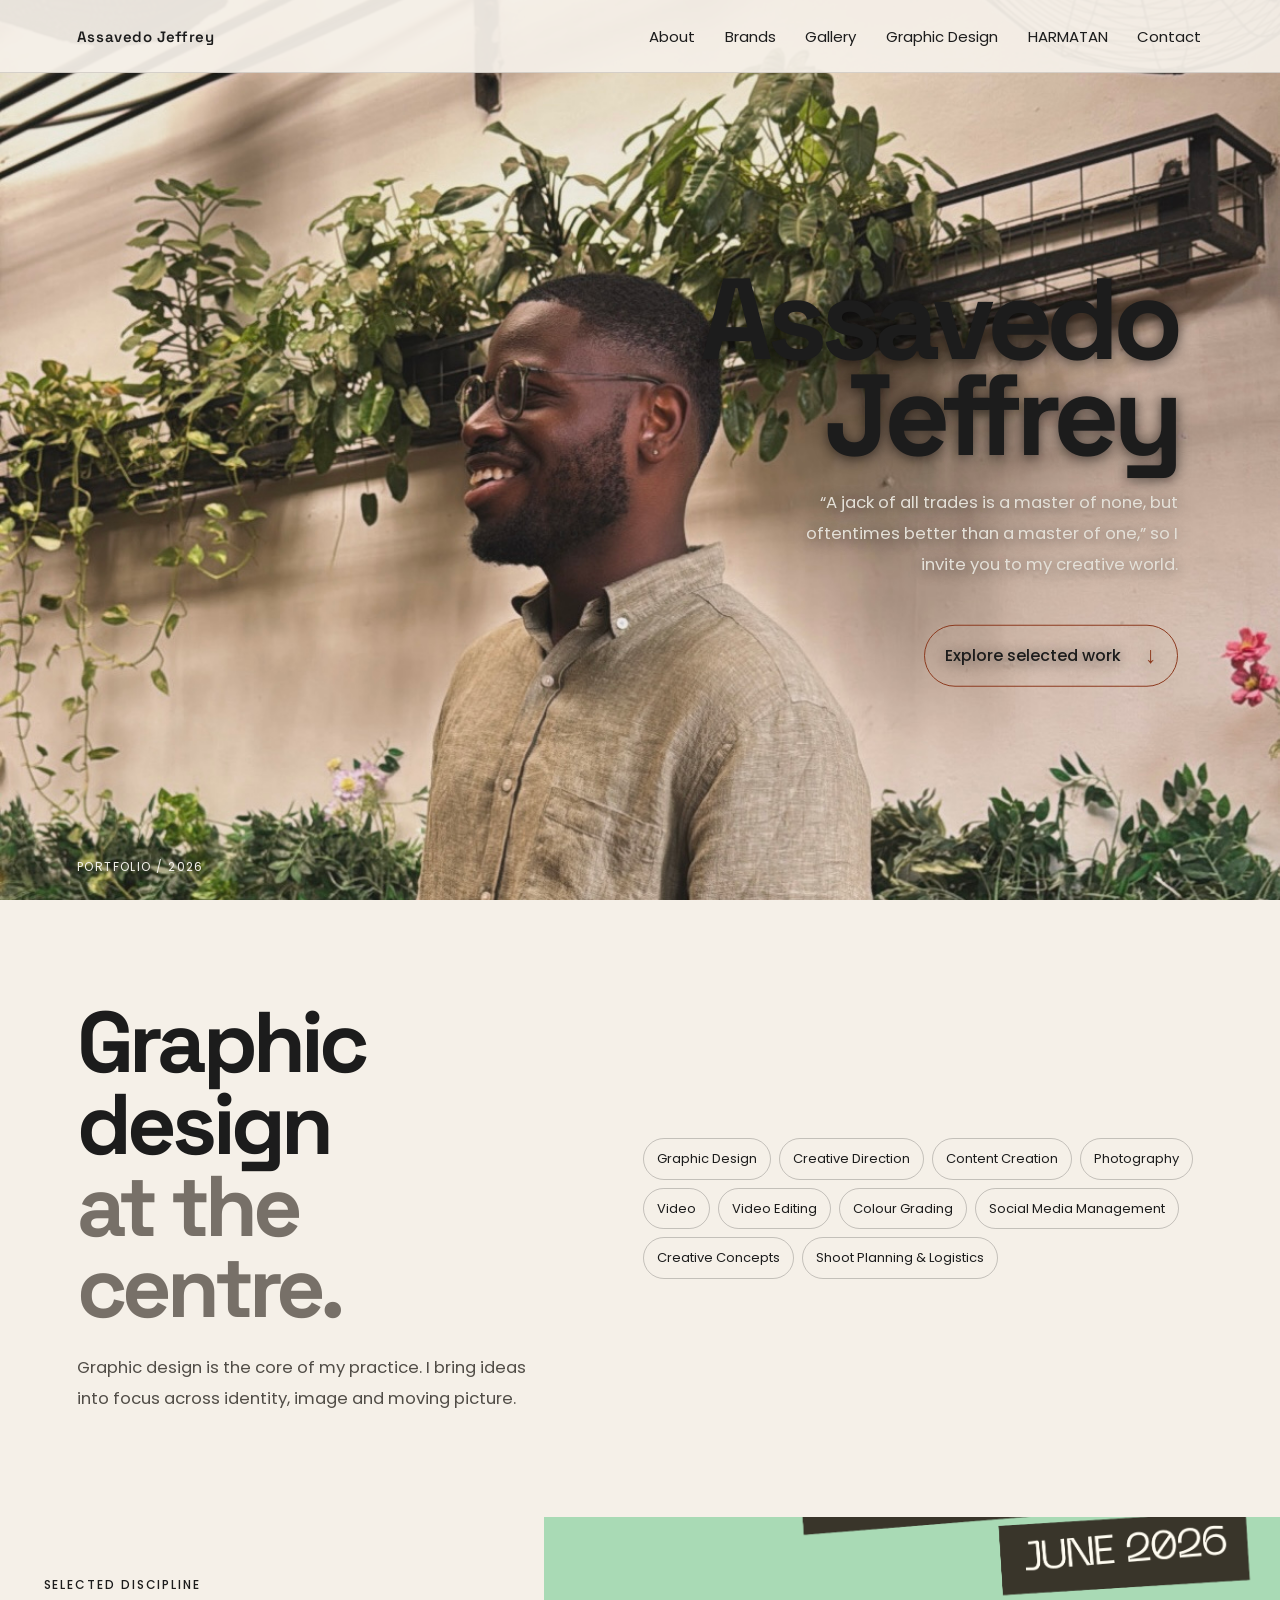
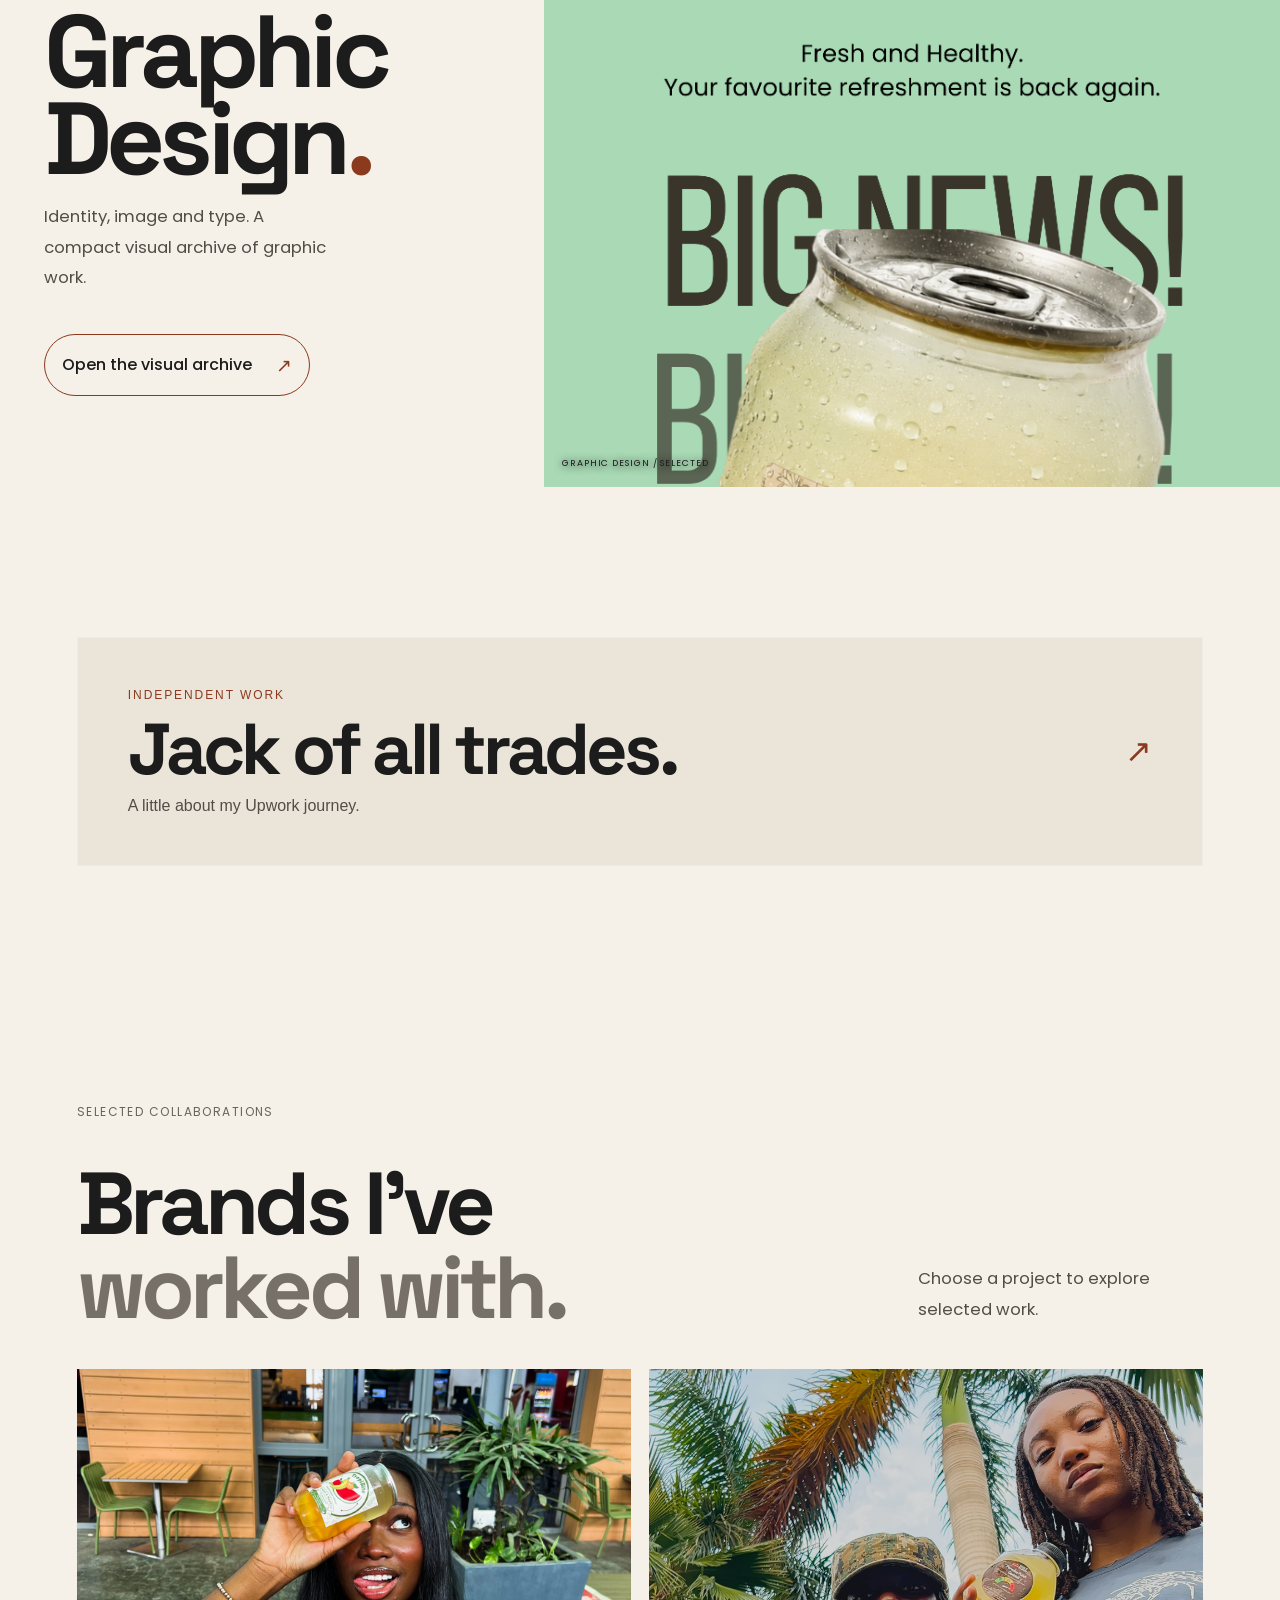
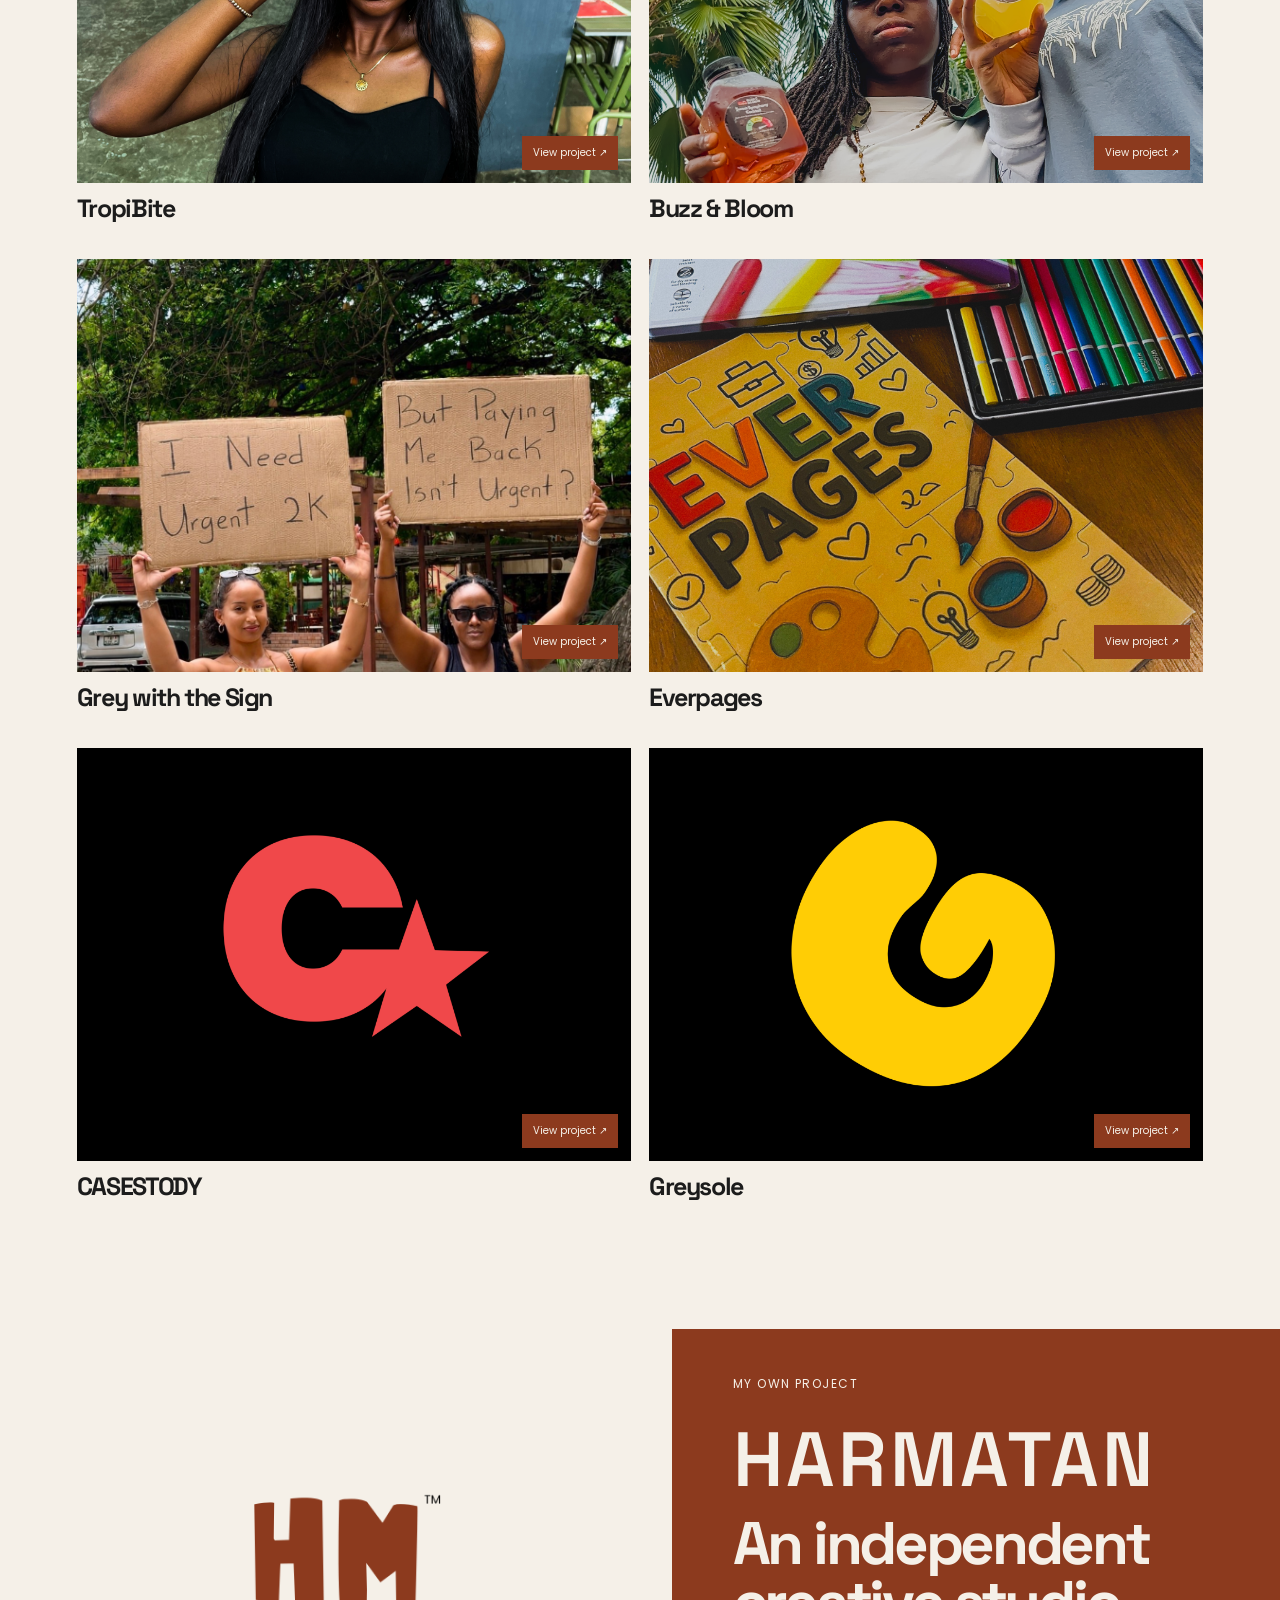
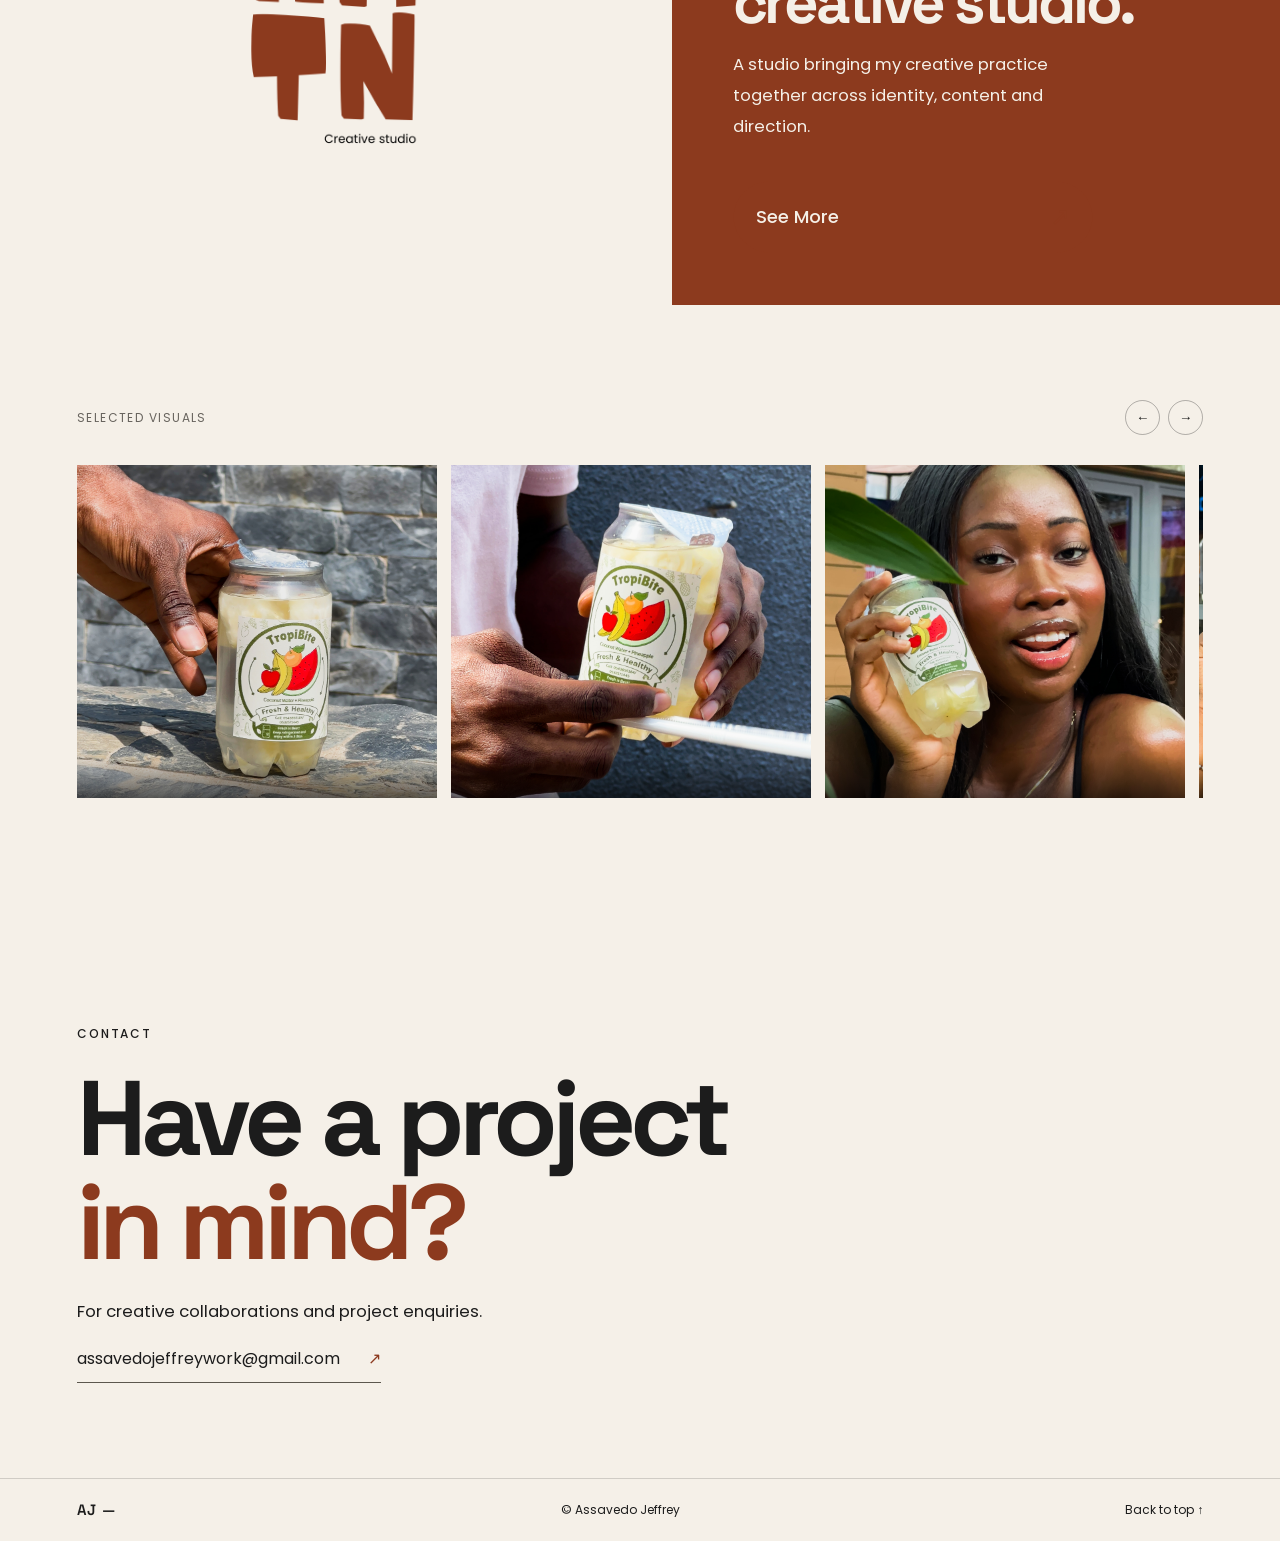
==== commit ee5a9e36: "Improve contrast in cream theme preview" ====
--- a/index.html
+++ b/index.html
@@ -6,7 +6,7 @@
 <meta name="description" content="Graphic design, creative direction and visual work by Assavedo Jeffrey.">
 <link rel="preconnect" href="https://fonts.googleapis.com"><link rel="preconnect" href="https://fonts.gstatic.com" crossorigin>
 <link href="https://fonts.googleapis.com/css2?family=Poppins:wght@400;500;600&family=Space+Grotesk:wght@400;500;600;700&display=swap" rel="stylesheet">
-<link rel="stylesheet" href="site.css?v=portfolio-theme-preview-20261112">
+<link rel="stylesheet" href="site.css?v=portfolio-theme-preview-20261112b">
 </head>
 <body class="portfolio-theme-preview">
 <header class="site-nav"><div class="wrap nav-inner"><a class="logo" href="#home">Assavedo Jeffrey</a><nav class="nav-links" aria-label="Main navigation"><a href="#about">About</a><a href="#brands">Brands</a><a href="gallery.html?v=everpages-20261112">Gallery</a><a href="graphic-design.html">Graphic Design</a><a href="#harmatan">HARMATAN</a><a href="#contact">Contact</a></nav></div></header>
--- a/site.css
+++ b/site.css
@@ -633,3 +633,33 @@
 body.portfolio-theme-preview .hmt-gallery-grid figure{background:#ebe4d9}
 body.portfolio-theme-preview .hmt-gallery-grid figcaption{background:linear-gradient(transparent,#1c1c1c9c);color:#f5f0e8}
 body.portfolio-theme-preview.archive-page{--archive-ink:#1c1c1c;--archive-soft:#68645e;--archive-line:#1c1c1c2b}
+
+/* Contrast tuning for the cream theme preview. */
+body.portfolio-theme-preview .about-content>p,
+body.portfolio-theme-preview .about-content p,
+body.portfolio-theme-preview .about-bottom>p,
+body.portfolio-theme-preview .section-heading>p,
+body.portfolio-theme-preview .everpages-summary,
+body.portfolio-theme-preview .everpages-section-head>p,
+body.portfolio-theme-preview .everpages-selected-heading>p,
+body.portfolio-theme-preview .everpages-about>div+div>p,
+body.portfolio-theme-preview .hmt-intro-copy>p,
+body.portfolio-theme-preview .archive-section-head>p,
+body.portfolio-theme-preview .archive-results-copy,
+body.portfolio-theme-preview .detail-story>div>p,
+body.portfolio-theme-preview .detail-roles>div>p,
+body.portfolio-theme-preview .design-copy>p:not(.eyebrow),
+body.portfolio-theme-preview .upwork-trigger-copy,
+body.portfolio-theme-preview .upwork-dialog .upwork-intro,
+body.portfolio-theme-preview .upwork-services,
+body.portfolio-theme-preview .upwork-facts span{color:#514d47}
+body.portfolio-theme-preview .skill-list span,
+body.portfolio-theme-preview .voice-tags span{color:#1c1c1c;border-color:#1c1c1c3a}
+body.portfolio-theme-preview .about-content h2 em,
+body.portfolio-theme-preview .section-heading h2 em,
+body.portfolio-theme-preview .everpages-section-head h2 em{color:#777068}
+body.portfolio-theme-preview .archive-brand-number,
+body.portfolio-theme-preview .archive-brand-count,
+body.portfolio-theme-preview .section-label,
+body.portfolio-theme-preview .detail-nums span,
+body.portfolio-theme-preview .everpages-supporting-stats span{color:#68645e}
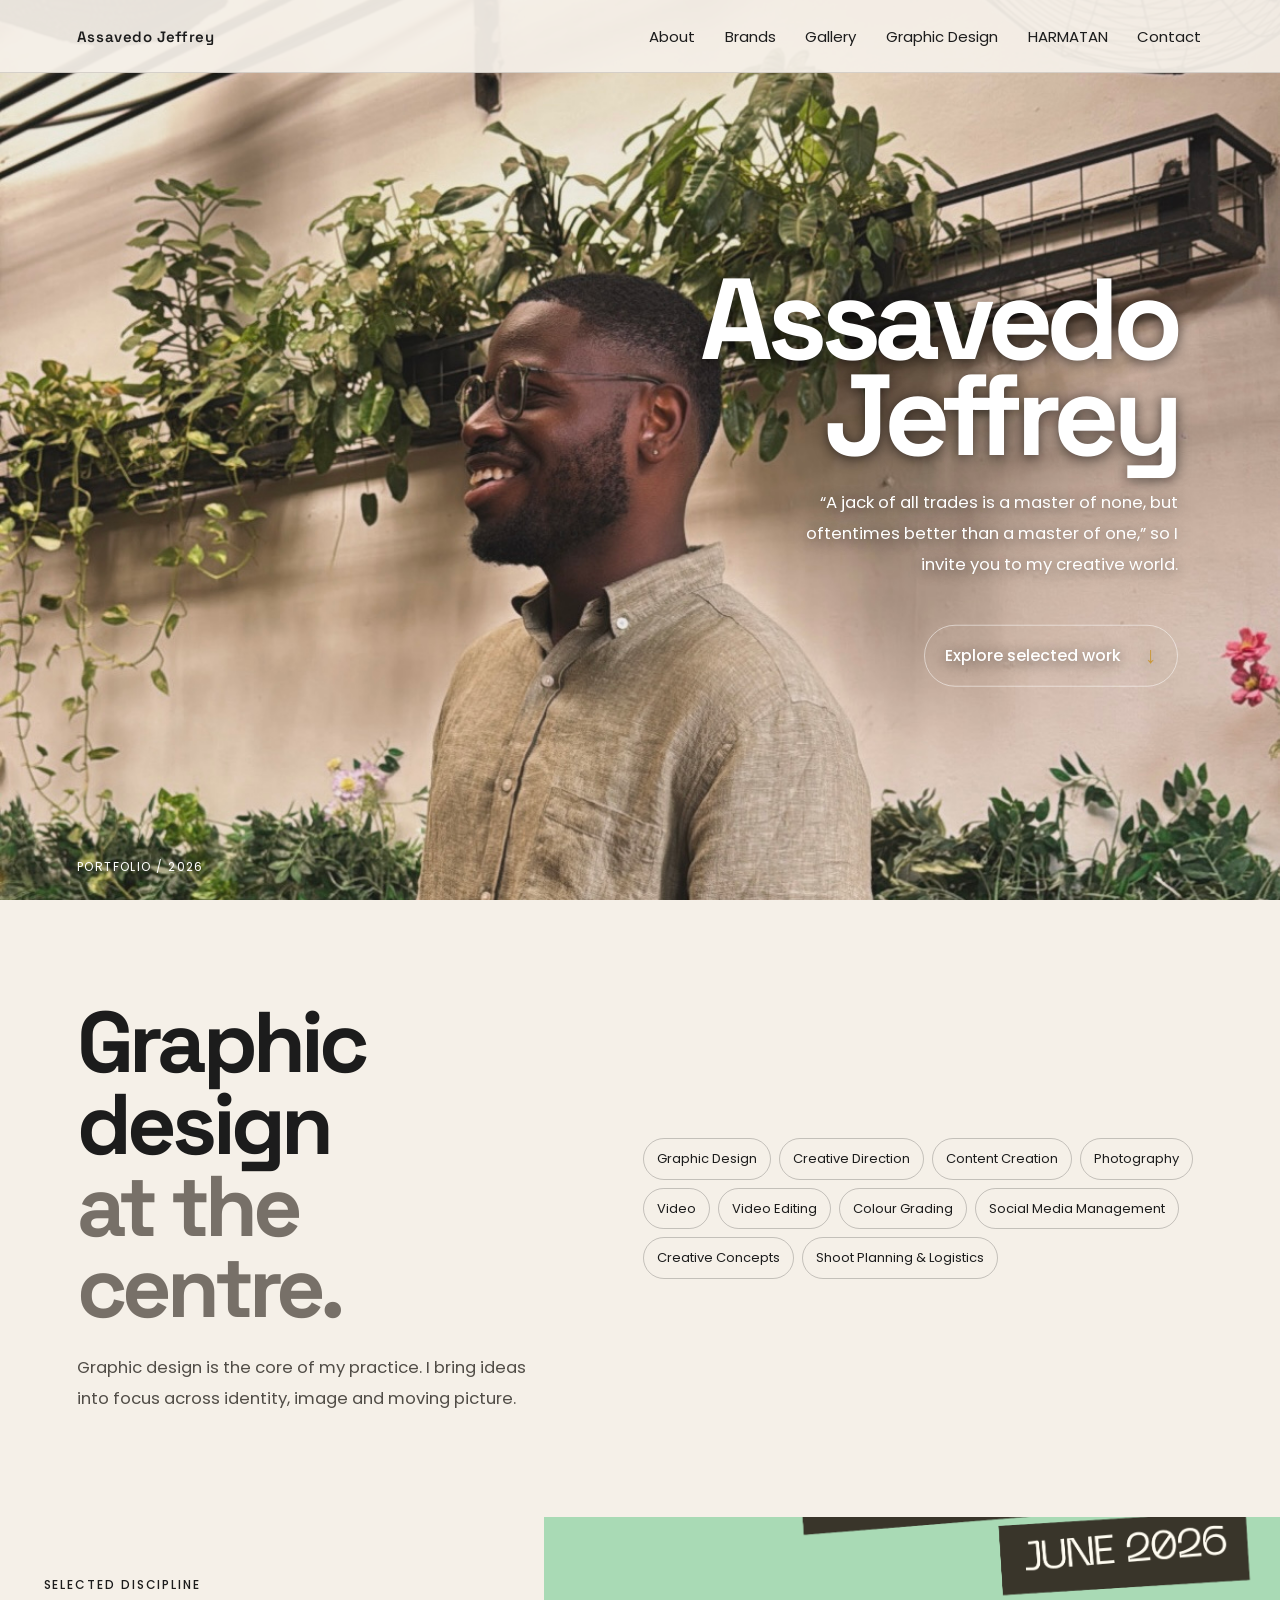
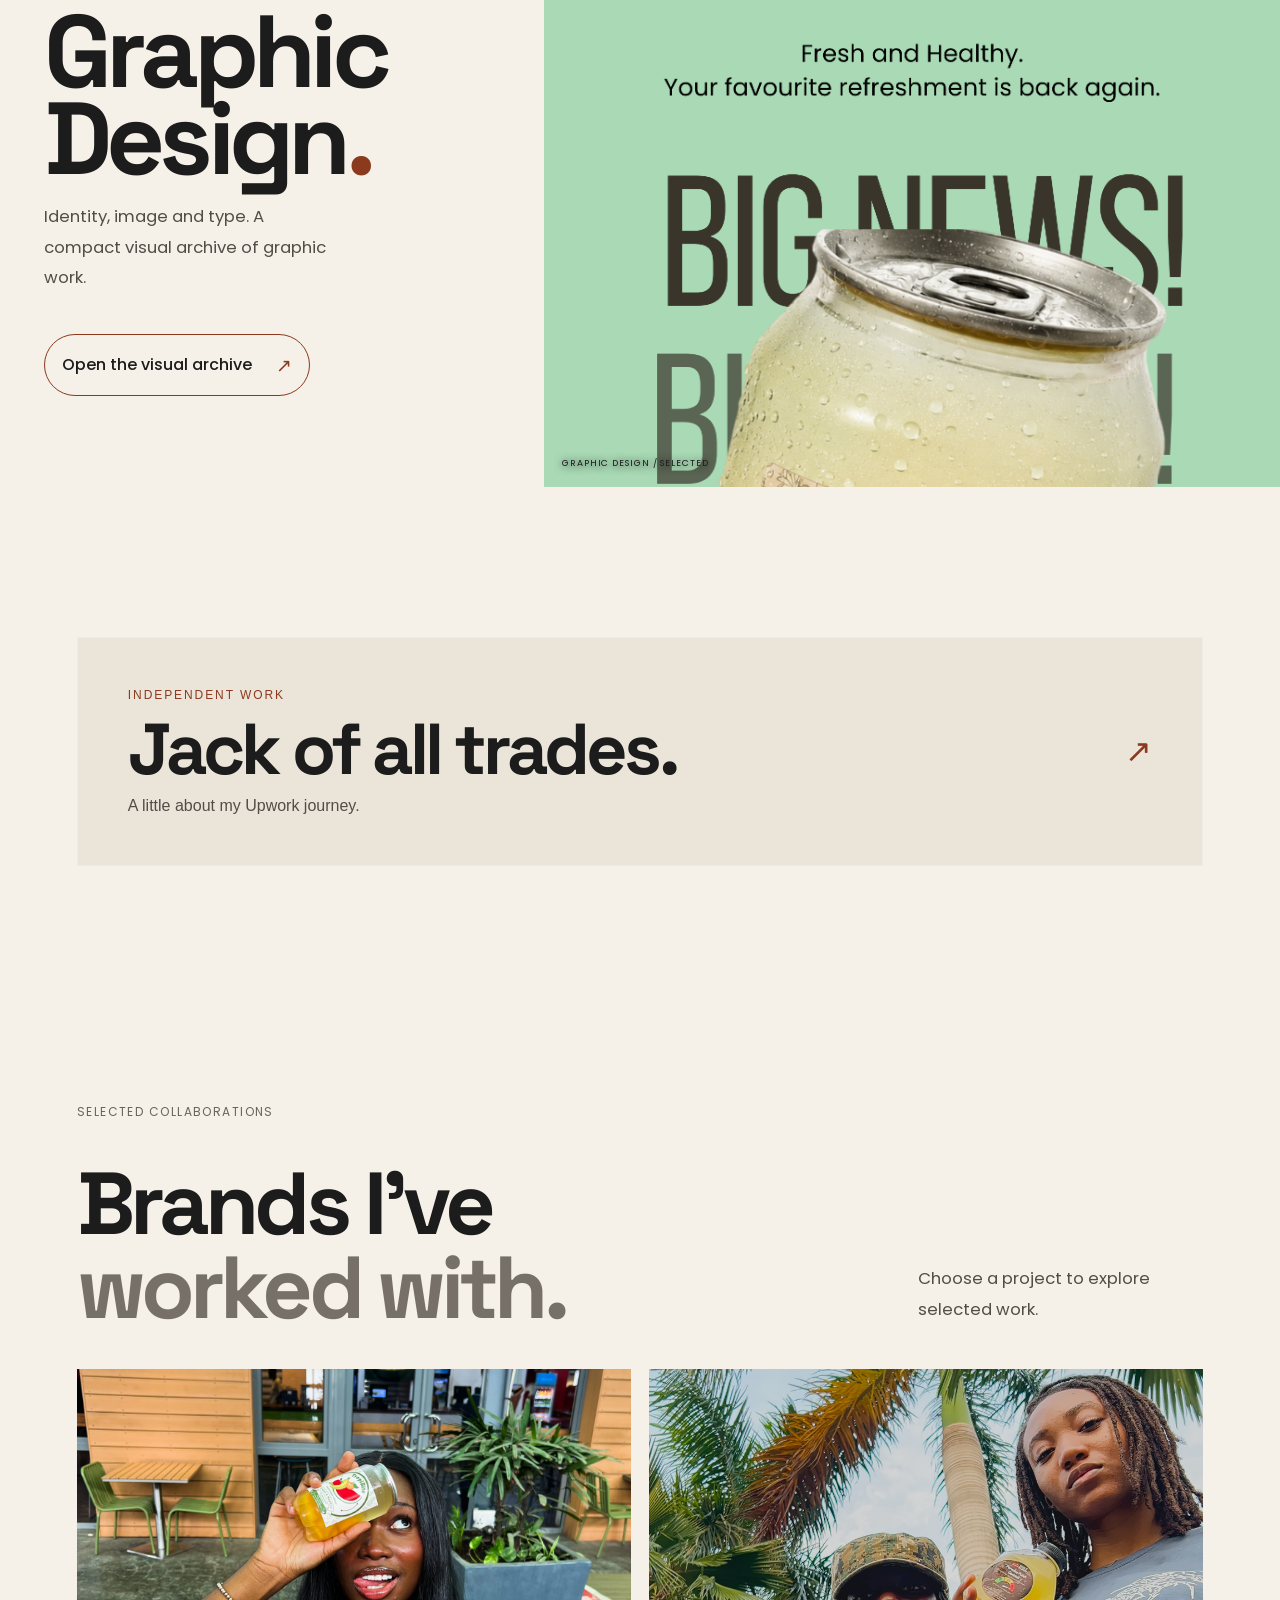
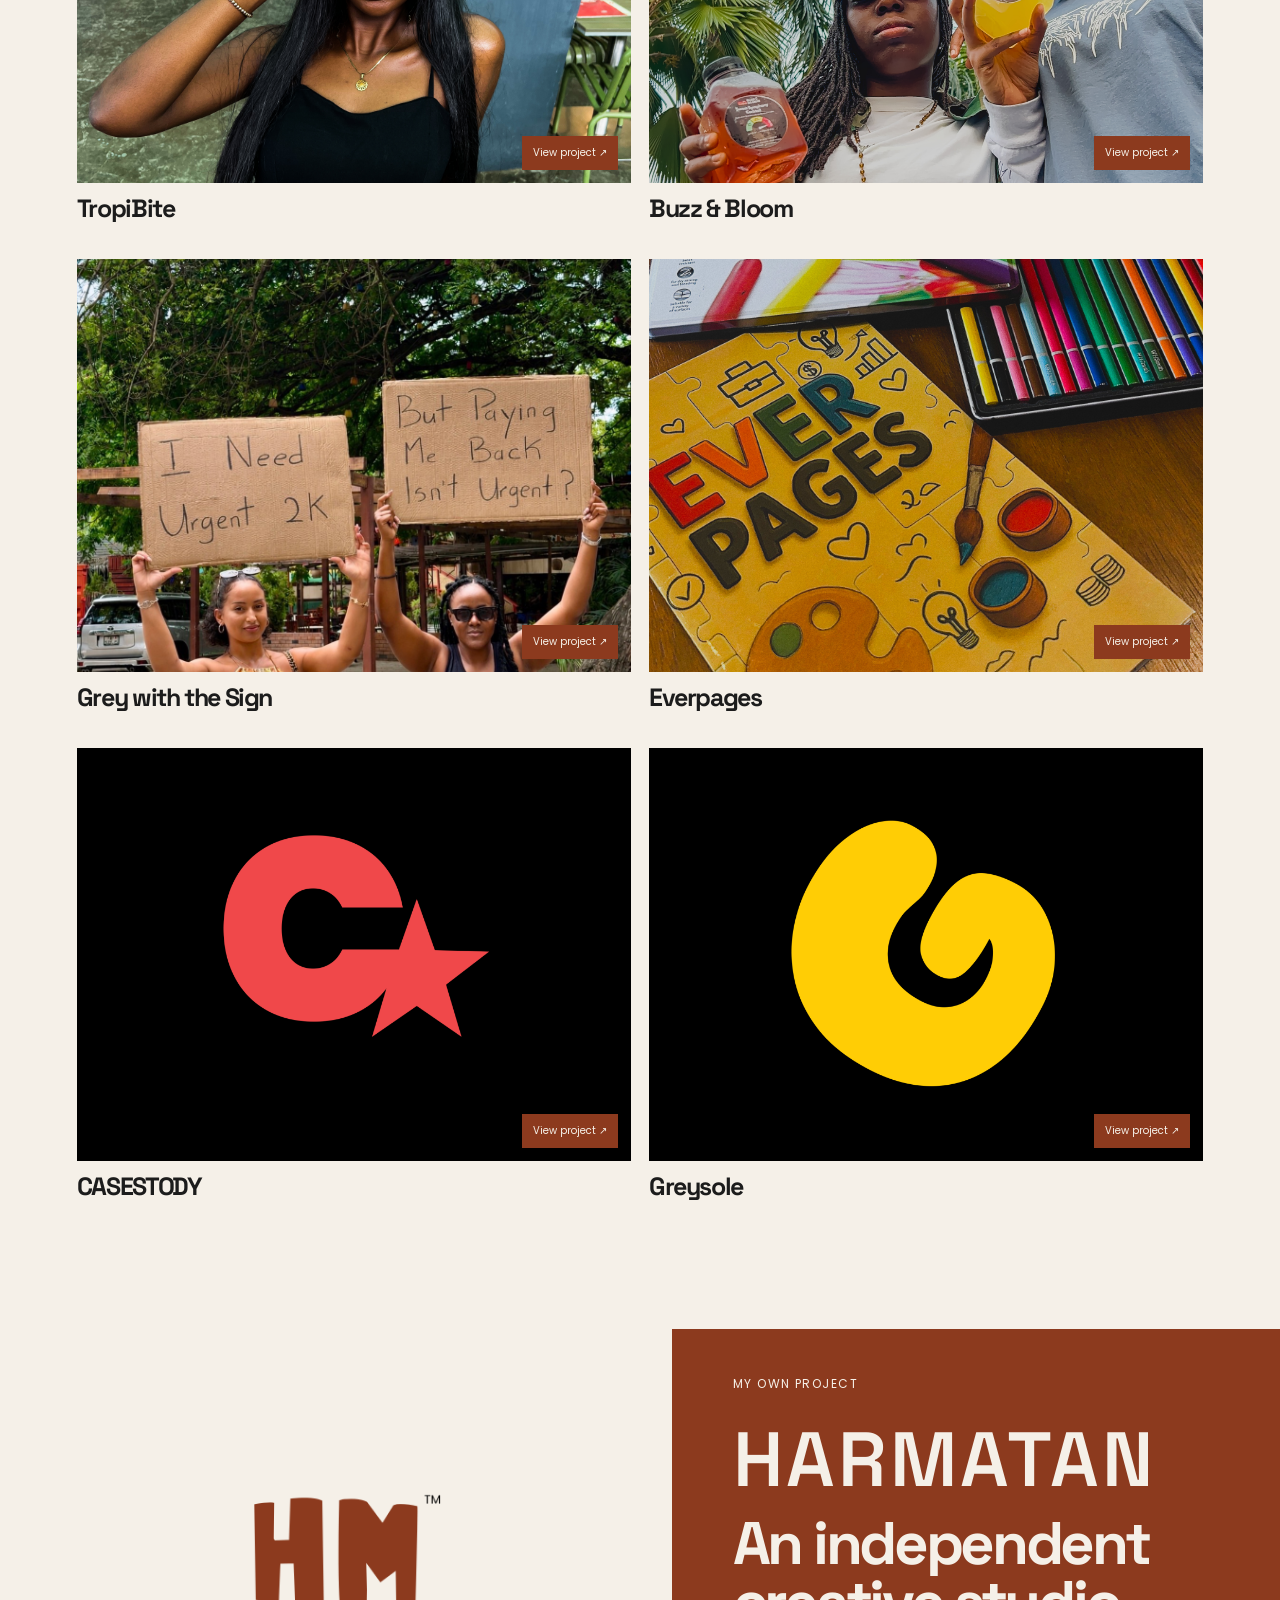
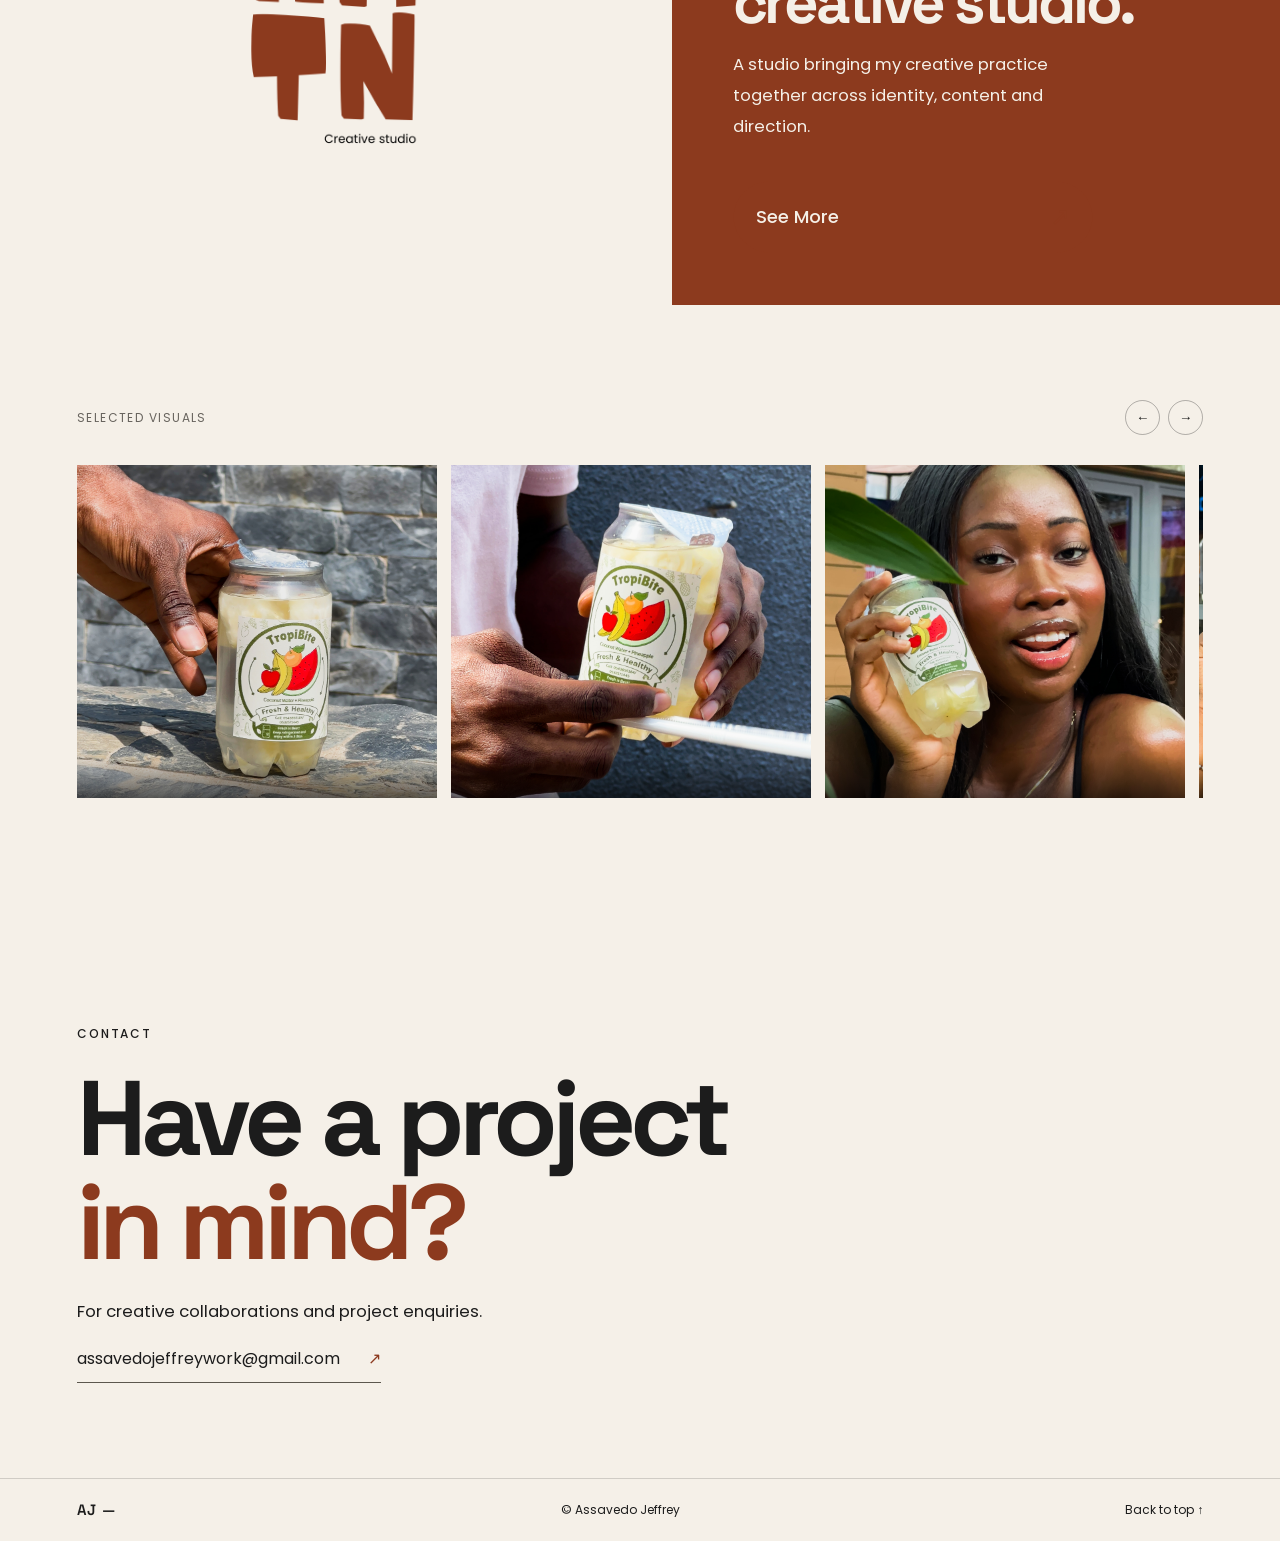
==== commit c64d7150: "Keep hero text legible in light theme" ====
--- a/index.html
+++ b/index.html
@@ -6,7 +6,7 @@
 <meta name="description" content="Graphic design, creative direction and visual work by Assavedo Jeffrey.">
 <link rel="preconnect" href="https://fonts.googleapis.com"><link rel="preconnect" href="https://fonts.gstatic.com" crossorigin>
 <link href="https://fonts.googleapis.com/css2?family=Poppins:wght@400;500;600&family=Space+Grotesk:wght@400;500;600;700&display=swap" rel="stylesheet">
-<link rel="stylesheet" href="site.css?v=portfolio-theme-preview-20261112b">
+<link rel="stylesheet" href="site.css?v=portfolio-theme-preview-20261112c">
 </head>
 <body class="portfolio-theme-preview">
 <header class="site-nav"><div class="wrap nav-inner"><a class="logo" href="#home">Assavedo Jeffrey</a><nav class="nav-links" aria-label="Main navigation"><a href="#about">About</a><a href="#brands">Brands</a><a href="gallery.html?v=everpages-20261112">Gallery</a><a href="graphic-design.html">Graphic Design</a><a href="#harmatan">HARMATAN</a><a href="#contact">Contact</a></nav></div></header>
--- a/site.css
+++ b/site.css
@@ -663,3 +663,13 @@
 body.portfolio-theme-preview .section-label,
 body.portfolio-theme-preview .detail-nums span,
 body.portfolio-theme-preview .everpages-supporting-stats span{color:#68645e}
+
+/* Preserve readable light hero typography over the homepage photograph. */
+body.portfolio-theme-preview .hero-copy,
+body.portfolio-theme-preview .hero-copy h1,
+body.portfolio-theme-preview .hero-copy>p:not(.eyebrow),
+body.portfolio-theme-preview .hero-foot,
+body.portfolio-theme-preview .role-list span{color:#fff}
+body.portfolio-theme-preview .hero-copy .eyebrow{color:#c9973a}
+body.portfolio-theme-preview .hero-link{color:#fff;border-color:#ffffff80}
+body.portfolio-theme-preview .hero-link span{color:#c9973a}
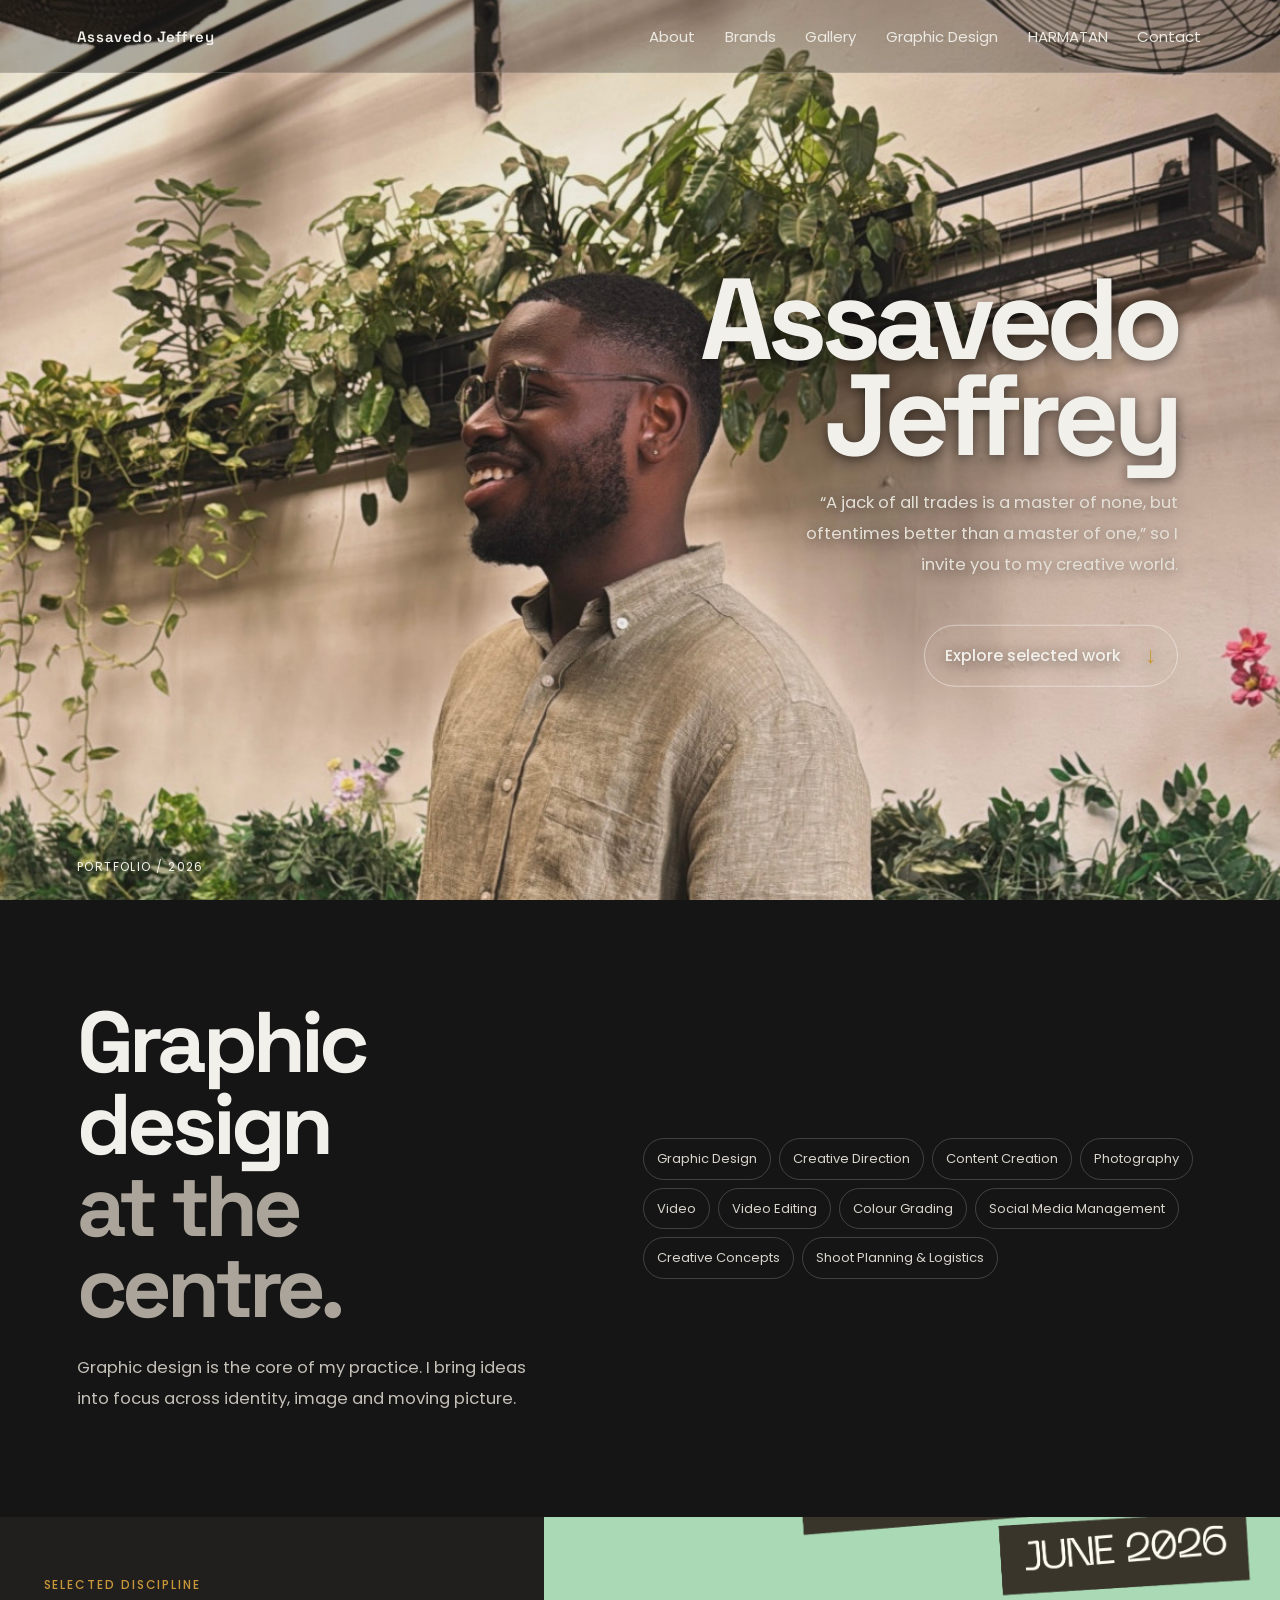
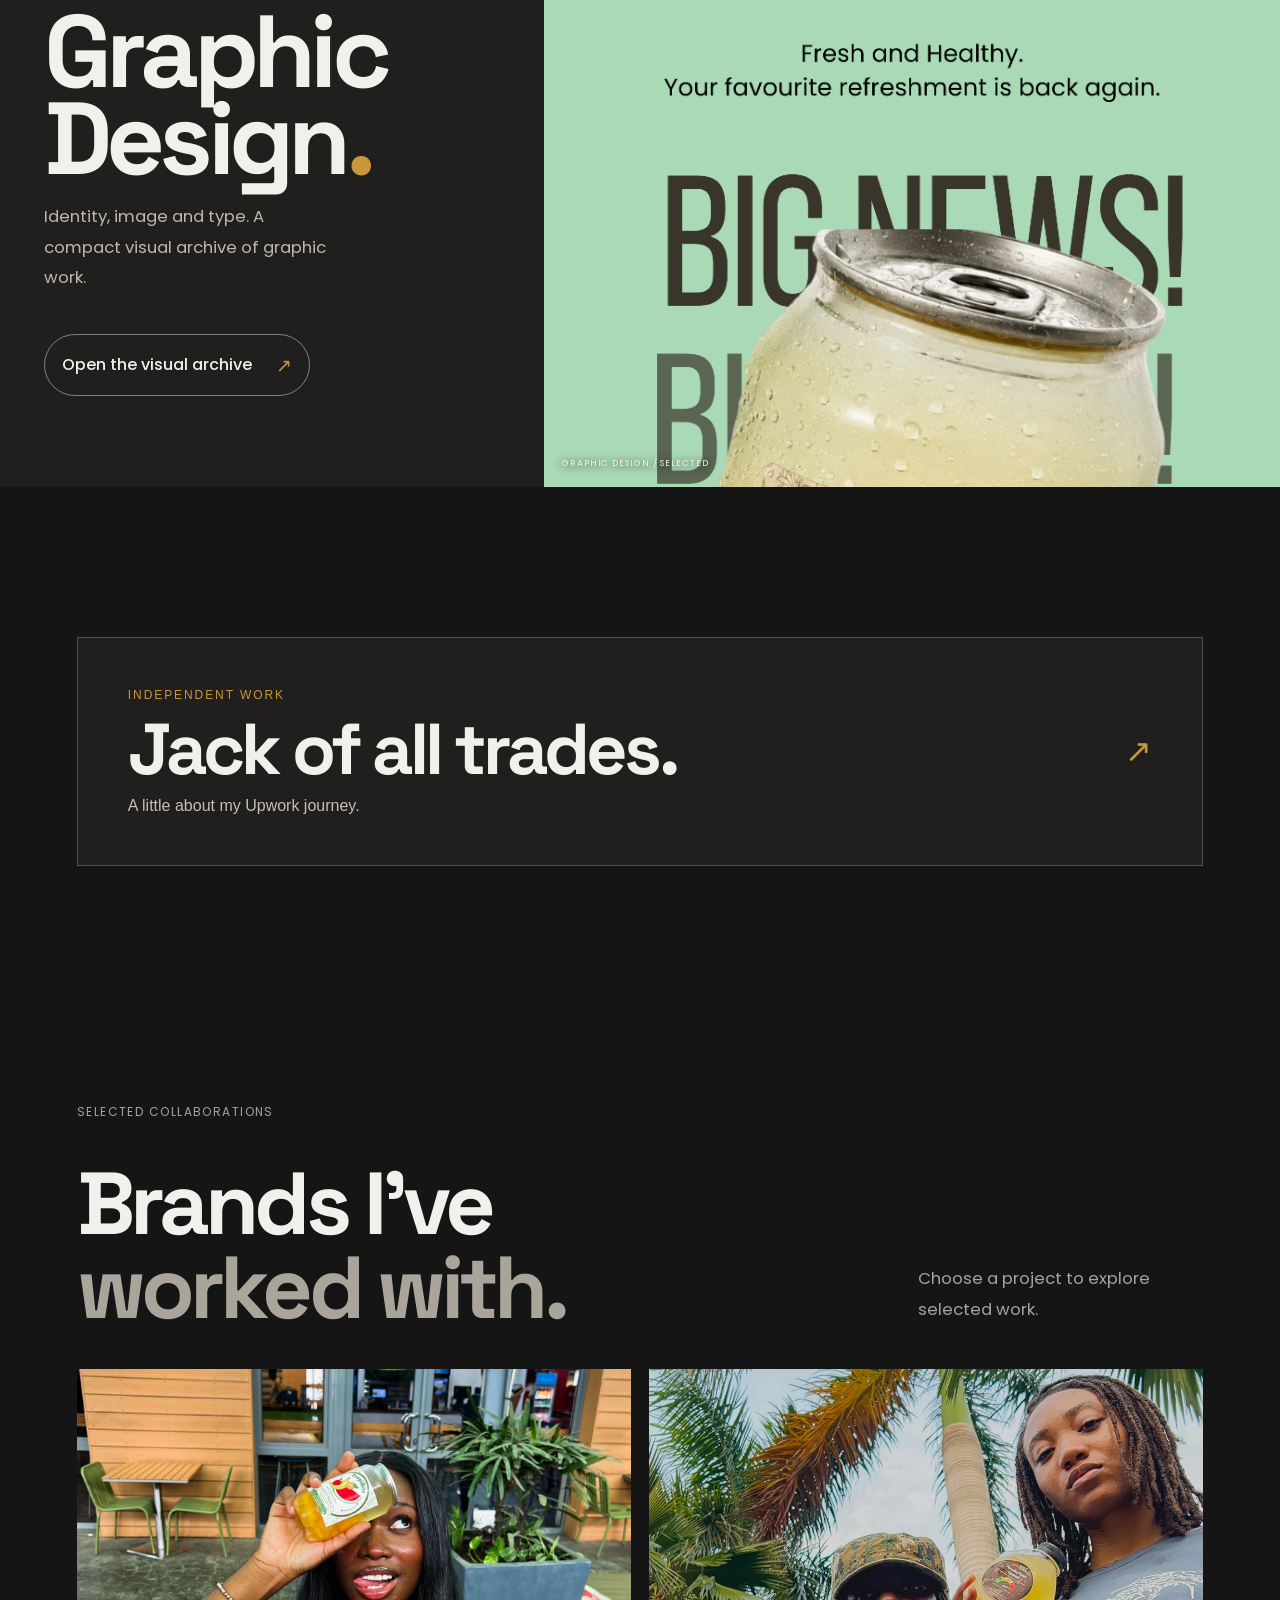
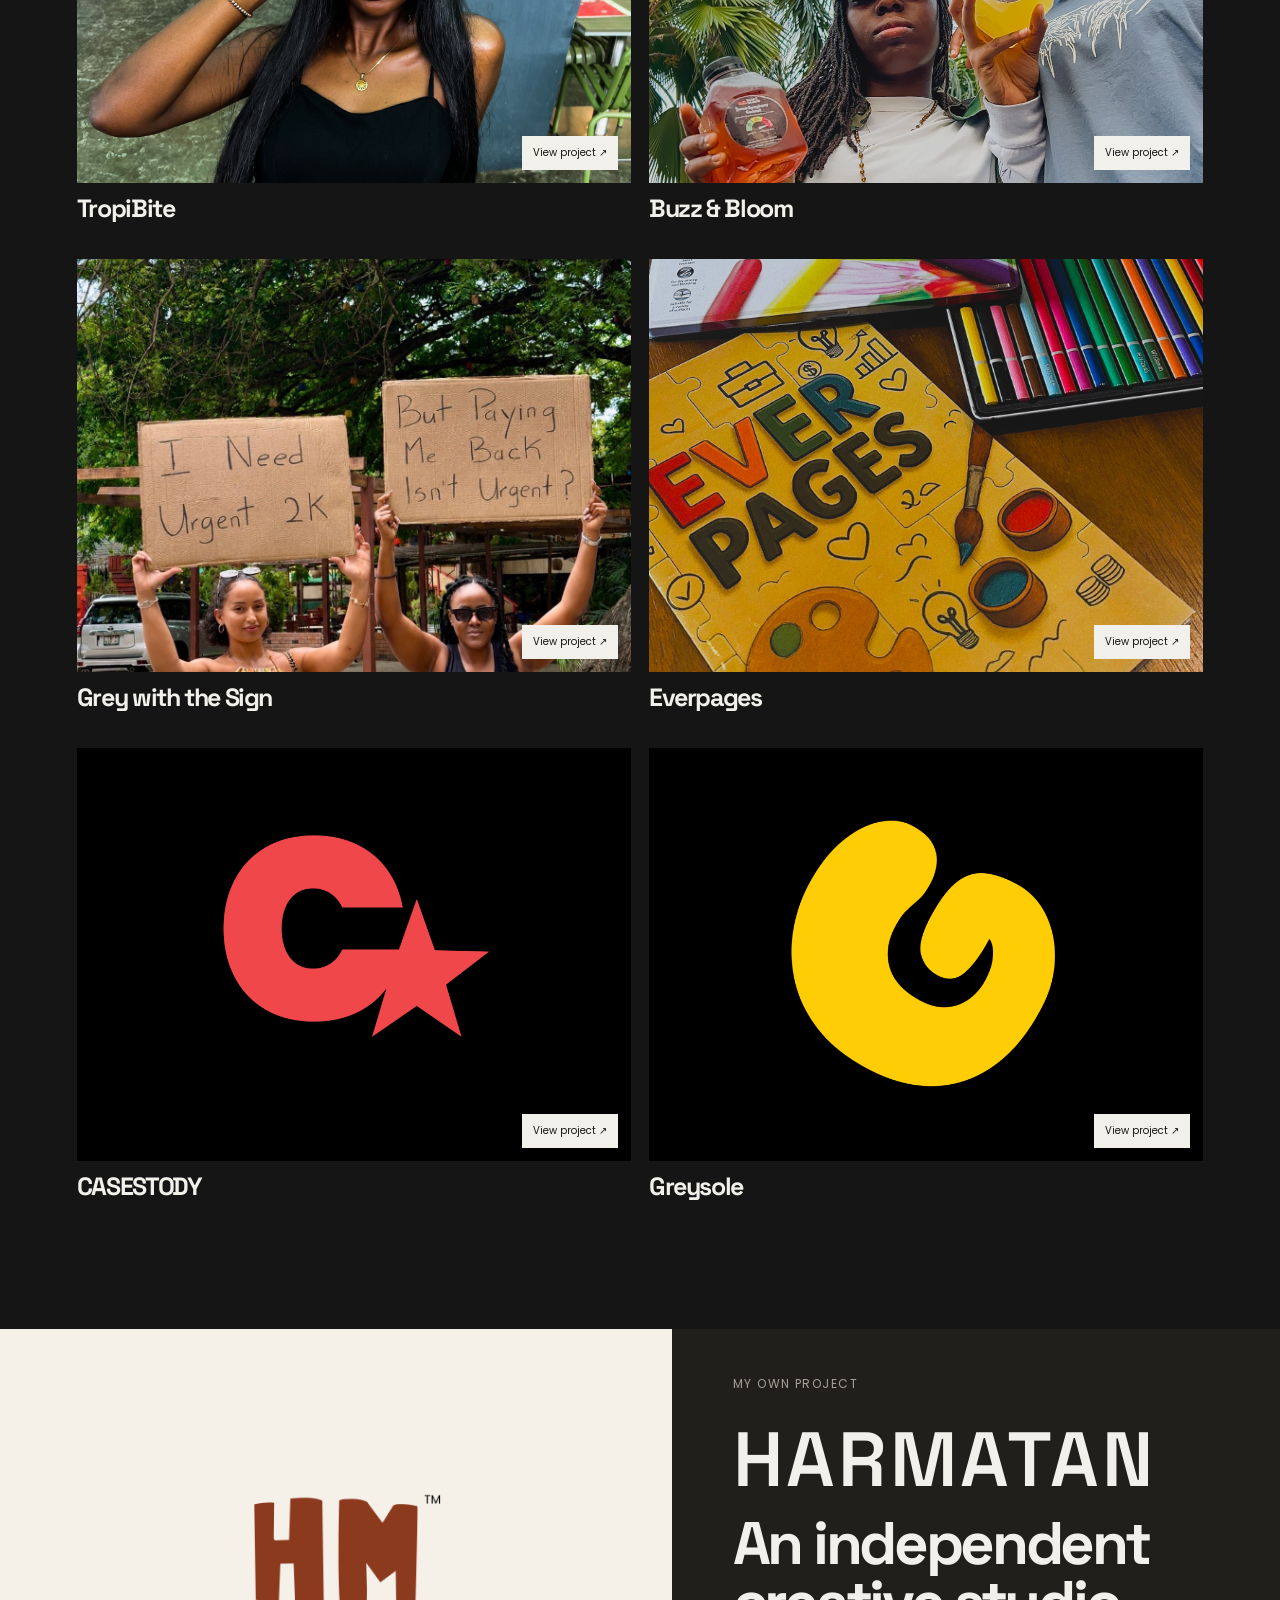
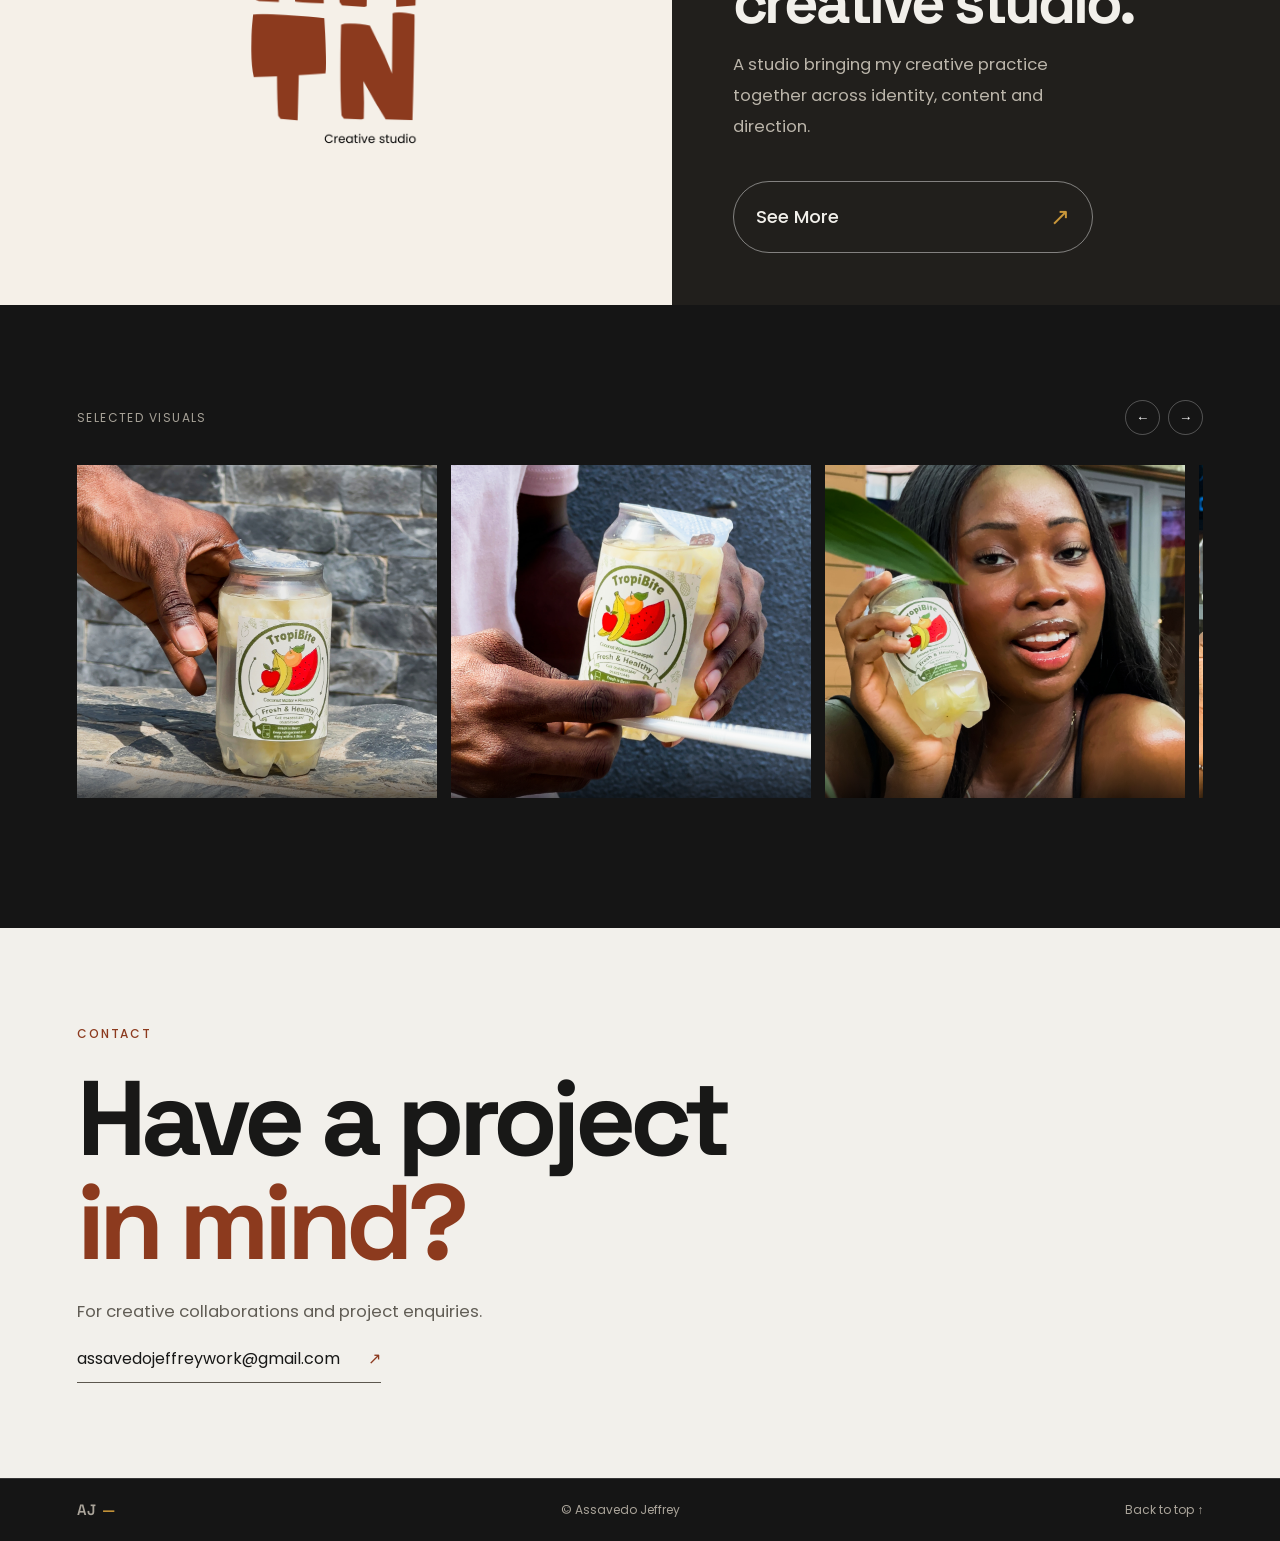
==== commit 5cf64a3c: "Undo portfolio theme preview" ====
--- a/index.html
+++ b/index.html
@@ -6,9 +6,9 @@
 <meta name="description" content="Graphic design, creative direction and visual work by Assavedo Jeffrey.">
 <link rel="preconnect" href="https://fonts.googleapis.com"><link rel="preconnect" href="https://fonts.gstatic.com" crossorigin>
 <link href="https://fonts.googleapis.com/css2?family=Poppins:wght@400;500;600&family=Space+Grotesk:wght@400;500;600;700&display=swap" rel="stylesheet">
-<link rel="stylesheet" href="site.css?v=portfolio-theme-preview-20261112c">
+<link rel="stylesheet" href="site.css?v=theme-undone-20261112">
 </head>
-<body class="portfolio-theme-preview">
+<body class="">
 <header class="site-nav"><div class="wrap nav-inner"><a class="logo" href="#home">Assavedo Jeffrey</a><nav class="nav-links" aria-label="Main navigation"><a href="#about">About</a><a href="#brands">Brands</a><a href="gallery.html?v=everpages-20261112">Gallery</a><a href="graphic-design.html">Graphic Design</a><a href="#harmatan">HARMATAN</a><a href="#contact">Contact</a></nav></div></header>
 <main>
 <section class="hero" id="home"><img class="hero-image" src="images/hero-1.jpg" alt="Assavedo Jeffrey" fetchpriority="high"><div class="hero-copy"><h1>Assavedo<br>Jeffrey</h1><p>“A jack of all trades is a master of none, but oftentimes better than a master of one,” so I invite you to my creative world.</p><a class="hero-link" href="#brands">Explore selected work <span>↓</span></a></div><div class="hero-foot"><span>Portfolio / 2026</span><span>01 — 05</span></div></section>
@@ -48,4 +48,4 @@
 </div></section>
 <section class="contact-section" id="contact"><div class="wrap contact-inner"><p class="eyebrow">Contact</p><h2>Have a project<br><em>in mind?</em></h2><p>For creative collaborations and project enquiries.</p><a href="mailto:assavedojeffreywork@gmail.com">assavedojeffreywork@gmail.com <span>↗︎</span></a></div></section>
 </main><footer class="site-footer"><div class="wrap"><a class="logo" href="#home">AJ<span>—</span></a><span>© Assavedo Jeffrey</span><a href="#home">Back to top ↑︎</a></div></footer>
-<script src="site.js?v=portfolio-theme-preview-20261112" defer></script></body></html>+<script src="site.js?v=-20261112" defer></script></body></html>
--- a/site.css
+++ b/site.css
@@ -470,206 +470,3 @@
 .archive-brand-image-everpages{display:block;background:#242321}
 .archive-brand-image-everpages>img{transition:transform .5s ease,opacity .25s}
 
-/* Reversible portfolio palette preview.
-   Remove "portfolio-theme-preview" from each page body to restore the previous dark theme. */
-body.portfolio-theme-preview{
- --bg:#f5f0e8;--panel:#ebe4d9;--ink:#1c1c1c;--muted:#68645e;--line:#1c1c1c2b;
- --ochre:#8c3a1e;--terra:#8c3a1e;
- background:#f5f0e8;color:#1c1c1c;
-}
-body.portfolio-theme-preview .site-nav,
-body.portfolio-theme-preview .site-nav.is-solid,
-body.portfolio-theme-preview .harmatan-theme .site-nav.is-solid{
- background:rgba(245,240,232,.94);border-bottom-color:#1c1c1c25;
-}
-body.portfolio-theme-preview .logo,
-body.portfolio-theme-preview .nav-links a{color:#1c1c1c}
-body.portfolio-theme-preview .nav-links a:hover{color:#8c3a1e}
-body.portfolio-theme-preview .nav-hover-oval{background:#8c3a1e14;border-color:#8c3a1e55}
-body.portfolio-theme-preview .about-section,
-body.portfolio-theme-preview .brands,
-body.portfolio-theme-preview .selected-work,
-body.portfolio-theme-preview .everpages-performance,
-body.portfolio-theme-preview .everpages-about,
-body.portfolio-theme-preview .everpages-selected,
-body.portfolio-theme-preview .detail-story,
-body.portfolio-theme-preview .detail-roles,
-body.portfolio-theme-preview .detail-gallery,
-body.portfolio-theme-preview .page-top,
-body.portfolio-theme-preview .archive-brands,
-body.portfolio-theme-preview .archive-results,
-body.portfolio-theme-preview .hmt-intro,
-body.portfolio-theme-preview .hmt-services{background:#f5f0e8;color:#1c1c1c}
-body.portfolio-theme-preview .design-feature,
-body.portfolio-theme-preview .upwork-trigger,
-body.portfolio-theme-preview .upwork-dialog,
-body.portfolio-theme-preview .archive-lightbox,
-body.portfolio-theme-preview .hmt-service,
-body.portfolio-theme-preview .hmt-services article,
-body.portfolio-theme-preview .hmt-client-card,
-body.portfolio-theme-preview .showcase-grid figure,
-body.portfolio-theme-preview .slide-card,
-body.portfolio-theme-preview .everpages-work-grid figure,
-body.portfolio-theme-preview .archive-image-card,
-body.portfolio-theme-preview .archive-brand-image,
-body.portfolio-theme-preview .archive-hero{background:#ebe4d9;color:#1c1c1c}
-body.portfolio-theme-preview .design-copy,
-body.portfolio-theme-preview .design-copy h2,
-body.portfolio-theme-preview .design-copy .eyebrow,
-body.portfolio-theme-preview .design-copy>p:not(.eyebrow),
-body.portfolio-theme-preview .upwork-trigger,
-body.portfolio-theme-preview .upwork-trigger-copy,
-body.portfolio-theme-preview .upwork-dialog,
-body.portfolio-theme-preview .upwork-dialog .upwork-intro,
-body.portfolio-theme-preview .upwork-services,
-body.portfolio-theme-preview .upwork-facts span,
-body.portfolio-theme-preview .page-top,
-body.portfolio-theme-preview .page-top p,
-body.portfolio-theme-preview .detail-story,
-body.portfolio-theme-preview .detail-roles,
-body.portfolio-theme-preview .detail-gallery,
-body.portfolio-theme-preview .archive-page,
-body.portfolio-theme-preview .archive-section-head>p,
-body.portfolio-theme-preview .archive-results-copy,
-body.portfolio-theme-preview .archive-back,
-body.portfolio-theme-preview .everpages-heading,
-body.portfolio-theme-preview .everpages-summary,
-body.portfolio-theme-preview .everpages-section-head>p,
-body.portfolio-theme-preview .everpages-selected-heading>p,
-body.portfolio-theme-preview .everpages-about>div+div>p,
-body.portfolio-theme-preview .site-footer{color:#1c1c1c}
-body.portfolio-theme-preview .design-feature{background:#f5f0e8}
-body.portfolio-theme-preview .design-photo{background:#ded5c8}
-body.portfolio-theme-preview .brand-photo,
-body.portfolio-theme-preview .archive-brand-image{background:#e6ded2}
-body.portfolio-theme-preview .brand-photo>span{background:#8c3a1e;color:#f5f0e8}
-body.portfolio-theme-preview .harmatan-home{background:#8c3a1e;color:#f5f0e8}
-body.portfolio-theme-preview .harmatan-home .section-label,
-body.portfolio-theme-preview .harmatan-home .hmt-word,
-body.portfolio-theme-preview .harmatan-home .harmatan-copy h2,
-body.portfolio-theme-preview .harmatan-home .harmatan-copy>p{color:#f5f0e8}
-body.portfolio-theme-preview .cream-link{background:#8c3a1e;color:#f5f0e8;border-color:#8c3a1e}
-body.portfolio-theme-preview .cream-link span,
-body.portfolio-theme-preview .hero-link span,
-body.portfolio-theme-preview .line-link span{color:#8c3a1e}
-body.portfolio-theme-preview .hero-link,
-body.portfolio-theme-preview .line-link{color:#1c1c1c;border-color:#8c3a1e}
-body.portfolio-theme-preview .contact-section,
-body.portfolio-theme-preview .hmt-contact{background:#f5f0e8;color:#1c1c1c}
-body.portfolio-theme-preview .contact-section h2,
-body.portfolio-theme-preview .contact-section .eyebrow,
-body.portfolio-theme-preview .contact-section p,
-body.portfolio-theme-preview .contact-section a,
-body.portfolio-theme-preview .site-footer a,
-body.portfolio-theme-preview .site-footer span{color:#1c1c1c}
-body.portfolio-theme-preview .contact-section h2 em{color:#8c3a1e}
-body.portfolio-theme-preview .site-footer{border-top:1px solid #1c1c1c2b}
-body.portfolio-theme-preview .detail-nums>div,
-body.portfolio-theme-preview .archive-brand-meta,
-body.portfolio-theme-preview .everpages-supporting-stats,
-body.portfolio-theme-preview .everpages-supporting-stats>div+div{border-color:#1c1c1c2b}
-body.portfolio-theme-preview .detail-nums span,
-body.portfolio-theme-preview .section-label,
-body.portfolio-theme-preview .eyebrow,
-body.portfolio-theme-preview .archive-brand-number,
-body.portfolio-theme-preview .archive-brand-count,
-body.portfolio-theme-preview .archive-results-copy,
-body.portfolio-theme-preview .everpages-supporting-stats span{color:#68645e}
-body.portfolio-theme-preview .section-label span:first-child,
-body.portfolio-theme-preview .eyebrow,
-body.portfolio-theme-preview .everpages-kicker,
-body.portfolio-theme-preview .everpages-bar-label span,
-body.portfolio-theme-preview .everpages-supporting-stats strong{color:#8c3a1e}
-body.portfolio-theme-preview .archive-hero-caption{background:#f5f0e8e8;color:#1c1c1c}
-body.portfolio-theme-preview .archive-hero-caption .eyebrow,
-body.portfolio-theme-preview .archive-hero-caption h1{color:#1c1c1c}
-body.portfolio-theme-preview .archive-hero-top,
-body.portfolio-theme-preview .archive-hero-count{color:#f5f0e8}
-body.portfolio-theme-preview .archive-hero-control,
-body.portfolio-theme-preview .archive-lightbox button{background:#f5f0e8;color:#1c1c1c}
-body.portfolio-theme-preview .archive-hero-dots{background:#1c1c1c35}
-body.portfolio-theme-preview .archive-hero-dots button{background:#f5f0e8a0}
-body.portfolio-theme-preview .archive-hero-dots button[aria-current=true]{background:#f5f0e8}
-body.portfolio-theme-preview .archive-brand-arrow,
-body.portfolio-theme-preview .archive-lightbox button:hover{background:#8c3a1e;color:#f5f0e8}
-body.portfolio-theme-preview .archive-image-card span,
-body.portfolio-theme-preview .showcase-grid figcaption,
-body.portfolio-theme-preview .showcase-grid .view-count{background:#1c1c1cb8;color:#f5f0e8}
-body.portfolio-theme-preview .archive-results{border-color:#1c1c1c2b}
-body.portfolio-theme-preview .hmt-hero,
-body.portfolio-theme-preview .hmt-editorial,
-body.portfolio-theme-preview .hmt-join{background:#8c3a1e;color:#f5f0e8}
-body.portfolio-theme-preview .hmt-hero h1,
-body.portfolio-theme-preview .hmt-hero p,
-body.portfolio-theme-preview .hmt-editorial h2,
-body.portfolio-theme-preview .hmt-editorial p,
-body.portfolio-theme-preview .hmt-join h2,
-body.portfolio-theme-preview .hmt-join p,
-body.portfolio-theme-preview .hmt-join a{color:#f5f0e8}
-body.portfolio-theme-preview .hmt-services article:hover{background:#8c3a1e;border-color:#8c3a1e}
-body.portfolio-theme-preview .iphone-frame{background:#1c1c1c}
-body.portfolio-theme-preview .iphone-photos .work-image{background:#ebe4d9}
-body.portfolio-theme-preview .design-tile{background:#ebe4d9}
-body.portfolio-theme-preview .tile-open{background:#8c3a1e;color:#f5f0e8}
-body.portfolio-theme-preview .slider-controls button{color:#1c1c1c;border-color:#1c1c1c50}
-body.portfolio-theme-preview .slider-controls button:hover{background:#8c3a1e;color:#f5f0e8}
-body.portfolio-theme-preview .upwork-trigger-arrow{color:#8c3a1e}
-body.portfolio-theme-preview .upwork-trigger:hover,
-body.portfolio-theme-preview .upwork-trigger:focus-visible{background:#e5d9ca;border-color:#8c3a1e}
-body.portfolio-theme-preview .upwork-close{color:#1c1c1c}
-body.portfolio-theme-preview .upwork-close:hover{background:#8c3a1e;color:#f5f0e8}
-body.portfolio-theme-preview .archive-brand-card[aria-expanded=true] .archive-brand-meta strong,
-body.portfolio-theme-preview .archive-brand-card[aria-expanded=true] .archive-brand-number{color:#8c3a1e}
-body.portfolio-theme-preview .everpages-bar-track{background:#1c1c1c16}
-body.portfolio-theme-preview .everpages-bar-track i{background:linear-gradient(90deg,#8c3a1e,#c9973a)}
-@media(prefers-reduced-motion:reduce){body.portfolio-theme-preview *{scroll-behavior:auto}}
-
-body.portfolio-theme-preview .graphic-gallery-page,
-body.portfolio-theme-preview .graphic-work-page{background:#f5f0e8;color:#1c1c1c}
-body.portfolio-theme-preview .graphic-gallery-page h1,
-body.portfolio-theme-preview .graphic-gallery-page h2,
-body.portfolio-theme-preview .graphic-work-page h1,
-body.portfolio-theme-preview .graphic-work-page h2{color:#1c1c1c}
-body.portfolio-theme-preview .hmt-gallery-grid figure{background:#ebe4d9}
-body.portfolio-theme-preview .hmt-gallery-grid figcaption{background:linear-gradient(transparent,#1c1c1c9c);color:#f5f0e8}
-body.portfolio-theme-preview.archive-page{--archive-ink:#1c1c1c;--archive-soft:#68645e;--archive-line:#1c1c1c2b}
-
-/* Contrast tuning for the cream theme preview. */
-body.portfolio-theme-preview .about-content>p,
-body.portfolio-theme-preview .about-content p,
-body.portfolio-theme-preview .about-bottom>p,
-body.portfolio-theme-preview .section-heading>p,
-body.portfolio-theme-preview .everpages-summary,
-body.portfolio-theme-preview .everpages-section-head>p,
-body.portfolio-theme-preview .everpages-selected-heading>p,
-body.portfolio-theme-preview .everpages-about>div+div>p,
-body.portfolio-theme-preview .hmt-intro-copy>p,
-body.portfolio-theme-preview .archive-section-head>p,
-body.portfolio-theme-preview .archive-results-copy,
-body.portfolio-theme-preview .detail-story>div>p,
-body.portfolio-theme-preview .detail-roles>div>p,
-body.portfolio-theme-preview .design-copy>p:not(.eyebrow),
-body.portfolio-theme-preview .upwork-trigger-copy,
-body.portfolio-theme-preview .upwork-dialog .upwork-intro,
-body.portfolio-theme-preview .upwork-services,
-body.portfolio-theme-preview .upwork-facts span{color:#514d47}
-body.portfolio-theme-preview .skill-list span,
-body.portfolio-theme-preview .voice-tags span{color:#1c1c1c;border-color:#1c1c1c3a}
-body.portfolio-theme-preview .about-content h2 em,
-body.portfolio-theme-preview .section-heading h2 em,
-body.portfolio-theme-preview .everpages-section-head h2 em{color:#777068}
-body.portfolio-theme-preview .archive-brand-number,
-body.portfolio-theme-preview .archive-brand-count,
-body.portfolio-theme-preview .section-label,
-body.portfolio-theme-preview .detail-nums span,
-body.portfolio-theme-preview .everpages-supporting-stats span{color:#68645e}
-
-/* Preserve readable light hero typography over the homepage photograph. */
-body.portfolio-theme-preview .hero-copy,
-body.portfolio-theme-preview .hero-copy h1,
-body.portfolio-theme-preview .hero-copy>p:not(.eyebrow),
-body.portfolio-theme-preview .hero-foot,
-body.portfolio-theme-preview .role-list span{color:#fff}
-body.portfolio-theme-preview .hero-copy .eyebrow{color:#c9973a}
-body.portfolio-theme-preview .hero-link{color:#fff;border-color:#ffffff80}
-body.portfolio-theme-preview .hero-link span{color:#c9973a}
